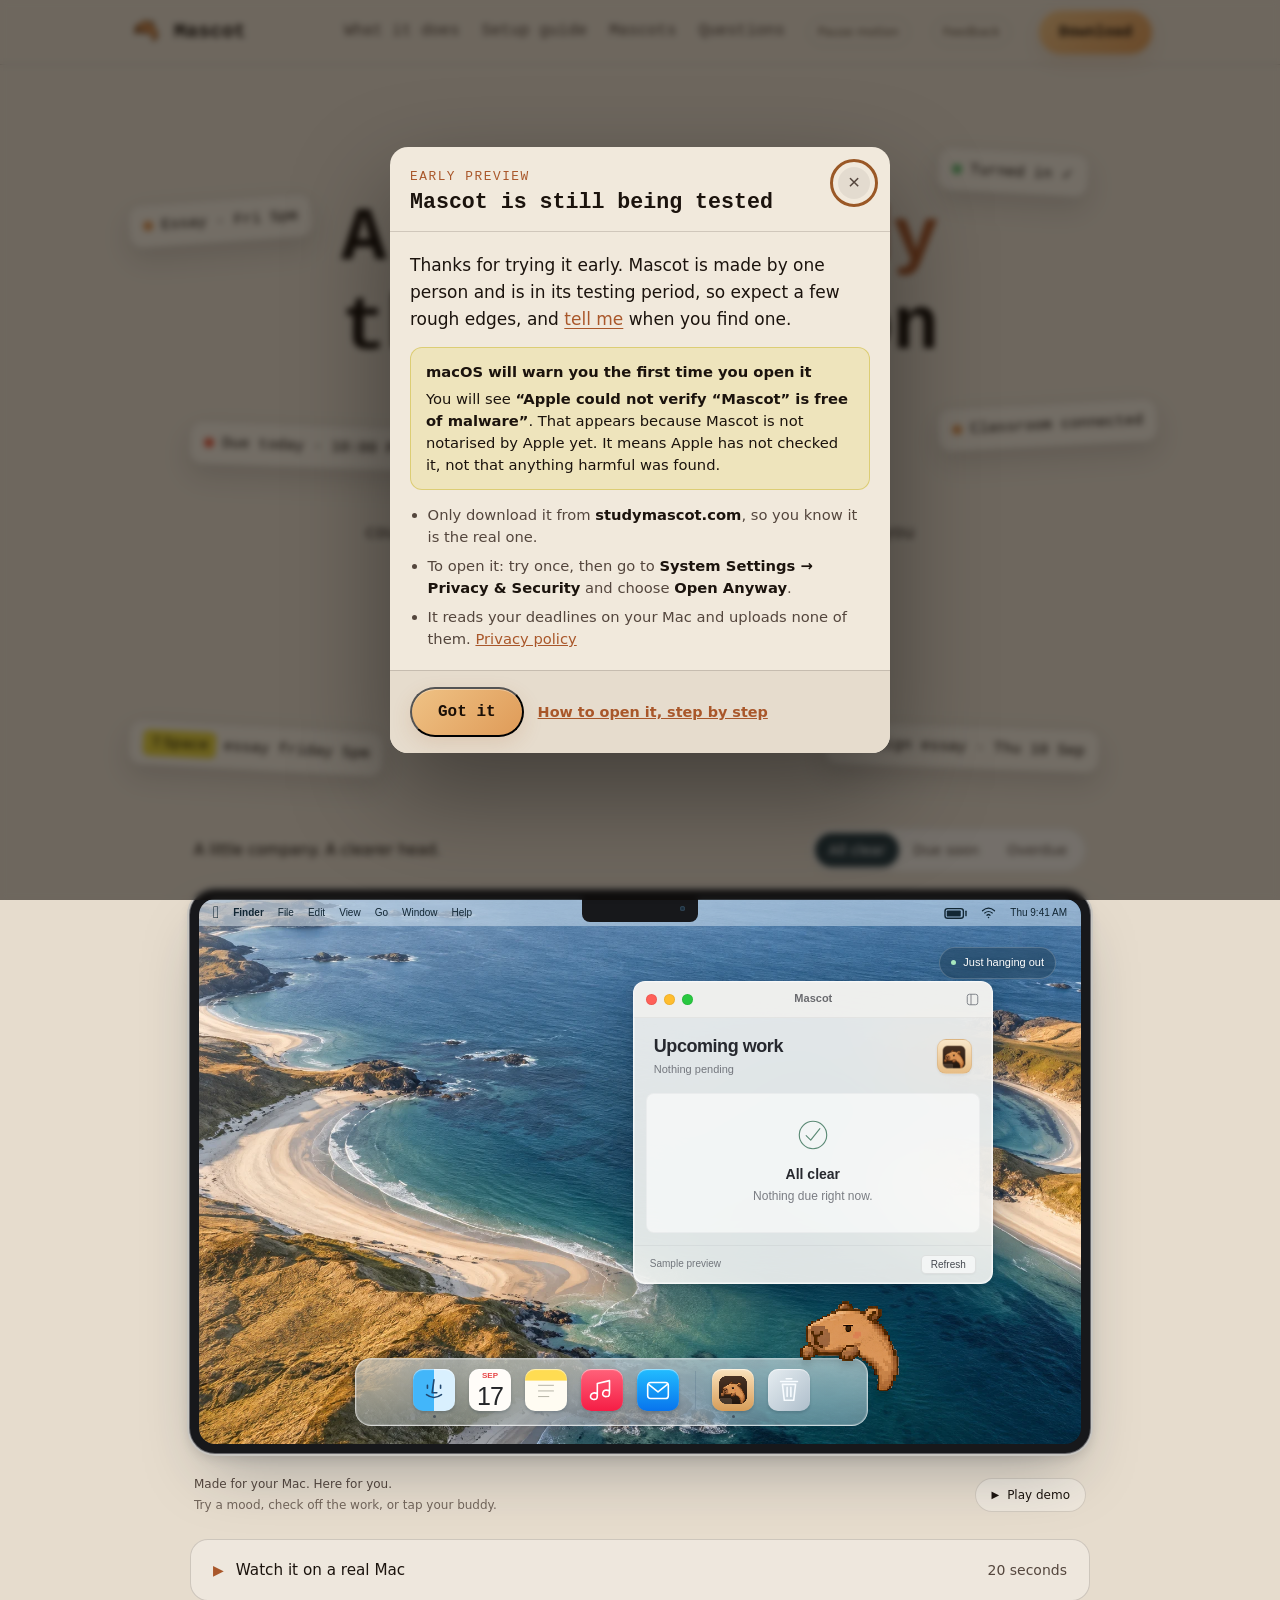
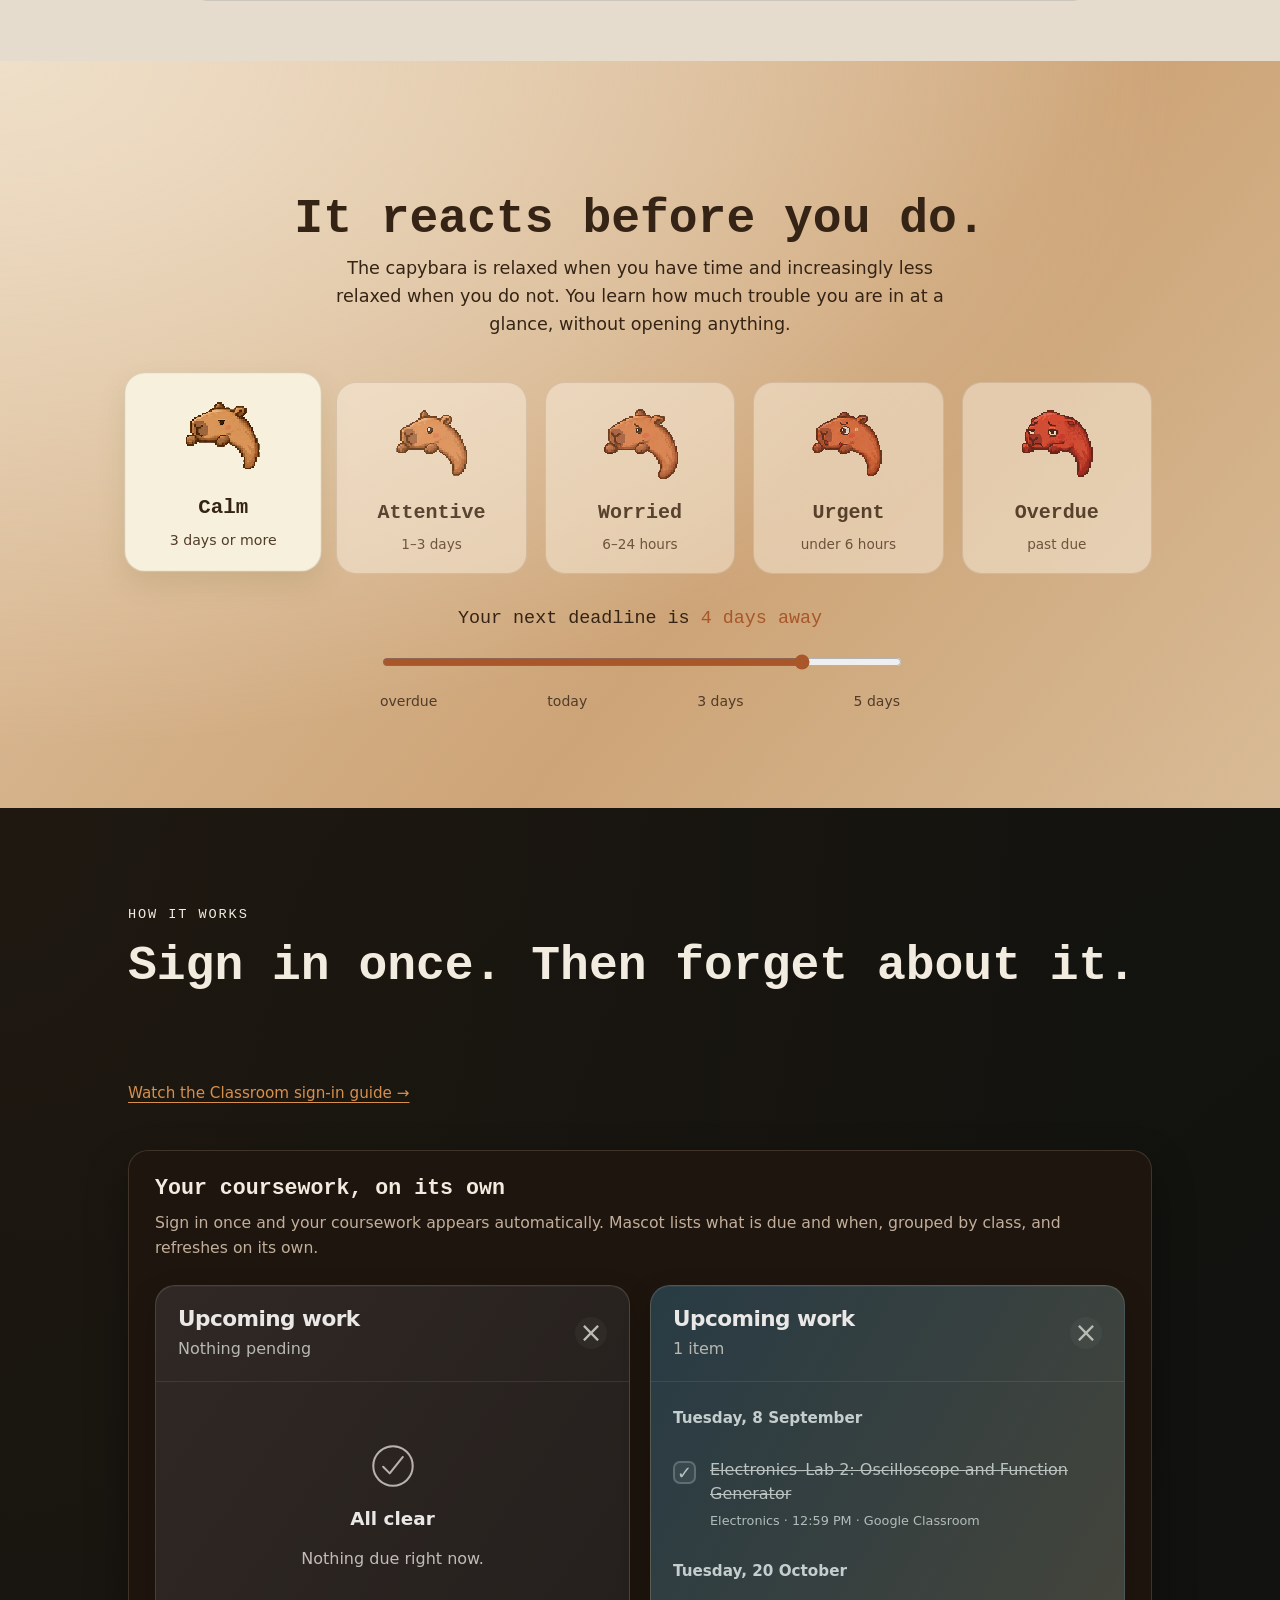
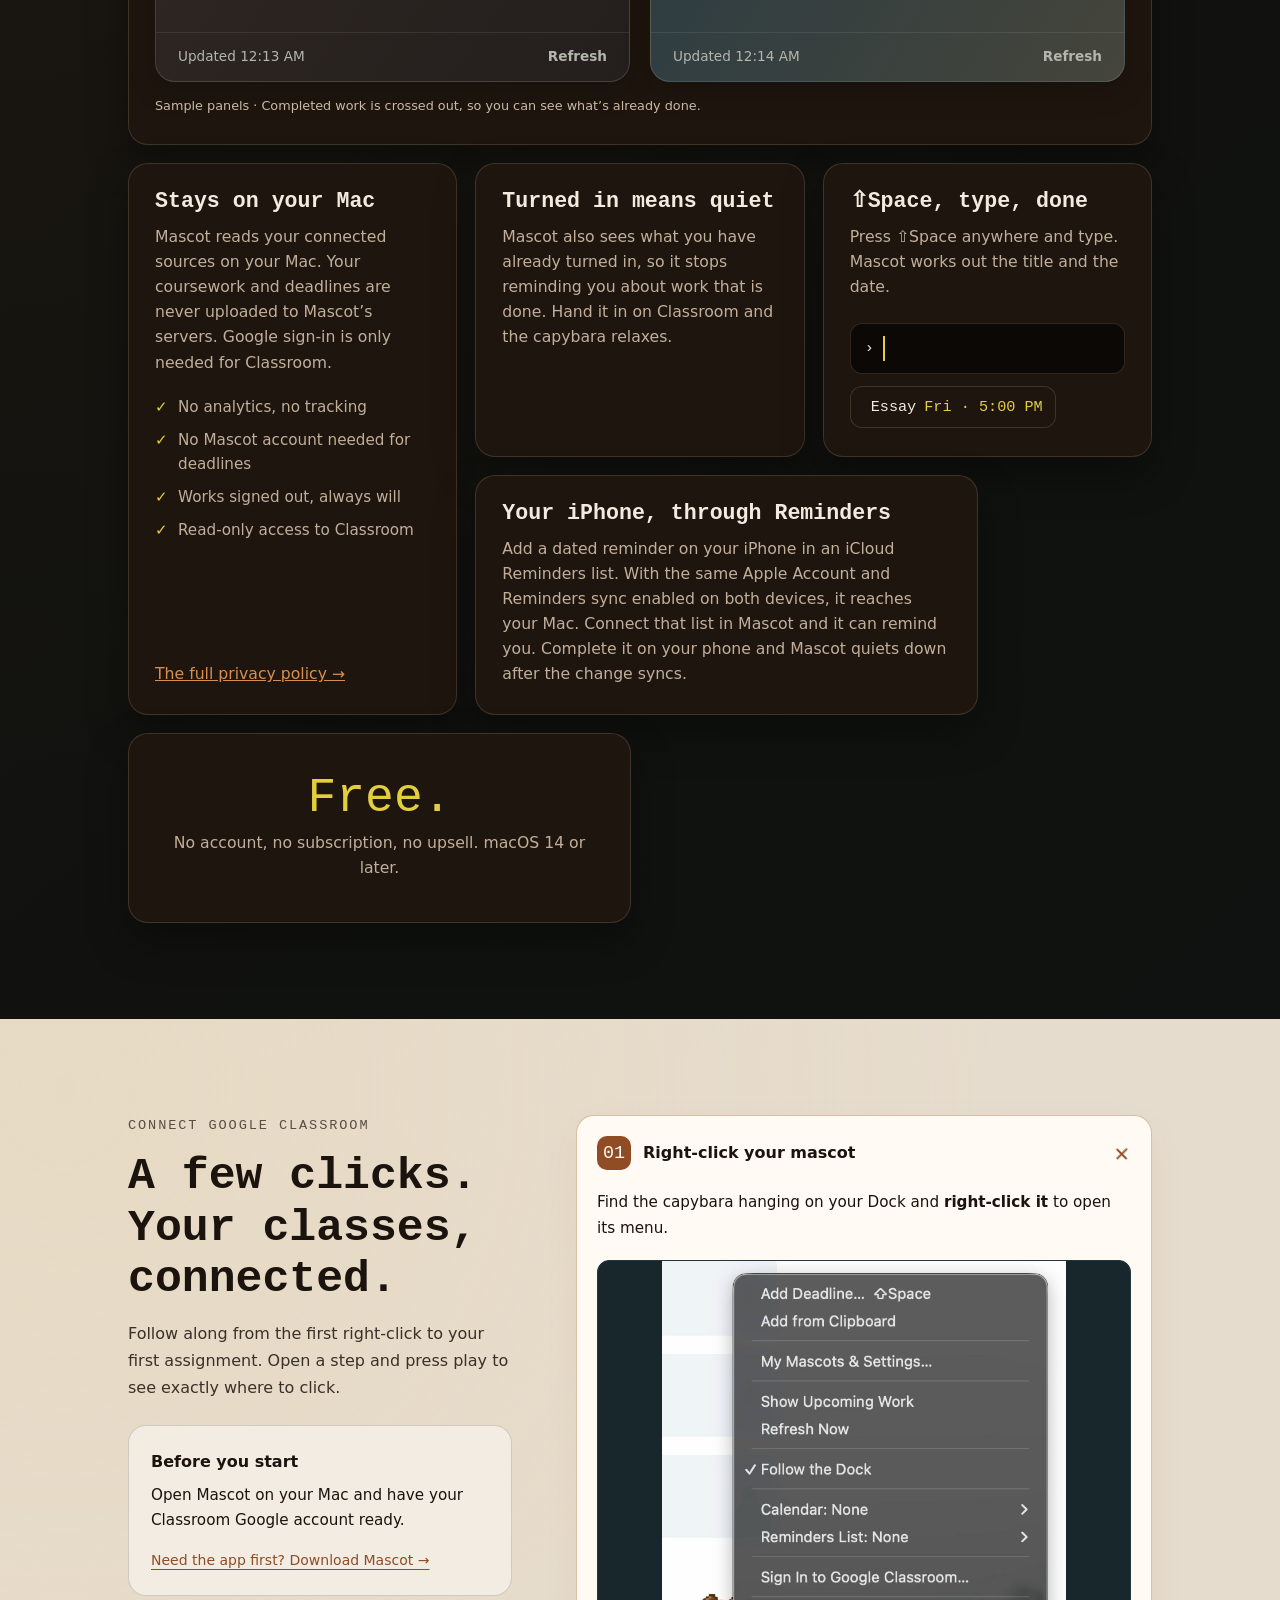
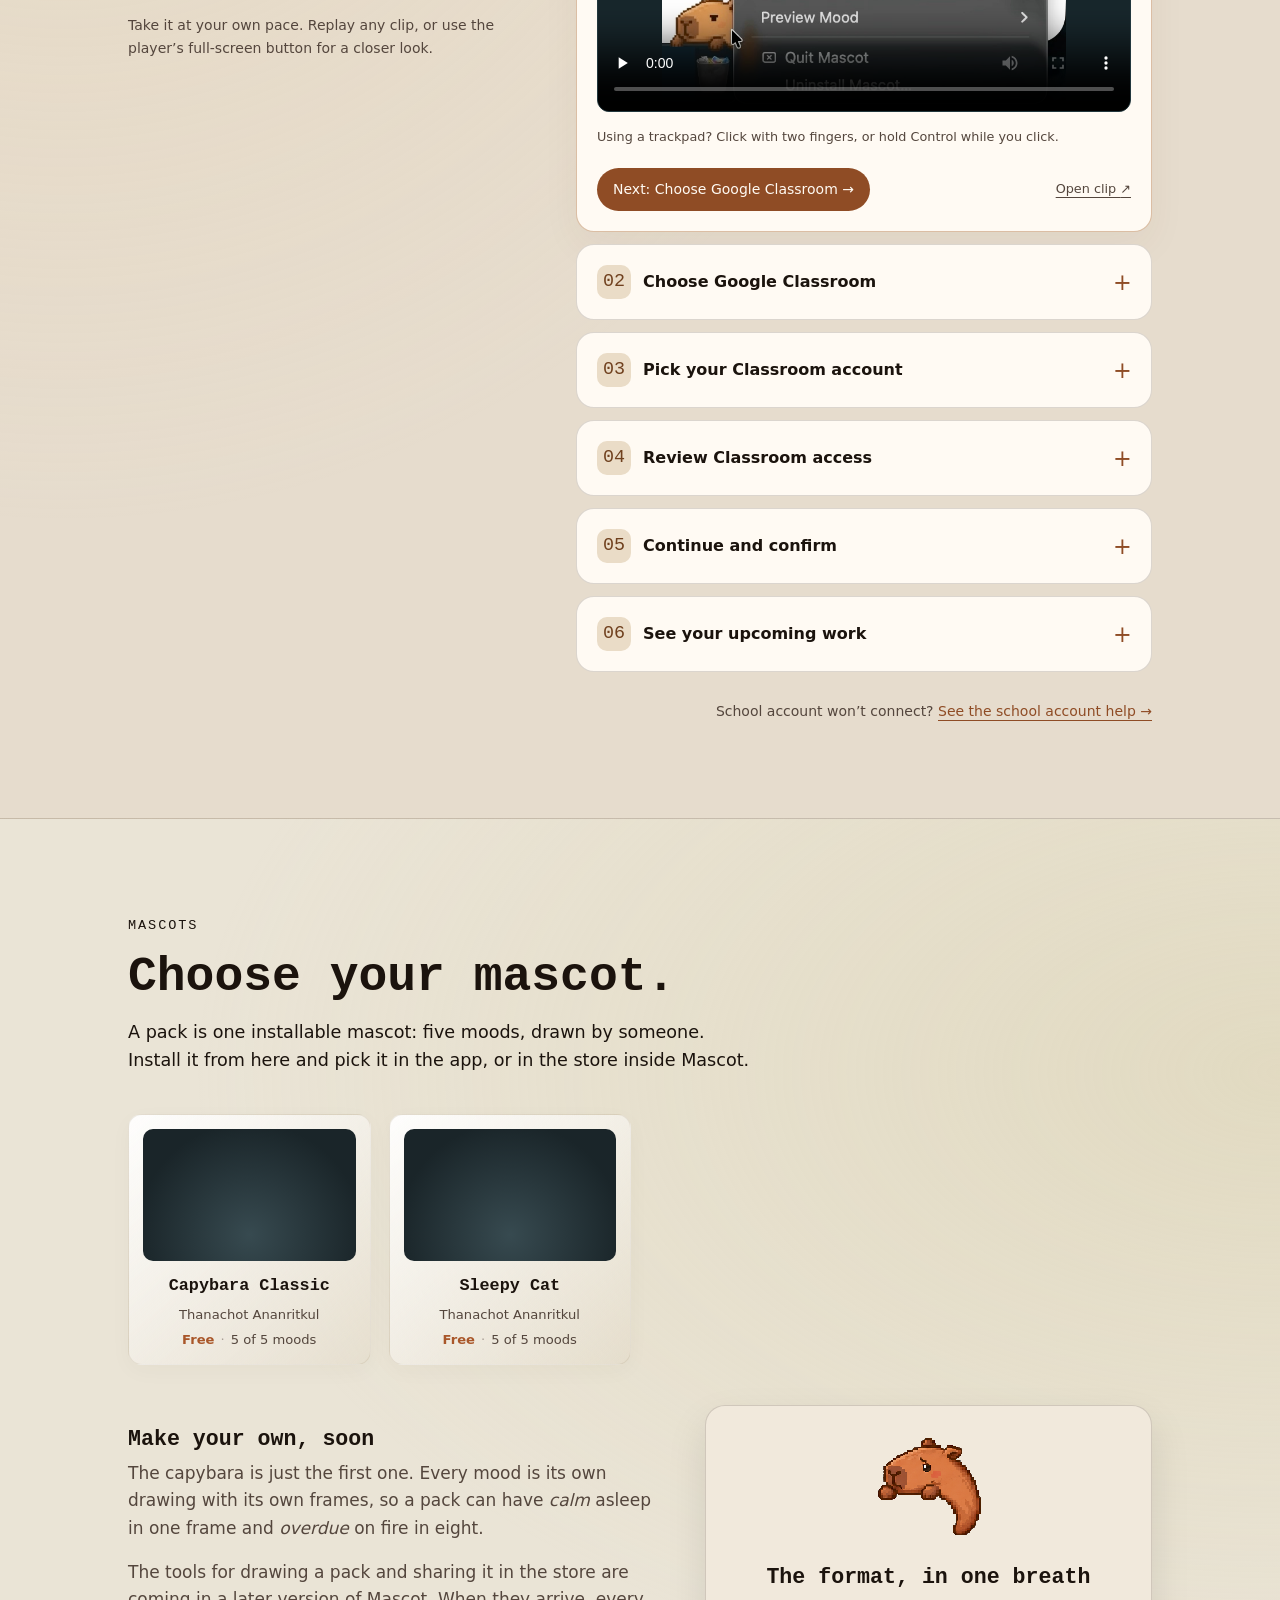
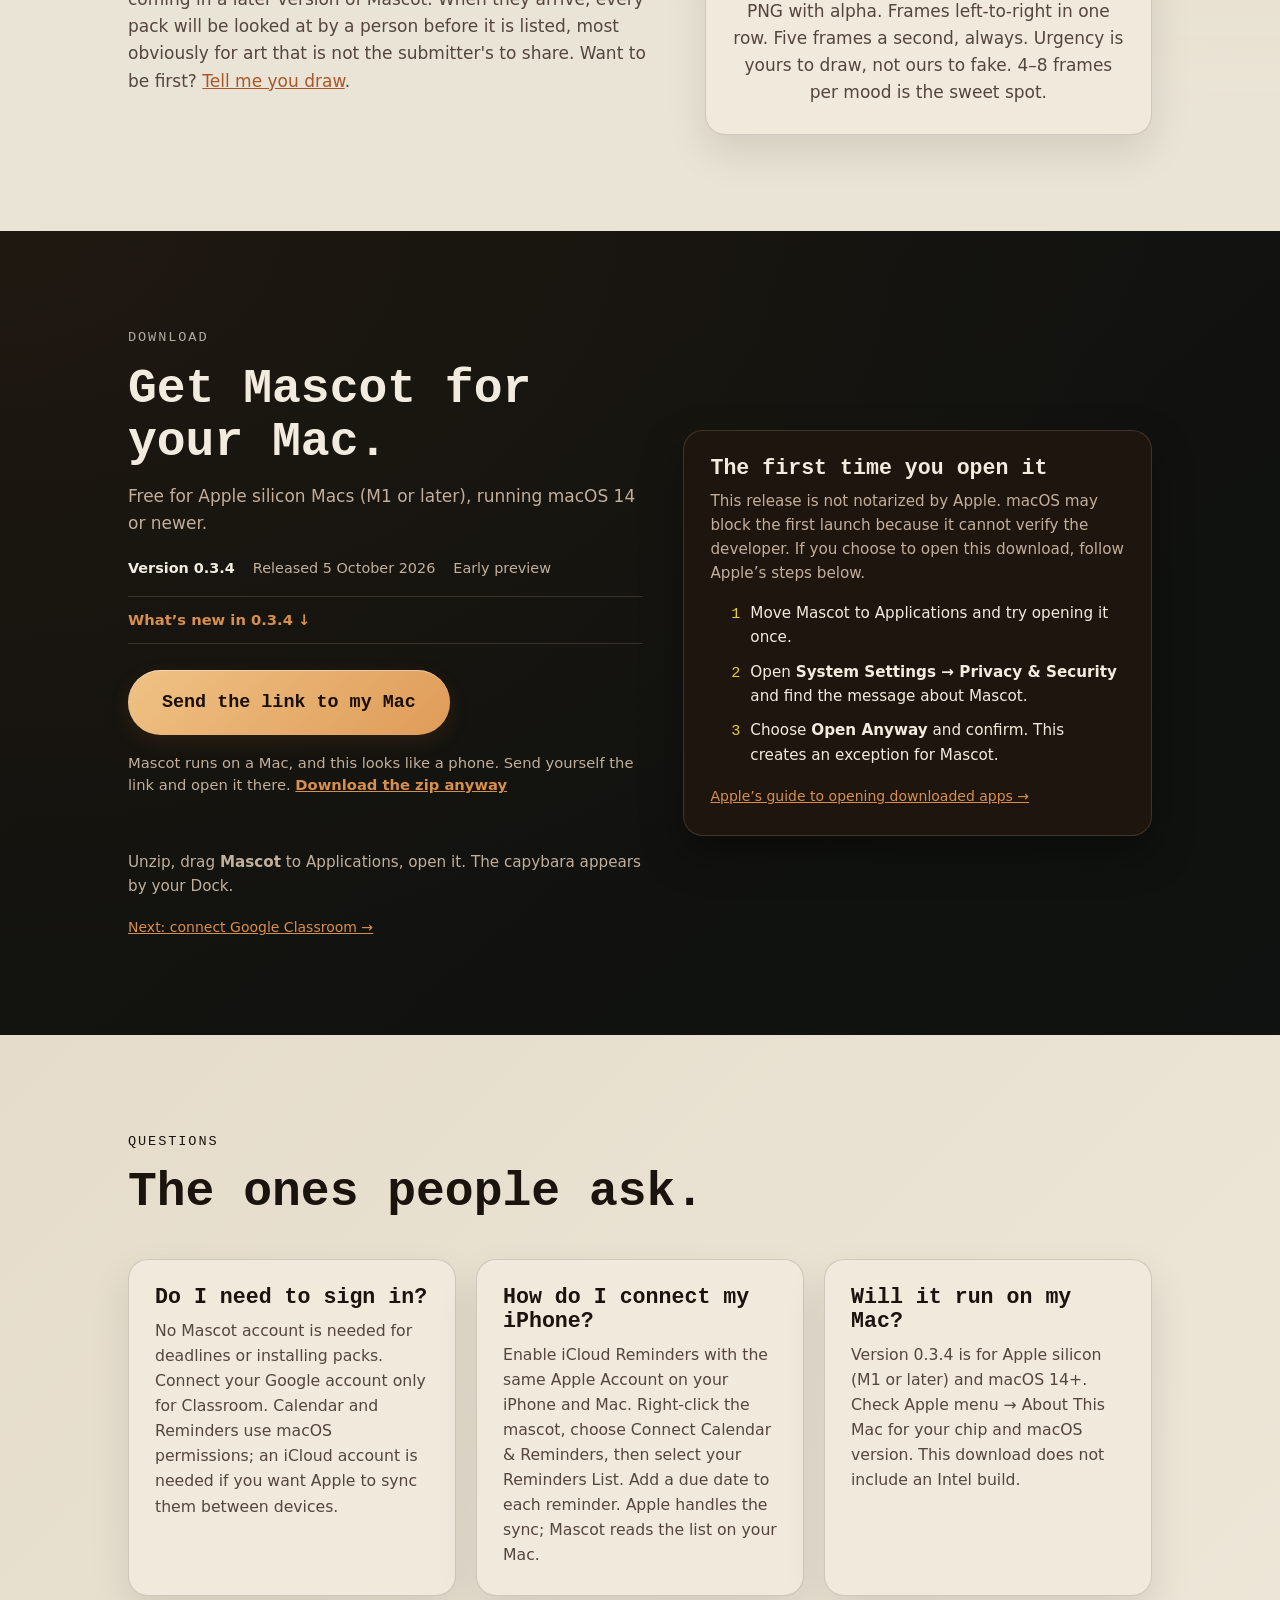
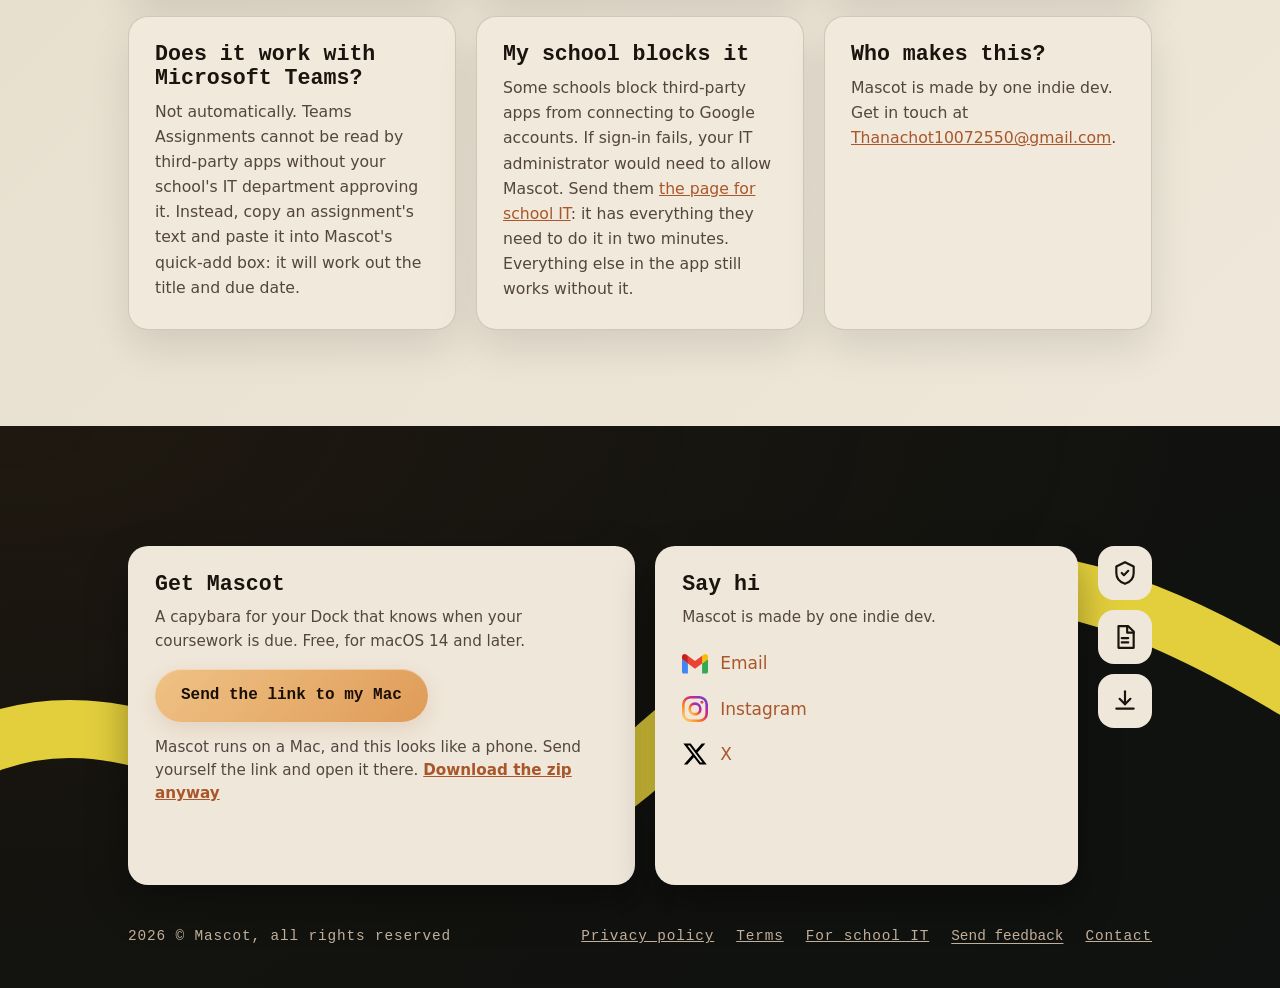
==== index.html @ b3627c8c "Mascot 0.3.4: calmer animation, slumped overdue" ====
<!doctype html>
<html lang="en">
<head>
<meta charset="utf-8">
<meta http-equiv="Content-Security-Policy" content="default-src 'none'; script-src 'self'; script-src-attr 'none'; style-src 'self' 'unsafe-inline' https://fonts.googleapis.com; font-src 'self' https://fonts.gstatic.com; img-src 'self' https://studymascot.com; media-src 'self'; connect-src 'self' https://studymascot.com https://fcyhiujhvafozihopxsu.supabase.co; base-uri 'none'; form-action 'none'; object-src 'none'; frame-src 'none'; worker-src 'none'">
<meta name="referrer" content="no-referrer">
<meta name="viewport" content="width=device-width, initial-scale=1">
<title>Mascot, a study buddy that lives on your Mac</title>
<meta name="description" content="Mascot is a small desktop companion for macOS that watches your Google Classroom deadlines and reminds you before they slip past.">
<meta property="og:title" content="Mascot, a study buddy that lives on your Mac">
<meta property="og:description" content="A pixel capybara on your Dock that knows when your coursework is due. Free, for macOS.">
<meta property="og:type" content="website">
<meta property="og:url" content="https://studymascot.com/">
<meta property="og:site_name" content="Mascot">
<!-- The picture chat apps show under a shared link: the top of this page. -->
<meta property="og:image" content="https://studymascot.com/img/og-card.png">
<meta property="og:image:width" content="1200">
<meta property="og:image:height" content="630">
<meta property="og:image:alt" content="The Mascot homepage: A study buddy that lives on your Mac.">
<meta name="twitter:card" content="summary_large_image">
<link rel="icon" type="image/png" href="img/favicon.png">
<link rel="apple-touch-icon" href="img/favicon.png">
<link rel="stylesheet" href="style.css?v=20260918-fps5">
</head>
<body class="home">
<a class="skip-link" href="#preview">Skip to the interactive preview</a>

<nav class="nav" aria-label="Main navigation">
    <div class="wrap">
        <a class="nav-logo" href="#top"><span class="sprite expressive sprite--calm" aria-hidden="true"></span>Mascot</a>
        <button class="nav-menu-toggle" type="button" aria-expanded="false" aria-controls="nav-secondary" hidden>Menu <span aria-hidden="true">☰</span></button>
        <div class="nav-links" id="nav-secondary">
            <a href="#how">What it does</a>
            <a href="#classroom-setup">Setup guide</a>
            <a href="#packs-section">Mascots</a>
            <a href="#questions">Questions</a>
            <button class="motion-toggle" type="button" aria-pressed="false">Pause motion</button>
            <button class="motion-toggle" type="button" data-feedback>Feedback</button>
        </div>
        <a class="btn nav-download" href="#download">Download</a>
    </div>
</nav>

<!-- ============ hero ============ -->
<header id="top" class="band band--cream hero">
    <div class="wrap">
        <div class="hero-stage">
            <span class="chip chip--essay" aria-hidden="true"><i class="dot"></i>Essay · Fri 5pm</span>
            <span class="chip chip--done" aria-hidden="true"><i class="dot dot--ok"></i>Turned in ✓</span>
            <span class="chip chip--due" aria-hidden="true"><i class="dot dot--due"></i>Due today · 10:00 PM</span>
            <span class="chip chip--connected" aria-hidden="true"><i class="dot"></i>Classroom connected</span>
            <span class="chip chip--quick" aria-hidden="true"><kbd>⇧Space</kbd> essay friday 5pm</span>
            <span class="chip chip--handin" aria-hidden="true"><i class="dot"></i>Design essay · Thu 10 Sep</span>

            <p class="kicker">For macOS · Google Classroom · Free</p>
            <h1><span>A study <span class="hl">buddy</span></span><span>that lives on</span><span>your Mac.</span></h1>
            <p class="sub">
                Mascot sits on your Dock and keeps an eye on your coursework.
                When a deadline gets close it says so, before you find out the hard way.
            </p>
            <div class="hero-cta">
                <a class="btn" href="#download">Download for macOS</a>
                <a class="btn-ghost" href="#preview">See how it works</a>
            </div>
            <p class="hero-compatibility">Free · macOS 14+ · Apple silicon</p>
        </div>

        <div id="preview" class="desktop-demo">
            <div class="preview-toolbar">
                <p>A little company. A clearer head.</p>
                <div class="preview-modes" role="group" aria-label="Try a sample deadline">
                    <button type="button" data-preview="clear" aria-pressed="true">All clear</button>
                    <button type="button" data-preview="urgent" aria-pressed="false">Due soon</button>
                    <button type="button" data-preview="overdue" aria-pressed="false">Overdue</button>
                </div>
            </div>
            <div class="desktop-scene" data-state="clear">
                <div class="mac-menubar" aria-hidden="true">
                    <div class="mac-menu-left"><span class="mac-apple"></span><b>Finder</b><span>File</span><span>Edit</span><span class="mac-menu-view">View</span><span class="mac-menu-extra">Go</span><span class="mac-menu-extra">Window</span><span class="mac-menu-extra">Help</span></div>
                    <div class="mac-menu-right"><svg viewBox="0 0 26 16" class="mac-battery"><rect x="1" y="3" width="21" height="11" rx="3"/><path d="M25 6v5"/><rect x="3" y="5" width="16" height="7" rx="1" fill="currentColor" stroke="none"/></svg><svg viewBox="0 0 20 16"><path d="M2 5q8-7 16 0M5 8q5-4 10 0M8 11q2-2 4 0"/><circle cx="10" cy="14" r="1" fill="currentColor" stroke="none"/></svg><span class="mac-clock">Thu 9:41 AM</span></div>
                </div>
                <div class="mac-camera" aria-hidden="true"></div>
                <div class="desktop-caption"><span class="desktop-status" role="status">Just hanging out</span></div>
                <section class="work-panel" aria-labelledby="work-title">
                    <div class="work-titlebar"><div class="window-controls"><button class="work-close" type="button" aria-label="Hide Upcoming work panel"><span>×</span></button><i class="window-minimize" aria-hidden="true"></i><i class="window-zoom" aria-hidden="true"></i></div><span>Mascot</span><svg aria-hidden="true" viewBox="0 0 20 20"><rect x="3" y="3" width="14" height="14" rx="3"/><path d="M8 3v14"/></svg></div>
                    <div class="work-heading">
                        <div><h2 id="work-title">Upcoming work</h2><p id="work-count">Nothing pending</p></div>
                        <span class="work-app-icon" aria-hidden="true"><img src="img/favicon.png" alt="" width="28" height="28"></span>
                    </div>
                    <div class="work-content" aria-live="polite" aria-atomic="true">
                        <div class="work-empty">
                            <svg viewBox="0 0 56 56" fill="none" aria-hidden="true"><circle cx="28" cy="28" r="24"/><path d="m16 29 8 8 16-20"/></svg>
                            <h3>All clear</h3><p>Nothing due right now.</p>
                        </div>
                        <div class="work-assignment" hidden>
                            <p class="assignment-group">Today</p>
                            <button class="complete-assignment" type="button" aria-label="Mark sample assignment complete"><span class="assignment-check" aria-hidden="true"></span><span><strong>Finish the biology worksheet</strong><small>Biology · <span id="assignment-time">Due in 2 hours</span></small></span></button>
                            <p class="assignment-hint">Try checking it off. Watch your buddy relax.</p>
                        </div>
                    </div>
                    <div class="work-footer"><span id="work-updated">Sample preview</span><button type="button" class="work-refresh">Refresh</button></div>
                </section>
                <div class="dock-assembly">
                <button class="desktop-pet" type="button" aria-label="Show Upcoming work panel" title="Click your buddy to open Upcoming work"><span class="sprite expressive sprite--calm" aria-hidden="true"></span></button>
                <div class="mac-dock" aria-hidden="true">
                    <span class="dock-icon dock-blue dock-running"><svg viewBox="0 0 32 32"><path d="M9 11v3m14-3v3M8 21q8 6 16 0M16 5l-2 14h5"/></svg></span>
                    <span class="dock-icon dock-calendar"><span>SEP</span><b>17</b></span>
                    <span class="dock-icon dock-notes"><svg viewBox="0 0 32 32"><path d="M8 11h16M8 17h16M8 23h11"/></svg></span>
                    <span class="dock-icon dock-purple"><svg viewBox="0 0 32 32"><path d="M11 22V9l13-3v13M11 20c-8-4-10 7-3 6 3 0 3-2 3-6Zm13-3c-8-4-10 7-3 6 3 0 3-2 3-6Z"/></svg></span>
                    <span class="dock-icon dock-mail"><svg viewBox="0 0 32 32"><rect x="5" y="8" width="22" height="17" rx="3"/><path d="m6 10 10 8 10-8"/></svg></span>
                    <span class="dock-divider"></span>
                    <span class="dock-icon dock-window dock-running"><img src="img/favicon.png" alt="" width="36" height="36"></span>
                    <span class="dock-icon dock-trash"><svg viewBox="0 0 32 32"><path d="M9 10h14l-2 17H11L9 10ZM7 7h18M13 4h6M14 13v10m4-10v10"/></svg></span>
                </div>
                </div>
            </div>
            <div class="preview-caption"><p>Made for your Mac. Here for you.<span>Try a mood, check off the work, or tap your buddy.</span></p><button type="button" class="preview-play" aria-pressed="false"><span aria-hidden="true">▶</span> Play demo</button></div>
            <details class="real-demo" id="real-demo">
                <summary><span class="play-mark" aria-hidden="true">▶</span> Watch it on a real Mac <span class="demo-length">20 seconds</span></summary>
                <div class="real-demo-content">
                    <div>
                        <h3>From due to done.</h3>
                        <p>See coursework appear beside the Dock, then see completed assignments crossed out after they’re marked done in Classroom.</p>
                        <p class="demo-note">Two short excerpts from a real recording, cropped to the app. No sound; captions explain each step.</p>
                    </div>
                    <video controls playsinline preload="none" poster="media/mascot-demo-poster.jpg" width="768" height="912" aria-label="Mascot showing pending and completed coursework on a real Mac">
                        <source src="media/mascot-demo.mp4" type="video/mp4">
                        <track kind="captions" src="media/mascot-demo.vtt" srclang="en" label="English" default>
                        <p><a href="media/mascot-demo.mp4">Watch the 20-second recording</a>.</p>
                    </video>
                </div>
            </details>
        </div>
    </div>
</header>

<!-- ============ moods ============ -->
<section id="moods" class="band band--accent moods">
    <div class="wrap">
        <p class="kicker reveal">Five moods</p>
        <h2 class="reveal" style="--i:1">It reacts before you do.</h2>
        <p class="sub reveal" style="--i:2; margin: 0 auto;">
            The capybara is relaxed when you have time and increasingly less relaxed when
            you do not. You learn how much trouble you are in at a glance, without opening anything.
        </p>

        <div class="mood-row reveal" style="--i:3">
            <button type="button" class="mood" data-mood="calm" aria-pressed="false">
                <span class="sprite expressive sprite--calm" aria-hidden="true"></span>
                <h3>Calm</h3><small>3 days or more</small>
            </button>
            <button type="button" class="mood" data-mood="attentive" aria-pressed="false">
                <span class="sprite expressive sprite--attentive" aria-hidden="true"></span>
                <h3>Attentive</h3><small>1–3 days</small>
            </button>
            <button type="button" class="mood" data-mood="worried" aria-pressed="false">
                <span class="sprite expressive sprite--worried" aria-hidden="true"></span>
                <h3>Worried</h3><small>6–24 hours</small>
            </button>
            <button type="button" class="mood" data-mood="urgent" aria-pressed="false">
                <span class="sprite expressive sprite--urgent" aria-hidden="true"></span>
                <h3>Urgent</h3><small>under 6 hours</small>
            </button>
            <button type="button" class="mood" data-mood="overdue" aria-pressed="false">
                <span class="sprite expressive sprite--overdue" aria-hidden="true"></span>
                <h3>Overdue</h3><small>past due</small>
            </button>
        </div>

        <div class="mood-slider reveal" style="--i:4">
            <label for="mood-range">Your next deadline is <output id="mood-out" for="mood-range">4 days to go</output></label>
            <input id="mood-range" type="range" min="-12" max="120" value="96" step="1" aria-label="Hours until the next deadline">
            <div class="ticks" aria-hidden="true"><span>overdue</span><span>today</span><span>3 days</span><span>5 days</span></div>
        </div>
    </div>
</section>

<!-- ============ how it works ============ -->
<section id="how" class="band band--dark">
    <div class="wrap">
        <p class="kicker reveal">How it works</p>
        <h2 class="reveal" style="--i:1">Sign in once. Then forget about it.</h2>
        <p class="sub reveal muted" style="--i:2">Everything Mascot knows, it learned from your Classroom or from you. Nothing else.</p>
        <p class="setup-link"><a href="#classroom-setup">Watch the Classroom sign-in guide →</a></p>

        <div class="bento">
            <article class="card tile tile--wide tile--coursework reveal" style="--i:0">
                <h3>Your coursework, on its own</h3>
                <p>
                    Sign in once and your coursework appears automatically. Mascot lists
                    what is due and when, grouped by class, and refreshes on its own.
                </p>
                <div class="coursework-comparison art">
                    <section class="coursework-panel coursework-panel--clear" aria-label="Example: no pending work">
                        <div class="coursework-heading"><div><h4>Upcoming work</h4><p>Nothing pending</p></div><span class="panel-dismiss" aria-hidden="true">×</span></div>
                        <div class="coursework-body coursework-empty">
                            <svg viewBox="0 0 56 56" fill="none" aria-hidden="true"><circle cx="28" cy="28" r="24"/><path d="m16 29 8 8 16-20"/></svg>
                            <strong>All clear</strong><p>Nothing due right now.</p>
                        </div>
                        <div class="coursework-footer"><span>Updated 12:13 AM</span><span>Refresh</span></div>
                    </section>
                    <section class="coursework-panel coursework-panel--completed" aria-label="Example: work turned in on Classroom">
                        <div class="coursework-heading"><div><h4>Upcoming work</h4><p>1 item</p></div><span class="panel-dismiss" aria-hidden="true">×</span></div>
                        <div class="coursework-body coursework-dates">
                            <p class="coursework-date">Tuesday, 8 September</p>
                            <div class="coursework-task"><span class="completed-check" aria-hidden="true">✓</span><div><p class="coursework-task-title"><s>Electronics–Lab 2: Oscilloscope and Function Generator</s></p><p class="coursework-task-meta">Electronics · 12:59 PM · Google Classroom</p></div></div>
                            <p class="coursework-date">Tuesday, 20 October</p>
                        </div>
                        <div class="coursework-footer"><span>Updated 12:14 AM</span><span>Refresh</span></div>
                    </section>
                </div>
                <p class="coursework-note">Sample panels · Completed work is crossed out, so you can see what’s already done.</p>
            </article>

            <article id="privacy" class="card tile tile--tall reveal" style="--i:1">
                <h3>Stays on your Mac</h3>
                <p>
                    Mascot reads your connected sources on your Mac. Your coursework and deadlines
                    are never uploaded to Mascot’s servers. Google sign-in is only needed for Classroom.
                </p>
                <ul class="tile-list">
                    <li>No analytics, no tracking</li>
                    <li>No Mascot account needed for deadlines</li>
                    <li>Works signed out, always will</li>
                    <li>Read‑only access to Classroom</li>
                </ul>
                <p class="art" style="margin-top:auto"><a href="privacy.html">The full privacy policy →</a></p>
            </article>

            <article class="card tile reveal" style="--i:2">
                <h3>Turned in means quiet</h3>
                <p>
                    Mascot also sees what you have already turned in, so it stops reminding you
                    about work that is done. Hand it in on Classroom and the capybara relaxes.
                </p>
            </article>

            <article class="card tile reveal" style="--i:3">
                <h3>⇧Space, type, done</h3>
                <p>Press ⇧Space anywhere and type. Mascot works out the title and the date.</p>
                <div class="art">
                    <div class="typebox" aria-hidden="true">› <span class="typed">essay friday 5pm</span></div>
                    <div class="parsed" aria-hidden="true"><i class="dot"></i>Essay <span class="when">Fri · 5:00 PM</span></div>
                </div>
            </article>

            <article class="card tile tile--half reveal" style="--i:4">
                <h3>Your iPhone, through Reminders</h3>
                <p>
                    Add a dated reminder on your iPhone in an iCloud Reminders list. With the same
                    Apple Account and Reminders sync enabled on both devices, it reaches your Mac.
                    Connect that list in Mascot and it can remind you. Complete it on your phone
                    and Mascot quiets down after the change syncs.
                </p>
            </article>

            <article class="card tile tile--half reveal" style="--i:5">
                <div class="tile-lock">
                    <div style="text-align:center">
                        <div class="big">Free.</div>
                        <p style="margin-top:8px">No account, no subscription, no upsell. macOS 14 or later.</p>
                    </div>
                </div>
            </article>
        </div>
    </div>
</section>

<!-- ============ Classroom sign-in guide ============ -->
<section id="classroom-setup" class="band band--cream classroom-guide" aria-labelledby="classroom-title">
    <div class="wrap guide-layout">
        <div class="guide-intro">
            <p class="kicker">Connect Google Classroom</p>
            <h2 id="classroom-title">A few clicks.<br>Your classes, connected.</h2>
            <p class="sub">Follow along from the first right-click to your first assignment. Open a step and press play to see exactly where to click.</p>
            <div class="guide-before"><strong>Before you start</strong><p>Open Mascot on your Mac and have your Classroom Google account ready.</p><a href="#download">Need the app first? Download Mascot →</a></div>
            <p class="guide-tip">Take it at your own pace. Replay any clip, or use the player’s full-screen button for a closer look.</p>
        </div>
        <ol class="guide-steps" aria-label="Google Classroom sign-in steps">
            <li>
                <details class="guide-step" id="classroom-step-1" open>
                    <summary><span class="guide-number" aria-hidden="true">01</span><span class="guide-step-title"><span class="sr-only">Step 1: </span>Right-click your mascot</span><span class="guide-chevron" aria-hidden="true">+</span></summary>
                    <div class="guide-content">
                        <p id="classroom-instruction-1">Find the capybara hanging on your Dock and <strong>right-click it</strong> to open its menu.</p>
                        <div class="guide-video-wrap">
                            <video controls playsinline preload="none" poster="media/classroom/01-right-click.jpg" width="704" height="784" aria-label="Step 1 video: Right-click your mascot" aria-describedby="classroom-instruction-1">
                                <source src="media/classroom/01-right-click.mp4" type="video/mp4">
                                <track kind="captions" src="media/classroom/01-right-click.vtt" srclang="en" label="English">
                                <p><a href="media/classroom/01-right-click.mp4">Watch this step</a>.</p>
                            </video>
                        </div>
                        <p class="guide-note">Using a trackpad? Click with two fingers, or hold Control while you click.</p>
                        <div class="guide-actions"><button class="guide-next" type="button" data-next-step="2" hidden>Next: Choose Google Classroom <span aria-hidden="true">→</span></button><a class="guide-video-link" href="media/classroom/01-right-click.mp4">Open clip <span class="sr-only">for step 1</span> <span aria-hidden="true">↗</span></a></div>
                    </div>
                </details>
            </li>
            <li>
                <details class="guide-step" id="classroom-step-2">
                    <summary><span class="guide-number" aria-hidden="true">02</span><span class="guide-step-title"><span class="sr-only">Step 2: </span>Choose Google Classroom</span><span class="guide-chevron" aria-hidden="true">+</span></summary>
                    <div class="guide-content">
                        <p id="classroom-instruction-2">Move to <strong>Sign In to Google Classroom…</strong> in the menu and click it. Google’s sign-in page opens in your browser.</p>
                        <div class="guide-video-wrap">
                            <video controls playsinline preload="none" poster="media/classroom/02-sign-in.jpg" width="704" height="784" aria-label="Step 2 video: Choose Google Classroom" aria-describedby="classroom-instruction-2">
                                <source src="media/classroom/02-sign-in.mp4" type="video/mp4">
                                <track kind="captions" src="media/classroom/02-sign-in.vtt" srclang="en" label="English">
                                <p><a href="media/classroom/02-sign-in.mp4">Watch this step</a>.</p>
                            </video>
                        </div>
                        <p class="guide-note">Start from the mascot’s menu, even if Classroom is already open in another tab.</p>
                        <div class="guide-actions"><button class="guide-next" type="button" data-next-step="3" hidden>Next: Pick your Classroom account <span aria-hidden="true">→</span></button><a class="guide-video-link" href="media/classroom/02-sign-in.mp4">Open clip <span class="sr-only">for step 2</span> <span aria-hidden="true">↗</span></a></div>
                    </div>
                </details>
            </li>
            <li>
                <details class="guide-step" id="classroom-step-3">
                    <summary><span class="guide-number" aria-hidden="true">03</span><span class="guide-step-title"><span class="sr-only">Step 3: </span>Pick your Classroom account</span><span class="guide-chevron" aria-hidden="true">+</span></summary>
                    <div class="guide-content">
                        <p id="classroom-instruction-3">Choose the <strong>Google account you use for your classes</strong>. If it is not listed, choose <strong>Use another account</strong> and sign in.</p>
                        <div class="guide-video-wrap">
                            <video controls playsinline preload="none" poster="media/classroom/03-account.jpg" width="1128" height="512" aria-label="Step 3 video: Pick your Classroom account" aria-describedby="classroom-instruction-3">
                                <source src="media/classroom/03-account.mp4" type="video/mp4">
                                <track kind="captions" src="media/classroom/03-account.vtt" srclang="en" label="English">
                                <p><a href="media/classroom/03-account.mp4">Watch this step</a>.</p>
                            </video>
                        </div>
                        <p class="guide-note">Account names and email addresses are hidden in this recording.</p>
                        <div class="guide-actions"><button class="guide-next" type="button" data-next-step="4" hidden>Next: Review Classroom access <span aria-hidden="true">→</span></button><a class="guide-video-link" href="media/classroom/03-account.mp4">Open clip <span class="sr-only">for step 3</span> <span aria-hidden="true">↗</span></a></div>
                    </div>
                </details>
            </li>
            <li>
                <details class="guide-step" id="classroom-step-4">
                    <summary><span class="guide-number" aria-hidden="true">04</span><span class="guide-step-title"><span class="sr-only">Step 4: </span>Review Classroom access</span><span class="guide-chevron" aria-hidden="true">+</span></summary>
                    <div class="guide-content">
                        <p id="classroom-instruction-4">Review the Classroom permissions Google lists. To connect, select the listed Classroom permissions; the recording uses <strong>Select all</strong>.</p>
                        <div class="guide-video-wrap">
                            <video controls playsinline preload="none" poster="media/classroom/04-permissions.jpg" width="1040" height="580" aria-label="Step 4 video: Review Classroom access" aria-describedby="classroom-instruction-4">
                                <source src="media/classroom/04-permissions.mp4" type="video/mp4">
                                <track kind="captions" src="media/classroom/04-permissions.vtt" srclang="en" label="English">
                                <p><a href="media/classroom/04-permissions.mp4">Watch this step</a>.</p>
                            </video>
                        </div>
                        <p class="guide-note">These permissions let Mascot read your classes and coursework. The exact wording may vary.</p>
                        <div class="guide-actions"><button class="guide-next" type="button" data-next-step="5" hidden>Next: Continue and confirm <span aria-hidden="true">→</span></button><a class="guide-video-link" href="media/classroom/04-permissions.mp4">Open clip <span class="sr-only">for step 4</span> <span aria-hidden="true">↗</span></a></div>
                    </div>
                </details>
            </li>
            <li>
                <details class="guide-step" id="classroom-step-5">
                    <summary><span class="guide-number" aria-hidden="true">05</span><span class="guide-step-title"><span class="sr-only">Step 5: </span>Continue and confirm</span><span class="guide-chevron" aria-hidden="true">+</span></summary>
                    <div class="guide-content">
                        <p id="classroom-instruction-5">Click <strong>Continue</strong>. Wait for <strong>Signed in</strong>, then click <strong>OK</strong> when Mascot says <strong>Classroom connected</strong>.</p>
                        <div class="guide-video-wrap">
                            <video controls playsinline preload="none" poster="media/classroom/05-continue.jpg" width="1080" height="672" aria-label="Step 5 video: Continue and confirm" aria-describedby="classroom-instruction-5">
                                <source src="media/classroom/05-continue.mp4" type="video/mp4">
                                <track kind="captions" src="media/classroom/05-continue.vtt" srclang="en" label="English">
                                <p><a href="media/classroom/05-continue.mp4">Watch this step</a>.</p>
                            </video>
                        </div>
                        <p class="guide-note">You can close the sign-in tab once the connection is confirmed.</p>
                        <div class="guide-actions"><button class="guide-next" type="button" data-next-step="6" hidden>Next: See your upcoming work <span aria-hidden="true">→</span></button><a class="guide-video-link" href="media/classroom/05-continue.mp4">Open clip <span class="sr-only">for step 5</span> <span aria-hidden="true">↗</span></a></div>
                    </div>
                </details>
            </li>
            <li>
                <details class="guide-step" id="classroom-step-6">
                    <summary><span class="guide-number" aria-hidden="true">06</span><span class="guide-step-title"><span class="sr-only">Step 6: </span>See your upcoming work</span><span class="guide-chevron" aria-hidden="true">+</span></summary>
                    <div class="guide-content">
                        <p id="classroom-instruction-6">Click your mascot to open <strong>Upcoming work</strong>. Your Classroom assignments appear here with their due dates.</p>
                        <div class="guide-video-wrap">
                            <video controls playsinline preload="none" poster="media/classroom/06-coursework.jpg" width="704" height="784" aria-label="Step 6 video: See your upcoming work" aria-describedby="classroom-instruction-6">
                                <source src="media/classroom/06-coursework.mp4" type="video/mp4">
                                <track kind="captions" src="media/classroom/06-coursework.vtt" srclang="en" label="English">
                                <p><a href="media/classroom/06-coursework.mp4">Watch this step</a>.</p>
                            </video>
                        </div>
                        <p class="guide-note">If nothing is due, you’ll see All clear. Use Refresh to check again.</p>
                        <div class="guide-actions"><a class="guide-next" href="#moods">Meet your mascot’s five moods <span aria-hidden="true">→</span></a><a class="guide-video-link" href="media/classroom/06-coursework.mp4">Open clip <span class="sr-only">for step 6</span> <span aria-hidden="true">↗</span></a></div>
                    </div>
                </details>
            </li>
        </ol>
    </div>
    <div class="wrap"><p class="guide-help">School account won’t connect? <a href="#classroom-school-help">See the school account help →</a></p></div>
</section>

<!-- ============ packs ============ -->
<section id="packs-section" class="band band--cream">
    <div class="wrap">
        <p class="kicker reveal">Mascots</p>
        <h2 class="reveal" style="--i:1">Choose your mascot.</h2>
        <p class="sub reveal" style="--i:2">
            A pack is one installable mascot: five moods, drawn by someone. Install it from
            here and pick it in the app, or in the store inside Mascot.
        </p>

        <div id="packs" class="store-grid" aria-live="polite">
            <p class="packs-note">Loading the pack list…</p>
            <noscript>Browse and install mascot packs from the Store inside Mascot.</noscript>
        </div>

        <!-- The pack page, same shape as the sheet the app's store opens. -->
        <dialog id="pack-detail" class="sheet" aria-labelledby="sheet-name">
            <div class="sheet-head">
                <div>
                    <h3 id="sheet-name"></h3>
                    <p class="sheet-by" id="sheet-by"></p>
                </div>
                <button class="sheet-x" id="sheet-close" aria-label="Close">&times;</button>
            </div>
            <div class="sheet-body">
                <div class="sheet-stage">
                    <div class="sprite" id="sheet-art" aria-hidden="true"></div>
                    <p class="sheet-hint" id="sheet-preview-status" role="status" aria-live="polite">Choose a mood to preview.</p>
                </div>
                <div class="pack-mood-controls" id="pack-mood-controls" role="group" aria-label="Preview pack moods"></div>
                <p class="sheet-facts">
                    <span id="sheet-moods"></span>
                    <span class="dotsep">·</span>
                    <span>5 fps</span>
                    <span class="dotsep">·</span>
                    <span id="sheet-price"></span>
                </p>
                <p class="sheet-desc" id="sheet-desc"></p>
                <p class="sheet-updated" id="sheet-updated"></p>
                <div class="sheet-install">
                    <p class="sheet-install-title">Once it has downloaded</p>
                    <p>
                        Open <strong>My Mascots → Install a pack</strong> in Mascot and select the downloaded file. Then choose your new buddy.
                    </p>
                </div>
            </div>
            <div class="sheet-actions">
                <a class="btn" id="sheet-get" href="#">Get</a>
                <span class="sheet-note">Free · macOS 14 or later</span>
            </div>
        </dialog>

        <div class="make-own">
            <div class="reveal">
                <h3>Make your own, soon</h3>
                <p class="muted">
                    The capybara is just the first one. Every mood is its own drawing with its own
                    frames, so a pack can have <em>calm</em> asleep in one frame and <em>overdue</em>
                    on fire in eight.
                </p>
                <p class="muted" style="margin-top:14px">
                    The tools for drawing a pack and sharing it in the store are coming in a later
                    version of Mascot. When they arrive, every pack will be looked at by a person
                    before it is listed, most obviously for art that is not the submitter's to share.
                    Want to be first? <a href="mailto:Thanachot10072550@gmail.com?subject=Making%20a%20Mascot%20pack">Tell me you draw</a>.
                </p>
            </div>
            <div class="card reveal" style="--i:1; text-align:center">
                <span class="sprite expressive sprite--worried" style="--fw:150px; margin:0 auto 14px" aria-hidden="true"></span>
                <h3>The format, in one breath</h3>
                <p class="muted" style="margin:0">
                    PNG with alpha. Frames left‑to‑right in one row. Five frames a second,
                    always. Urgency is yours to draw, not ours to fake. 4–8 frames per
                    mood is the sweet spot.
                </p>
            </div>
        </div>
    </div>
</section>

<!-- ============ download ============ -->
<section id="download" class="band band--dark">
    <div class="wrap dl">
        <div class="reveal">
            <p class="kicker">Download</p>
            <h2>Get Mascot for your Mac.</h2>
            <p class="muted">Free for Apple silicon Macs (M1 or later), running macOS 14 or newer.</p>
            <ul class="release-details" aria-label="Current release">
                <li><strong data-version>Version 0.3.4</strong></li>
                <li>Released <time data-released datetime="2026-10-05">5 October 2026</time></li>
                <li>Early preview</li>
            </ul>
            <!-- Kept on this page. The GitHub release page it used to link to
                 shows two automatic "Source code" zips beside Mascot.zip, and
                 a student who downloads one of those gets website files. -->
            <details class="whats-new">
                <summary>What’s new in <span data-version-number>0.3.4</span></summary>
                <ul data-highlights>
                    <li>Animations are calmer: 5 frames a second instead of 10.</li>
                    <li>Your mascot reacts when things change: a hop when a deadline gets closer, a wiggle when you hand work in.</li>
                    <li>Overdue now looks slumped and defeated instead of asleep.</li>
                    <li>Reminders with long assignment names show the Snooze and Open buttons, and the bubble floats above the Dock.</li>
                    <li>When your school blocks Classroom, Mascot links a page you can send to your school’s IT.</li>
                    <li>Uses less battery while idle, and works with the Dock on the left or right side of the screen.</li>
                    <li>Mascot Studio is put away for now, while the pack tools are finished.</li>
                </ul>
            </details>
            <p style="margin-top:26px"><a class="btn" data-mac-download href="https://github.com/BCM101-ai/mascot-site/releases/latest/download/Mascot.zip">Download Mascot</a></p>
            <p class="req">Unzip, drag <strong>Mascot</strong> to Applications, open it. The capybara appears by your Dock.</p>
            <p class="install-help"><a href="#classroom-setup">Next: connect Google Classroom →</a></p>
        </div>
        <div class="card gatekeeper reveal" id="first-open" style="--i:1">
            <h3>The first time you open it</h3>
            <p class="muted">
                This release is not notarized by Apple. macOS may block the first launch
                because it cannot verify the developer. If you choose to open this download,
                follow Apple’s steps below.
            </p>
            <div class="steps">
                <div><span class="n">1</span><span>Move Mascot to Applications and try opening it once.</span></div>
                <div><span class="n">2</span><span>Open <strong>System Settings → Privacy &amp; Security</strong> and find the message about Mascot.</span></div>
                <div><span class="n">3</span><span>Choose <strong>Open Anyway</strong> and confirm. This creates an exception for Mascot.</span></div>
            </div>
            <p class="install-help"><a href="https://support.apple.com/en-us/102445">Apple’s guide to opening downloaded apps →</a></p>
        </div>
    </div>
</section>

<!-- ============ questions ============ -->
<section id="questions" class="band band--cream">
    <div class="wrap">
        <p class="kicker reveal">Questions</p>
        <h2 class="reveal" style="--i:1">The ones people ask.</h2>
        <div class="faq">
            <article class="card reveal">
                <h3>Do I need to sign in?</h3>
                <p>No Mascot account is needed for deadlines or installing packs. Connect your Google account only for Classroom. Calendar and Reminders use macOS permissions; an iCloud account is needed if you want Apple to sync them between devices.</p>
            </article>
            <article class="card reveal">
                <h3>How do I connect my iPhone?</h3>
                <p>Enable iCloud Reminders with the same Apple Account on your iPhone and Mac. Right-click the mascot, choose Connect Calendar &amp; Reminders, then select your Reminders List. Add a due date to each reminder. Apple handles the sync; Mascot reads the list on your Mac.</p>
            </article>
            <article class="card reveal">
                <h3>Will it run on my Mac?</h3>
                <p><span data-version>The current version</span> is for Apple silicon (M1 or later) and macOS 14+. Check Apple menu → About This Mac for your chip and macOS version. This download does not include an Intel build.</p>
            </article>
            <article class="card reveal" style="--i:0">
                <h3>Does it work with Microsoft Teams?</h3>
                <p>
                    Not automatically. Teams Assignments cannot be read by third-party apps
                    without your school's IT department approving it. Instead, copy an
                    assignment's text and paste it into Mascot's quick-add box: it will work
                    out the title and due date.
                </p>
            </article>
            <article class="card reveal" style="--i:1">
                <h3 id="classroom-school-help">My school blocks it</h3>
                <p>
                    Some schools block third-party apps from connecting to Google accounts.
                    If sign-in fails, your IT administrator would need to allow Mascot.
                    Send them <a href="schools.html">the page for school IT</a>: it has
                    everything they need to do it in two minutes. Everything else in the
                    app still works without it.
                </p>
            </article>
            <article class="card reveal" style="--i:2">
                <h3>Who makes this?</h3>
                <p>
                    Mascot is made by one indie dev. Get in touch at
                    <a href="mailto:Thanachot10072550@gmail.com">Thanachot10072550@gmail.com</a>.
                </p>
            </article>
        </div>
    </div>
</section>

<!-- ============ footer ============ -->
<footer class="band band--dark foot">
    <svg class="squiggle" viewBox="0 0 1440 700" preserveAspectRatio="none" aria-hidden="true">
        <path d="M-120 470 C 180 170, 420 720, 720 420 S 1180 120, 1560 400"
              fill="none" stroke="#e3cf3c" stroke-width="72" stroke-linecap="round"/>
    </svg>
    <div class="wrap">
        <div class="foot-grid">
            <div class="card reveal">
                <h3>Get Mascot</h3>
                <p>A capybara for your Dock that knows when your coursework is due. Free, for macOS 14 and later.</p>
                <a class="btn" data-mac-download href="https://github.com/BCM101-ai/mascot-site/releases/latest/download/Mascot.zip">Download</a>
            </div>
            <div class="card reveal" style="--i:1">
                <h3>Say hi</h3>
                <p>Mascot is made by one indie dev.</p>
                <ul class="contact-list">
                    <li>
                        <a href="mailto:Thanachot10072550@gmail.com">
                            <span class="contact-icon">
                                <svg viewBox="0 0 48 36" role="img" aria-label="Email">
                                    <path fill="#4285F4" d="M3.3 36h7.6V17.6L0 9.3v23.4C0 34.5 1.5 36 3.3 36z"/>
                                    <path fill="#34A853" d="M37.1 36h7.6c1.8 0 3.3-1.5 3.3-3.3V9.3l-10.9 8.3V36z"/>
                                    <path fill="#FBBC04" d="M37.1 3.3v14.3L48 9.3V5c0-4-4.6-6.3-7.8-3.9l-3.1 2.2z"/>
                                    <path fill="#EA4335" d="M10.9 17.6V3.3L24 13.1 37.1 3.3v14.3L24 27.4z"/>
                                    <path fill="#C5221F" d="M0 5v4.3l10.9 8.3V3.3L7.8 1.1C4.6-1.3 0 1 0 5z"/>
                                </svg>
                            </span>
                            Email
                        </a>
                    </li>
                    <li>
                        <a href="https://www.instagram.com/study.mascot/?hl=en">
                            <span class="contact-icon">
                                <svg viewBox="0 0 32 32" role="img" aria-label="Instagram">
                                    <defs>
                                        <linearGradient id="ig" x1="0" y1="1" x2="1" y2="0">
                                            <stop offset="0" stop-color="#FEDA75"/>
                                            <stop offset=".35" stop-color="#FA7E1E"/>
                                            <stop offset=".6" stop-color="#D62976"/>
                                            <stop offset=".85" stop-color="#962FBF"/>
                                            <stop offset="1" stop-color="#4F5BD5"/>
                                        </linearGradient>
                                    </defs>
                                    <rect x="1.6" y="1.6" width="28.8" height="28.8" rx="9" fill="none" stroke="url(#ig)" stroke-width="3.2"/>
                                    <circle cx="16" cy="16" r="6.6" fill="none" stroke="url(#ig)" stroke-width="3.2"/>
                                    <circle cx="24.2" cy="7.8" r="2" fill="url(#ig)"/>
                                </svg>
                            </span>
                            Instagram
                        </a>
                    </li>
                    <li>
                        <a href="https://x.com/StudyMascot">
                            <span class="contact-icon">
                                <svg viewBox="0 0 24 24" role="img" aria-label="X">
                                    <path fill="#000" d="M18.244 2.25h3.308l-7.227 8.26 8.502 11.24H16.17l-5.214-6.817L4.99 21.75H1.68l7.73-8.835L1.254 2.25H8.08l4.713 6.231zm-1.161 17.52h1.833L7.084 4.126H5.117z"/>
                                </svg>
                            </span>
                            X
                        </a>
                    </li>
                </ul>
            </div>
            <div class="social reveal" style="--i:2" aria-label="Links">
                <a href="privacy.html" title="Privacy policy"><svg viewBox="0 0 24 24" fill="none" stroke="#1b130d" stroke-width="2" stroke-linecap="round" stroke-linejoin="round"><path d="M12 2l8 4v6c0 5-3.5 8.5-8 10-4.5-1.5-8-5-8-10V6z"/><path d="M9 12l2 2 4-4"/></svg></a>
                <a href="terms.html" title="Terms"><svg viewBox="0 0 24 24" fill="none" stroke="#1b130d" stroke-width="2" stroke-linecap="round" stroke-linejoin="round"><path d="M6 2h9l5 5v15H6z"/><path d="M14 2v6h6"/><path d="M9 13h6M9 17h6"/></svg></a>
                <a href="#download" title="Download Mascot"><svg viewBox="0 0 24 24" fill="none" stroke="#1b130d" stroke-width="2" stroke-linecap="round" stroke-linejoin="round"><path d="M12 3v12"/><path d="M7 10l5 5 5-5"/><path d="M4 19h16"/></svg></a>
            </div>
        </div>
        <div class="foot-legal">
            <span class="c">2026 © Mascot, all rights reserved</span>
            <a href="privacy.html">Privacy policy</a>
            <a href="terms.html">Terms</a>
            <a href="schools.html">For school IT</a>
            <button type="button" class="linkish" data-feedback>Send feedback</button>
            <a href="mailto:Thanachot10072550@gmail.com">Contact</a>
        </div>
    </div>

    <!-- Goes straight to me. Same dialog shape as a pack's page. -->
    <dialog id="feedback" class="sheet" aria-labelledby="fb-title">
        <form method="dialog" id="fb-form">
            <div class="sheet-head">
                <div>
                    <h3 id="fb-title">Tell me what you think</h3>
                    <p class="sheet-by">Bugs, ideas, or just how it is going. I read every message.</p>
                </div>
                <button class="sheet-x" type="button" id="fb-close" aria-label="Close">&times;</button>
            </div>
            <div class="sheet-body">
                <label class="fb-label" for="fb-message">What happened, or what would you like?</label>
                <textarea id="fb-message" name="message" rows="6" maxlength="4000" required
                          placeholder="It got confused about a deadline that was due on Sunday…"></textarea>
                <p class="fb-count"><span id="fb-left">4000</span> characters left</p>

                <label class="fb-label" for="fb-contact">Your email or handle <span>(optional, only if you want a reply)</span></label>
                <input id="fb-contact" name="contact" type="text" maxlength="200" autocomplete="off"
                       placeholder="you@example.com">

                <!-- Bots fill this in; people never see it. -->
                <div class="fb-trap" aria-hidden="true">
                    <label for="fb-website">Leave this empty</label>
                    <input id="fb-website" name="website" type="text" tabindex="-1" autocomplete="off">
                </div>

                <p class="fb-note">
                    Your message and optional contact details are stored with Supabase so I can read them.
                    The form sends no coursework or app diagnostics. <a href="privacy.html#website-feedback">How feedback is handled</a>.
                </p>
                <p class="fb-status" id="fb-status" role="status" aria-live="polite"></p>
            </div>
            <div class="sheet-actions">
                <button class="btn" type="submit" id="fb-send">Send</button>
                <span class="sheet-note">Goes only to the dev</span>
            </div>
        </form>
    </dialog>
</footer>

<!-- Shown once, on a first visit, before anyone downloads. macOS warns about
     any app Apple has not notarised, and a warning nobody explained reads as
     "this is malware". Hidden without JavaScript, where the "first time you
     open it" box in the download section says the same. -->
<dialog id="preview-notice" class="sheet notice" aria-labelledby="notice-title">
    <div class="sheet-head">
        <div>
            <p class="notice-kicker">Early preview</p>
            <h3 id="notice-title">Mascot is still being tested</h3>
        </div>
        <button class="sheet-x" type="button" data-notice-close aria-label="Close">&times;</button>
    </div>
    <div class="sheet-body">
        <p class="notice-lede">
            Thanks for trying it early. Mascot is made by one person and is in its testing
            period, so expect a few rough edges, and <button type="button" class="linkish" data-feedback data-notice-close>tell me</button> when you find one.
        </p>
        <div class="notice-warning">
            <p class="notice-warning-title">macOS will warn you the first time you open it</p>
            <p>
                You will see <q>Apple could not verify “Mascot” is free of malware</q>. That
                appears because Mascot is not notarised by Apple yet. It means Apple has not
                checked it, not that anything harmful was found.
            </p>
        </div>
        <ul class="notice-points">
            <li>Only download it from <strong>studymascot.com</strong>, so you know it is the real one.</li>
            <li>To open it: try once, then go to <strong>System Settings → Privacy &amp; Security</strong> and choose <strong>Open Anyway</strong>.</li>
            <li>It reads your deadlines on your Mac and uploads none of them. <a href="privacy.html">Privacy policy</a></li>
        </ul>
    </div>
    <div class="sheet-actions">
        <button class="btn" type="button" data-notice-close>Got it</button>
        <a class="notice-steps" href="#first-open" data-notice-close>How to open it, step by step</a>
    </div>
</dialog>

<script src="pack-previews.js?v=20260906-classroom1" defer></script>
<script src="site.js?v=20260917-notice1" defer></script>
</body>
</html>
---- style.css ----
@import url('https://fonts.googleapis.com/css2?family=Pixelify+Sans:wght@400;500;600;700&family=Inter:wght@400;500;600&display=swap');

/* ---------- tokens ----------
   Three grounds, one accent, and the capybara's own orange for anything you press.
   The accent is a highlighter: it goes on whole bands, never on body text. */
:root {
    --cream:        #e6dccd;   /* the light ground, dimmed a step */
    --cream-2:      #f1e9dc;   /* cards on the cream band */
    --cream-line:   rgba(42, 32, 26, 0.17);

    --charcoal:     #120c07;
    --charcoal-2:   #1e150e;   /* cards on the dark band */
    --charcoal-line: rgba(255, 222, 186, 0.15);

    --accent:       #e3cf3c;
    --accent-deep:  #c9b52c;
    --accent-ink:   #1d1a05;

    --brand:        #d78f4e;   /* the capybara */
    --brand-2:      #a9572a;   /* darkened to hold contrast on the dimmer cream */

    --ink:          #1b130d;   /* text on cream */
    --ink-muted:    #54463d;
    --paper:        #f2ebdf;   /* text on charcoal */
    --paper-muted:  #c2af9b;

    --display: "Pixelify Sans", "Courier New", ui-monospace, monospace;
    --body:    "Inter", system-ui, -apple-system, "Segoe UI", sans-serif;

    --radius: 20px;
    --wrap: 1080px;
}

* { box-sizing: border-box; }

html { scroll-behavior: smooth; background: var(--charcoal); }

body {
    margin: 0;
    font-family: var(--body);
    font-size: 17px;
    line-height: 1.6;
    color: var(--ink);
    background: var(--cream);
    -webkit-font-smoothing: antialiased;
}

h1, h2, h3, .display { font-family: var(--display); font-weight: 700; line-height: 1.1; margin: 0; }
h1 { font-size: clamp(2.6rem, 6.5vw, 4.6rem); letter-spacing: 0.005em; }
h2 { font-size: clamp(2rem, 4.2vw, 3rem); margin-bottom: 14px; }
h3 { font-size: 1.35rem; margin-bottom: 8px; }
p  { margin: 0 0 1em; }
a  { color: var(--brand-2); }

.wrap { max-width: var(--wrap); margin: 0 auto; padding: 0 28px; }

.kicker {
    font-family: var(--display);
    font-size: 0.85rem;
    letter-spacing: 0.14em;
    text-transform: uppercase;
    opacity: 0.7;
    margin-bottom: 14px;
}

.sub { font-size: 1.1rem; max-width: 56ch; opacity: 0.85; }

/* ---------- bands ----------
   Every section is a full-bleed room with its own ground. The text tokens
   flip with it, so a card only ever has to say "I am a card". */
.band { padding: 96px 0; position: relative; }
.band--cream  { background: var(--cream);    color: var(--ink);   --card: var(--cream-2);    --line: var(--cream-line);    --muted: var(--ink-muted); }
.band--dark   { background: var(--charcoal); color: var(--paper); --card: var(--charcoal-2); --line: var(--charcoal-line); --muted: var(--paper-muted); }
.band--accent { background: var(--accent);   color: var(--accent-ink); --card: rgba(255, 253, 240, 0.55); --line: rgba(29, 26, 5, 0.18); --muted: rgba(29, 26, 5, 0.7); }

.band--dark a { color: var(--brand); }
.band .muted { color: var(--muted); }

.card {
    background: var(--card);
    border: 1px solid var(--line);
    border-radius: var(--radius);
    padding: 26px 26px 28px;
    box-shadow: 0 18px 40px rgba(0, 0, 0, 0.10);
}
.band--dark .card { box-shadow: 0 18px 40px rgba(0, 0, 0, 0.35); }

/* ---------- buttons ---------- */
.btn {
    display: inline-flex;
    align-items: center;
    gap: 10px;
    font-family: var(--display);
    font-weight: 700;
    font-size: 1rem;
    text-decoration: none;
    color: #1a0f07 !important;   /* wins over the per-band link colour */
    background: linear-gradient(180deg, var(--brand), var(--brand-2));
    padding: 14px 26px;
    border-radius: 999px;
    box-shadow: 0 10px 26px rgba(184, 98, 47, 0.32);
    transition: transform .15s ease, filter .15s ease;
}
.btn:hover { filter: brightness(1.07); transform: translateY(-1px); }

.btn-ghost {
    display: inline-flex;
    align-items: center;
    font-family: var(--display);
    font-weight: 600;
    font-size: 1rem;
    text-decoration: none;
    color: inherit;
    padding: 13px 24px;
    border-radius: 999px;
    border: 1.5px solid currentColor;
    transition: background .15s ease;
}
.btn-ghost:hover { background: rgba(0, 0, 0, 0.06); }
.band--dark .btn-ghost:hover { background: rgba(255, 255, 255, 0.08); }

/* ---------- sprites ----------
   A sheet is N frames in one row. --fw is the rendered frame width; the frame is
   180x144 so height follows at 0.8. Frames advance at the app's own 5 fps. */
.sprite {
    --fw: 90px;
    --frames: 8;
    width: var(--fw);
    height: calc(var(--fw) * 0.8);
    background-image: var(--sheet);
    background-repeat: no-repeat;
    background-size: calc(var(--fw) * var(--frames)) 100%;
    background-position: 0 0;
    image-rendering: pixelated;
    image-rendering: crisp-edges;
    animation: sprite-play calc(var(--frames) * 0.2s) steps(var(--frames)) infinite;
}
@keyframes sprite-play { to { background-position: calc(var(--fw) * var(--frames) * -1) 0; } }

.sprite--calm      { --sheet: url(art/calm_8frames.png); }
.sprite--attentive { --sheet: url(art/attentive_8frames.png); }
.sprite--worried   { --sheet: url(art/worried_8frames.png); }
.sprite--urgent    { --sheet: url(art/urgent_8frames.png); }
.sprite--overdue   { --sheet: url(art/overdue_8frames.png); }

/* ---------- nav ---------- */
.nav {
    position: sticky;
    top: 0;
    z-index: 50;
    background: rgba(230, 220, 205, 0.86);
    backdrop-filter: blur(14px);
    -webkit-backdrop-filter: blur(14px);
    border-bottom: 1px solid var(--cream-line);
}
.nav .wrap { display: flex; align-items: center; gap: 28px; height: 64px; }
.nav-logo {
    display: flex; align-items: center; gap: 10px;
    font-family: var(--display); font-weight: 700; font-size: 1.25rem;
    color: var(--ink); text-decoration: none;
}
.nav-logo .sprite { --fw: 36px; }
.nav-links { display: flex; gap: 22px; margin-left: auto; }
.nav-links a { font-family: var(--display); font-size: 1rem; color: var(--ink-muted); text-decoration: none; }
.nav-links a:hover { color: var(--ink); }
.nav .btn { padding: 10px 20px; font-size: 0.95rem; }

/* ---------- hero ---------- */
.hero { padding: 72px 0 0; overflow: hidden; }
.hero-stage { position: relative; text-align: center; padding: 48px 0 84px; }
.hero-stage h1 { max-width: 15ch; margin: 0 auto 22px; }
.hero-stage h1 .hl { color: var(--brand-2); }
.hero-stage .sub { margin: 0 auto 30px; max-width: 50ch; }
.hero-cta { display: flex; gap: 14px; justify-content: center; flex-wrap: wrap; }

/* The product's objects float around the headline the way the clip's icons do:
   fixed anchor points, slow independent drift, slight tilt. */
.chip {
    position: absolute;
    left: var(--x); top: var(--y);
    display: inline-flex; align-items: center; gap: 8px;
    background: var(--cream-2);
    border: 1px solid var(--cream-line);
    border-radius: 14px;
    padding: 9px 14px;
    font-family: var(--display);
    font-size: 0.95rem;
    color: var(--ink);
    box-shadow: 0 12px 28px rgba(0, 0, 0, 0.12);
    transform: rotate(var(--r, 0deg));
    animation: drift var(--t, 9s) ease-in-out infinite alternate;
    animation-delay: var(--d, 0s);
    white-space: nowrap;
    pointer-events: none;
}
.chip .dot { width: 10px; height: 10px; border-radius: 50%; background: var(--brand); }
.chip .dot--ok { background: #5fb56a; }
.chip .dot--due { background: #e0563b; }
.chip kbd { font-family: var(--display); background: var(--accent); color: var(--accent-ink); padding: 1px 7px; border-radius: 6px; }
@keyframes drift {
    from { transform: rotate(var(--r, 0deg)) translateY(0); }
    to   { transform: rotate(var(--r, 0deg)) translateY(-14px); }
}

.hero-mascot { position: absolute; right: 3%; top: 54%; --fw: 126px; }

/* ---------- moods ---------- */
.moods { text-align: center; }
.moods h2 { margin-bottom: 8px; }
.mood-row {
    display: grid;
    grid-template-columns: repeat(5, 1fr);
    gap: 18px;
    margin: 44px 0 30px;
}
.mood {
    background: var(--card);
    border: 1px solid var(--line);
    border-radius: var(--radius);
    padding: 22px 10px 18px;
    display: grid;
    justify-items: center;
    gap: 10px;
    transition: transform .25s ease, opacity .25s ease, box-shadow .25s ease;
    opacity: 0.5;
}
.mood .sprite { --fw: 108px; }
.mood h3 { font-size: 1.25rem; margin: 0; }
.mood small { font-family: var(--body); font-size: 0.85rem; color: var(--muted); }
.mood.active { opacity: 1; transform: translateY(-6px) scale(1.04); box-shadow: 0 22px 44px rgba(0, 0, 0, 0.16); background: #f7f0dc; }

.mood-slider { max-width: 520px; margin: 0 auto; }
.mood-slider label { display: block; font-family: var(--display); font-size: 1.15rem; margin-bottom: 10px; }
.mood-slider output { color: var(--brand-2); }
.mood-slider input[type=range] { width: 100%; accent-color: var(--brand-2); cursor: ew-resize; }
.mood-slider .ticks { display: flex; justify-content: space-between; font-size: 0.8rem; color: var(--muted); margin-top: 4px; }

/* ---------- bento ---------- */
.bento {
    display: grid;
    grid-template-columns: repeat(6, 1fr);
    grid-auto-rows: minmax(190px, auto);
    gap: 18px;
    margin-top: 44px;
}
.tile { grid-column: span 2; display: flex; flex-direction: column; gap: 10px; }
.tile--wide { grid-column: span 4; }
.tile--tall { grid-row: span 2; }
.tile--half { grid-column: span 3; }
.tile p { color: var(--muted); font-size: 0.98rem; margin: 0; }
.tile h3 { margin: 0; }
.tile .art { margin-top: auto; }

/* CSS-only typing demo for ⇧Space */
.typebox {
    background: #0c0805;
    border: 1px solid var(--line);
    border-radius: 12px;
    padding: 12px 14px;
    font-family: ui-monospace, "SF Mono", Menlo, monospace;
    font-size: 0.95rem;
    color: var(--paper);
    margin-top: 14px;
}
.typebox .typed {
    display: inline-block;
    overflow: hidden;
    white-space: nowrap;
    vertical-align: bottom;
    border-right: 2px solid var(--accent);
    max-width: 0;
    animation: typing 7s steps(16, end) infinite;
}
@keyframes typing {
    0%   { max-width: 0; }
    35%  { max-width: 16ch; }
    85%  { max-width: 16ch; }
    100% { max-width: 0; }
}
.parsed {
    display: inline-flex; align-items: center; gap: 8px;
    margin-top: 12px;
    background: var(--card);
    border: 1px solid var(--line);
    border-radius: 12px;
    padding: 8px 12px;
    font-family: var(--display);
    font-size: 0.95rem;
    animation: parsed-in 7s ease infinite;
}
.parsed .when { color: var(--accent); }
@keyframes parsed-in {
    0%, 38% { opacity: 0; transform: translateY(6px); }
    48%, 88% { opacity: 1; transform: none; }
    100% { opacity: 0; }
}

.tile-list { list-style: none; margin: 10px 0 0; padding: 0; display: grid; gap: 8px; }
.tile-list li { display: flex; gap: 10px; align-items: baseline; color: var(--muted); font-size: 0.95rem; }
.tile-list li::before { content: "✓"; font-family: var(--display); color: var(--accent); }

.tile-lock { display: grid; place-items: center; height: 100%; }
.tile-lock .big { font-family: var(--display); font-size: clamp(2.2rem, 4vw, 3rem); line-height: 1; color: var(--accent); }

/* ---------- packs: the store, as the app lays it out ----------
   Cards carry only what helps you choose, the art moving, who made it, how
   complete it is, what it costs, and open a pack page for everything else. */
.store-grid {
    display: grid;
    grid-template-columns: repeat(auto-fill, minmax(200px, 1fr));
    gap: 18px;
    margin: 40px 0 34px;
    min-height: 200px;
}
.store-card {
    display: grid;
    gap: 4px;
    justify-items: center;
    text-align: center;
    padding: 14px;
    font: inherit;
    color: inherit;
    cursor: pointer;
    background: rgba(0, 0, 0, 0.045);
    border: 1px solid transparent;
    border-radius: 14px;
    transition: background .15s ease, transform .15s ease, border-color .15s ease;
}
.store-card:hover { background: rgba(0, 0, 0, 0.07); border-color: var(--line); transform: translateY(-2px); }
.store-card:focus-visible { outline: 3px solid var(--brand-2); outline-offset: 3px; }
.store-art {
    display: grid; place-items: center;
    width: 100%; height: 132px;
    margin-bottom: 8px;
    background: linear-gradient(160deg, #241a12, #120c07);
    border-radius: 10px;
    overflow: hidden;
}
.store-name { font-family: var(--display); font-weight: 600; font-size: 1.05rem; }
.store-by { font-size: 0.82rem; color: var(--muted); }
.store-line { font-size: 0.82rem; color: var(--muted); display: flex; gap: 6px; align-items: baseline; }
.store-price { color: var(--brand-2); font-weight: 600; }
.dotsep { opacity: 0.45; }
.packs-note { color: var(--muted); font-size: 0.95rem; max-width: 60ch; }

/* the pack page */
.sheet {
    width: min(560px, calc(100vw - 32px));
    max-height: min(620px, calc(100vh - 32px));
    padding: 0;
    border: none;
    border-radius: 18px;
    background: var(--cream-2);
    color: var(--ink);
    box-shadow: 0 40px 100px rgba(0, 0, 0, 0.4);
    overflow: hidden;
}
/* Column layout so the body scrolls and the Get button stays pinned in view;
   without min-height:0 the body's content pushes the actions past max-height. */
.sheet[open] { display: flex; flex-direction: column; }
.sheet-head, .sheet-actions { flex: none; }
/* `flex: 1` would mean a basis of 0, and a column flex container whose own
   height is auto measures its children by that basis, so the body counted as
   nothing, the dialog sized to just the header and footer, and the form was
   squashed into a strip. Basis auto lets the content set the height; min-height
   0 still lets it shrink and scroll once the dialog reaches its max-height. */
.sheet-body { flex: 1 1 auto; min-height: 0; }
.sheet::backdrop { background: rgba(12, 8, 5, 0.55); backdrop-filter: blur(3px); }
.sheet-head {
    display: flex; align-items: flex-start; gap: 16px;
    padding: 20px 20px 16px;
    border-bottom: 1px solid var(--cream-line);
}
.sheet-head h3 { font-size: 1.35rem; margin: 0; }
.sheet-by { margin: 2px 0 0; font-size: 0.95rem; color: var(--ink-muted); }
.sheet-x {
    margin-left: auto; flex: none;
    width: 32px; height: 32px;
    border: none; border-radius: 50%;
    background: rgba(0, 0, 0, 0.06);
    color: var(--ink-muted);
    font-size: 1.3rem; line-height: 1;
    cursor: pointer;
}
.sheet-x:hover { background: rgba(0, 0, 0, 0.12); color: var(--ink); }
.sheet-body { padding: 20px; overflow-y: auto; }
.sheet-stage {
    display: grid; place-items: center; gap: 10px;
    padding: 20px;
    background: linear-gradient(160deg, #241a12, #120c07);
    border-radius: 14px;
}
.sheet-hint { margin: 0; font-size: 0.85rem; color: var(--paper-muted); }
.sheet-facts { display: flex; gap: 8px; align-items: baseline; flex-wrap: wrap; margin: 18px 0 10px; font-size: 0.95rem; color: var(--ink-muted); }
.sheet-facts #sheet-moods { font-weight: 600; color: var(--ink); }
.sheet-facts #sheet-price { color: var(--brand-2); font-weight: 600; }
.sheet-desc { margin: 0 0 8px; }
.sheet-updated { margin: 0; font-size: 0.85rem; color: var(--ink-muted); }
.sheet-install {
    margin-top: 18px;
    padding: 14px 16px;
    background: rgba(0, 0, 0, 0.04);
    border: 1px solid var(--cream-line);
    border-radius: 12px;
    font-size: 0.9rem;
    color: var(--ink-muted);
}
.sheet-install-title { font-family: var(--display); font-weight: 600; color: var(--ink); margin: 0 0 6px; }
.sheet-install p { margin: 0 0 10px; }
.sheet-install code {
    display: block;
    background: #120c07;
    color: #f3e7d8;
    padding: 10px 12px;
    border-radius: 8px;
    font-family: ui-monospace, "SF Mono", Menlo, monospace;
    font-size: 0.82rem;
    overflow-x: auto;
    white-space: nowrap;
}
.sheet-actions {
    display: flex; align-items: center; gap: 14px;
    padding: 16px 20px;
    border-top: 1px solid var(--cream-line);
    background: var(--cream);
}
.sheet-note { font-size: 0.85rem; color: var(--ink-muted); }

.make-own {
    display: grid;
    grid-template-columns: 1.2fr 1fr;
    gap: 40px;
    align-items: center;
    margin-top: 40px;
}
.make-own .steps { list-style: none; margin: 0; padding: 0; display: grid; gap: 10px; counter-reset: step; }
.make-own .steps li { position: relative; padding-left: 46px; min-height: 30px; }
.make-own .steps li::before {
    counter-increment: step; content: counter(step);
    position: absolute; left: 0; top: -2px;
    font-family: var(--display); font-weight: 700;
    background: var(--accent); color: var(--accent-ink);
    width: 30px; height: 30px; border-radius: 50%;
    display: grid; place-items: center;
}

/* ---------- download ---------- */
.dl { display: grid; grid-template-columns: 1.1fr 1fr; gap: 40px; align-items: center; }
.dl .btn { font-size: 1.15rem; padding: 18px 34px; }
.dl .req { margin-top: 18px; color: var(--muted); font-size: 0.95rem; }
.gatekeeper { font-size: 0.95rem; }
.gatekeeper strong { color: var(--paper); }
.gatekeeper .steps { display: grid; gap: 10px; margin-top: 10px; }
.gatekeeper .steps div { display: flex; gap: 10px; align-items: baseline; }
.gatekeeper .n { font-family: var(--display); color: var(--accent); }

/* ---------- questions ---------- */
.faq { display: grid; grid-template-columns: repeat(3, 1fr); gap: 20px; margin-top: 40px; }
.faq p { color: var(--muted); font-size: 0.98rem; margin: 0; }

/* ---------- footer ---------- */
.foot { padding: 120px 0 40px; overflow: hidden; }
.foot .squiggle {
    position: absolute; inset: 0; width: 100%; height: 100%;
    pointer-events: none;
}
.foot .wrap { position: relative; }
.foot-grid {
    display: grid;
    grid-template-columns: 1.2fr 1fr auto;
    gap: 20px;
    align-items: stretch;
}
.foot .card { background: #efe7da; color: var(--ink); border-color: transparent; }
.foot .card h3 { color: var(--ink); }
.foot .card p { color: var(--ink-muted); font-size: 0.95rem; }
.foot .card a { color: var(--brand-2); }
.contact-list { list-style: none; margin: 8px 0 0; padding: 0; display: grid; gap: 6px; }
.contact-list a { display: flex; align-items: center; gap: 12px; text-decoration: none; color: var(--ink); padding: 6px 8px 6px 4px; margin-left: -4px; border-radius: 10px; }
.contact-list a:hover { background: rgba(0, 0, 0, 0.05); }
.contact-icon { flex: none; width: 26px; height: 26px; display: grid; place-items: center; }
.contact-icon svg { width: 100%; height: auto; display: block; }
.social { display: grid; gap: 10px; align-content: start; }
.social a { display: grid; place-items: center; width: 54px; height: 54px; border-radius: 16px; background: #efe7da; }
.social svg { width: 26px; height: 26px; }
.foot-legal {
    margin-top: 40px;
    display: flex; flex-wrap: wrap; gap: 8px 22px; align-items: center;
    font-family: var(--display); font-size: 0.9rem; letter-spacing: 0.06em;
    color: var(--paper-muted);
}
.foot-legal a { color: var(--paper-muted); }
.foot-legal .c { margin-right: auto; }

/* ---------- reveal on scroll ----------
   Only when JS is present: without it nothing is hidden. */
html.js .reveal { opacity: 0; transform: translateY(18px); transition: opacity .55s ease, transform .55s ease; transition-delay: calc(var(--i, 0) * 80ms); }
html.js .reveal.in { opacity: 1; transform: none; }

/* ---------- long-form pages (privacy, terms) ----------
   These run for screens of text, so they stay on one dark ground the whole way. */
body.doc { background: #150e09; color: var(--paper); }
body.doc .wrap { max-width: 760px; }
body.doc header { display: block; padding: 72px 0 8px; }
body.doc h1 { font-size: clamp(1.9rem, 4.5vw, 2.6rem); }
body.doc h2 { font-size: 1.45rem; margin: 44px 0 12px; }
body.doc h3 { font-size: 1.05rem; margin: 28px 0 8px; }
body.doc p, body.doc li { color: var(--paper-muted); font-size: 0.98rem; }
body.doc .lede { font-size: 1rem; margin-bottom: 8px; color: var(--paper-muted); }
body.doc a { color: var(--brand); }
body.doc .note {
    background: rgba(255, 244, 232, 0.08);
    border: 1px solid var(--charcoal-line);
    border-left: 4px solid var(--brand);
    border-radius: 10px;
    padding: 14px 20px;
    color: var(--paper-muted);
    font-size: 0.95rem;
}
body.doc table { border-collapse: collapse; width: 100%; margin: 18px 0; font-size: 0.9rem; }
body.doc th, body.doc td { text-align: left; padding: 11px 14px; border-bottom: 1px solid var(--charcoal-line); vertical-align: top; }
body.doc th { font-weight: 700; color: var(--paper); }
body.doc td { color: var(--paper-muted); }
body.doc td:first-child { white-space: nowrap; }
body.doc code { background: rgba(215, 143, 78, 0.18); color: var(--brand); padding: 2px 7px; border-radius: 5px; font-size: 0.9em; }
body.doc footer {
    margin-top: 40px; padding: 26px 0 44px;
    border-top: 1px solid var(--charcoal-line);
    font-size: 0.85rem; color: var(--paper-muted);
}
body.doc footer a { color: var(--brand); margin: 0 18px 0 0; }

/* ---------- responsive ---------- */
@media (max-width: 960px) {
    .bento { grid-template-columns: repeat(2, 1fr); }
    .tile, .tile--wide, .tile--half { grid-column: span 1; }
    .tile--wide { grid-column: span 2; }
    .tile--tall { grid-row: span 1; }
    .faq { grid-template-columns: 1fr; }
    .dl, .make-own { grid-template-columns: 1fr; }
    .foot-grid { grid-template-columns: 1fr; }
    .social { grid-auto-flow: column; justify-content: start; }
}
@media (max-width: 760px) {
    .band { padding: 72px 0; }
    .nav-links a:not(.btn) { display: none; }
    .mood-row { grid-template-columns: repeat(5, minmax(150px, 1fr)); overflow-x: auto; padding-bottom: 12px; scroll-snap-type: x mandatory; }
    .mood { scroll-snap-align: center; }
}
@media (max-width: 560px) {
    .wrap { padding: 0 20px; }
    .chip { display: none; }
    .hero-mascot { position: static; margin: 10px auto 0; }
    .bento { grid-template-columns: 1fr; }
    .tile--wide { grid-column: span 1; }
}

@media (prefers-reduced-motion: reduce) {
    html { scroll-behavior: auto; }
    .sprite, .chip, .typebox .typed, .parsed { animation: none; }
    .typebox .typed { max-width: none; }
    .parsed { opacity: 1; }
    html.js .reveal { opacity: 1; transform: none; transition: none; }
    .btn:hover { transform: none; }
}

/* Desktop preview: the panel, anchored paws and Dock share one coordinate system. */
[hidden] { display: none !important; }
.sprite { display: block; flex-shrink: 0; }
.expressive.sprite--calm { --sheet: url(art/expressive-calm_8frames.png); }
.expressive.sprite--attentive { --sheet: url(art/expressive-attentive_8frames.png); }
.expressive.sprite--worried { --sheet: url(art/expressive-worried_8frames.png); }
.expressive.sprite--urgent { --sheet: url(art/expressive-urgent_8frames.png); }
.expressive.sprite--overdue { --sheet: url(art/expressive-overdue_8frames.png); }
.desktop-demo { max-width: 900px; margin: 26px auto 0; position: relative; }
.preview-toolbar { display: flex; align-items: center; justify-content: space-between; gap: 18px; margin: 0 4px 18px; }
.preview-toolbar > p { margin: 0; font-size: .95rem; font-weight: 500; }
.preview-modes { display: flex; padding: 4px; border: 1px solid rgba(79,62,41,.14); border-radius: 100px; background: rgba(255,255,255,.5); }
.preview-modes button { border: 0; border-radius: 100px; background: transparent; font: 500 .875rem var(--body); padding: 9px 14px; color: var(--ink-muted); cursor: pointer; transition: color .2s, background .2s, box-shadow .2s; white-space: nowrap; }
.preview-modes button[aria-pressed=true] { background: #263b42; color: #fff; box-shadow: 0 3px 10px #14252a24; }
.desktop-scene { --dock-height:68px; --dock-bottom:18px; --pet-width:150px; --body:-apple-system,BlinkMacSystemFont,"Segoe UI",sans-serif; position:relative; width:100%; aspect-ratio:16 / 10; min-height:560px; isolation:isolate; border:9px solid #17181b; border-radius:25px; overflow:hidden; color:#26282e; font-family:var(--body); background:#457d9c url(img/desktop-coast.webp) center / cover; box-shadow:0 0 0 1px #67676b,0 0 0 3px #c7c5c0,0 30px 65px -20px #1b26345c,0 5px 12px #0002; }
.mac-menubar { position:absolute; top:0; inset-inline:0; height:27px; display:flex; justify-content:space-between; align-items:center; padding:0 14px; background:#e4f1fa70; backdrop-filter:blur(24px); -webkit-backdrop-filter:blur(24px); font-size:10px; line-height:1; color:#122734; }
.mac-menu-left,.mac-menu-right { display:flex; align-items:center; gap:14px; white-space:nowrap; }
.mac-menu-left b { font-weight:650; }
.mac-apple { font-size:17px; }
.mac-menu-right svg { width:15px; height:14px; fill:none; stroke:currentColor; stroke-width:1.6; stroke-linecap:round; }
.mac-menu-right .mac-battery { width:23px; }
.mac-camera { position:absolute; top:-1px; left:50%; transform:translateX(-50%); width:116px; height:24px; border-radius:0 0 8px 8px; background:#17181b; }
.mac-camera::after { content:''; position:absolute; top:8px; right:13px; width:5px; height:5px; border-radius:50%; background:#172937; box-shadow:inset 0 0 2px #557086; }
.desktop-caption { position:absolute; top:48px; right:25px; font-size:11px; color:#fff; text-shadow:0 1px 5px #0005; }
.desktop-status { display:inline-flex; align-items:center; padding:6px 11px; border:1px solid #fff3; border-radius:20px; background:#1731445e; backdrop-filter:blur(16px); -webkit-backdrop-filter:blur(16px); }
.desktop-status::before { content:''; width:5px; height:5px; margin-right:7px; border-radius:50%; background:#a9e9c0; }
.desktop-scene[data-state=urgent] .desktop-status::before { background:#ffd59a; }
.desktop-scene[data-state=overdue] .desktop-status::before { background:#ffb3a6; }
.work-panel { position:absolute; bottom:160px; right:10%; width:360px; max-width:70%; border:1px solid #ffffffba; border-radius:12px; background:#f5f5f2e8; box-shadow:0 20px 45px #071c3659,0 2px 6px #0002,inset 0 0 0 1px #fff5; backdrop-filter:blur(30px) saturate(1.2); -webkit-backdrop-filter:blur(30px) saturate(1.2); overflow:hidden; }
.work-titlebar { height:36px; padding:0 12px; display:flex; align-items:center; justify-content:space-between; border-bottom:1px solid #0000000c; background:#f3f2efb0; font-size:11px; font-weight:600; color:#696a6e; }
.work-titlebar > span { margin-left:-31px; }
.work-titlebar > svg { width:15px; height:15px; fill:none; stroke:#777b80; stroke-width:1.2; }
.window-controls { display:flex; gap:7px; align-items:center; }
.window-controls > * { width:11px; height:11px; border-radius:50%; box-shadow:inset 0 0 0 1px #00000012; }
.work-close { position:relative; border:0; padding:0; background:#ff6058; color:#6a201b; cursor:pointer; font:12px/11px var(--body); }
.work-close::before { content:''; position:absolute; inset:-6px; }
.work-close span { opacity:0; }
.work-close:hover span,.work-close:focus-visible span { opacity:1; }
.window-minimize { background:#ffbd2e; }
.window-zoom { background:#28c840; }
.work-heading { padding:17px 20px 14px; display:flex; align-items:center; justify-content:space-between; gap:12px; }
.work-heading h2 { font:650 18px/1.3 var(--body); margin:0 0 3px; letter-spacing:-.025em; }
.work-heading p { color:#74777e; margin:0; font-size:11px; }
.work-app-icon { display:grid; place-items:center; width:35px; height:35px; border-radius:9px; background:linear-gradient(#f9e6c9,#e7bd85); border:1px solid #cba7796b; box-shadow:0 1px 3px #0001; }
.work-content { min-height:140px; display:grid; align-items:center; margin:0 12px 12px; background:#fff9; border:1px solid #00000009; border-radius:8px; }
.work-empty { padding:18px; text-align:center; }
.work-empty svg { width:32px; height:32px; stroke:#5c8b76; stroke-width:2; stroke-linecap:round; stroke-linejoin:round; margin-bottom:7px; }
.work-empty h3 { font:600 14px var(--body); margin:0 0 5px; }
.work-empty p { color:#7a7d83; margin:0; font-size:12px; }
.work-footer { padding:9px 16px; border-top:1px solid #0000000b; display:flex; align-items:center; justify-content:space-between; gap:10px; color:#72767c; font-size:10px; }
.work-refresh { padding:3px 9px; border:1px solid #00000016; border-radius:5px; background:#fff9; color:#454950; box-shadow:0 1px 2px #0000000a; font:500 10px var(--body); cursor:pointer; }
.work-refresh:hover { background:#fff; }
.work-assignment { padding:14px 13px; }
.assignment-group { color:#797b83; margin:0 0 11px; font-size:10px; font-weight:600; }
.complete-assignment { display:flex; align-items:center; gap:10px; background:none; border:0; color:#2c2f35; padding:0; text-align:left; font:inherit; cursor:pointer; }
.assignment-check { width:17px; height:17px; border:1.5px solid #c99550; border-radius:50%; flex:none; box-shadow:inset 0 0 0 2px #fff9; }
.complete-assignment:hover .assignment-check { background:#e2b16e; }
.complete-assignment strong { display:block; font-size:12px; line-height:1.4; font-weight:550; }
.complete-assignment small { display:block; color:#757a82; font-size:10px; margin-top:4px; }
.assignment-hint { margin:12px 0 0 27px; color:#81858b; font-size:10px; line-height:1.5; }
.desktop-scene[data-state=overdue] .assignment-check { border-color:#ca6c61; }
.desktop-scene[data-state=overdue] .assignment-group { color:#b6574d; }
.work-content.state-changed { animation:panel-content-in .3s ease both; }
@keyframes panel-content-in { from { opacity:.4; transform:translateY(5px); } to { opacity:1; transform:none; } }
/* The sprite's paw line stays on the Dock's top edge at every size. */
.dock-assembly { position:absolute; width:min(570px,94%); left:50%; transform:translateX(-50%); bottom:var(--dock-bottom); height:var(--dock-height); }
.desktop-pet { position:absolute; right:0; bottom:calc(var(--dock-height) - var(--pet-width) * .36666667); z-index:3; border:0; padding:0; background:none; cursor:pointer; border-radius:12px; }
.desktop-pet .sprite { --fw:var(--pet-width); filter:drop-shadow(0 5px 3px #0002); }
.desktop-pet:hover { filter:brightness(1.06); }
.mac-dock { position:absolute; left:0; right:calc(var(--pet-width) * .38); bottom:0; height:100%; border:1px solid #fff8; border-radius:16px; background:linear-gradient(180deg,#e9eff09c,#dae7ef66); backdrop-filter:blur(24px) saturate(1.5); -webkit-backdrop-filter:blur(24px) saturate(1.5); box-shadow:0 6px 20px #091e352e,inset 0 0 0 1px #ffffff26; display:flex; align-items:center; justify-content:center; gap:14px; padding:8px 14px 12px; }
.dock-icon { position:relative; width:42px; height:42px; flex-shrink:0; border-radius:10px; display:grid; place-items:center; box-shadow:inset 0 1px 1px #fff9,0 2px 3px #142a3733; background:linear-gradient(135deg,#4ec7ff,#087cdd); }
.dock-icon svg { width:30px; height:30px; fill:none; stroke:#fff; stroke-width:1.7; stroke-linecap:round; stroke-linejoin:round; }
.dock-blue { background:linear-gradient(90deg,#42b6fa 50%,#d9f0fe 50%); }
.dock-blue svg { stroke:#1f4770; }
.dock-running::after { content:''; position:absolute; bottom:-7px; left:calc(50% - 1.5px); width:3px; height:3px; background:#2b3545a6; border-radius:50%; }
.dock-purple { background:linear-gradient(#ff627a,#f51d45); }
.dock-notes { background:linear-gradient(#ffdc52 27%,#fffcf2 28%); }
.dock-notes svg { stroke:#b2afa3; stroke-width:1; }
.dock-mail { background:linear-gradient(#22bdff,#0874ed); }
.dock-calendar { background:#fffcf8; display:flex; flex-direction:column; color:#242528; gap:0; overflow:hidden; }
.dock-calendar span { color:#e74646; width:100%; text-align:center; font-size:8px; line-height:14px; font-weight:600; }
.dock-calendar b { font-size:25px; line-height:26px; font-weight:300; letter-spacing:-1px; }
.dock-window { background:linear-gradient(#fbe3bd,#d69c58); }
.dock-window img { width:34px; height:34px; image-rendering:pixelated; }
.dock-trash { background:linear-gradient(135deg,#e6edf1,#aebecb); }
.dock-trash svg { stroke:#f8fcff; }
.dock-divider { width:1px; height:38px; background:#36536f30; margin-inline:2px; }
.preview-caption { display:flex; align-items:center; justify-content:space-between; gap:16px; color:var(--ink-muted); margin:22px 4px 0; font-size:12px; }
.preview-caption p { margin:0; font-weight:500; }
.preview-caption p span { display:block; font-weight:400; margin-top:2px; opacity:.8; }
.preview-play { display:inline-flex; align-items:center; gap:8px; flex-shrink:0; border:1px solid #71614c35; border-radius:30px; padding:9px 15px; background:#ffffff50; color:var(--ink); font:500 12px var(--body); cursor:pointer; }
.preview-play:hover { background:#ffffff90; }
.preview-play > span { font-size:10px; }
.preview-play:disabled { opacity:.6; cursor:default; }


/* A warmer entrance, quieter transitions, and clear interaction feedback. */
.home .hero { padding-top:36px; padding-bottom:60px; background:var(--cream); }
.home .hero-stage { padding:48px 0 108px; }
.home .hero-stage .kicker { margin:0 0 24px; padding:0; border:0; background:none; border-radius:0; color:var(--ink-muted); opacity:1; }
.home .hero-stage h1 { max-width:none; font-size:clamp(2.6rem,6.5vw,4.75rem); line-height:1.18; margin-bottom:26px; }
.home .hero-stage h1 > span { display:block; }
.home .hero-stage h1 .hl { color:var(--brand-2); background:none; }
.home .hero-stage .sub { max-width:50ch; }
.home .hero-cta .btn { background:linear-gradient(180deg,#d78f4e,#b8622f); }
.chip--essay { --x:0%; --y:14%; --r:-4deg; --t:9s; --d:-2s; }
.chip--done { --x:79%; --y:7%; --r:3deg; --t:11s; --d:-5s; }
.chip--due { --x:6%; --y:46%; --r:2deg; --t:10s; --d:-1s; }
.chip--connected { --x:79%; --y:43%; --r:-3deg; --t:8s; --d:-4s; }
.chip--quick { --x:0%; --y:89%; --r:3deg; --t:12s; --d:-7s; }
.chip--handin { --x:68%; --y:89%; --r:2deg; --t:9s; --d:-3s; }
.home .moods { background:radial-gradient(ellipse at 0 0,#efdfc8,transparent 65%),linear-gradient(130deg,#dfc3a1,#cda477 60%,#d8bb96); color:#352415; --card:#fff7eb8c; --line:#6646272e; --muted:#513b29; }
.home .band--dark { background:radial-gradient(ellipse at 0 0,#33231550,transparent 65%),linear-gradient(140deg,#15130e,#0f1210); }
.home #packs-section { background:radial-gradient(ellipse at 100% 25%,#d8cfaa77,transparent 60%),#eae4d6; }
.home #questions { background:linear-gradient(135deg,#e5dccb,#efe8da); }
.home .btn { background:linear-gradient(135deg,#efc285,#df9b58); box-shadow:0 7px 20px #a5602926,inset 0 1px #ffffff60; transition:transform .2s,box-shadow .2s,filter .2s; }
.home .btn:hover { transform:translateY(-2px); box-shadow:0 10px 25px #a560293a; }
.home .btn:active { transform:translateY(0); }
.home .nav { transition:box-shadow .25s,background .25s; }
.home .nav.is-scrolled { background:#e9e1cfef; box-shadow:0 5px 25px #392d1710; }
.nav-links { align-items:center; }
.nav-links > a:not(.btn) { position:relative; padding:4px 0; }
.nav-links > a:not(.btn)::after { content:''; position:absolute; height:2px; background:var(--brand-2); bottom:0; left:0; right:0; transform:scaleX(0); transform-origin:left; transition:transform .22s; }
.nav-links > a:not(.btn):hover::after { transform:scaleX(1); }
.motion-toggle { font:500 .75rem var(--body); background:none; border:1px solid #74593438; border-radius:100px; padding:7px 10px; color:#655442; cursor:pointer; white-space:nowrap; }
.motion-toggle:hover { background:#ffffffaa; }
.home :is(a,button,input):focus-visible { outline:3px solid #9a5826; outline-offset:5px; }
.desktop-scene :is(button):focus-visible { outline-color:#f3d3a7; }
.skip-link { position:fixed; top:10px; left:10px; z-index:100; padding:12px 20px; border-radius:12px; background:#fff; transform:translateY(-180%); }
.skip-link:focus { transform:none; }
.home [id] { scroll-margin-top:90px; }
.mood { font:inherit; color:inherit; cursor:pointer; opacity:.78; }
.mood:hover { opacity:1; border-color:#827027; }
.mood .sprite { position:relative; z-index:1; }
.mood h3 { font-family:var(--display); }
.home .mood.active { box-shadow:0 12px 26px #70632426; }
.mood-slider input[type=range] { min-height:32px; }
.mood-slider .ticks { font-size:.875rem; }
.home .tile { transition:border-color .3s,box-shadow .3s; }
.home .card { min-width:0; overflow-wrap:anywhere; }
.home .foot-grid > * { min-width:0; }
.home .tile:hover { border-color:#f3d39c4f; box-shadow:0 22px 40px #0005; }
.home .store-card { background:linear-gradient(140deg,#fffffff0,#e0d6c355); border:1px solid #87725022; box-shadow:0 6px 22px #3e331a08; }
.home .store-card:hover { transform:translateY(-4px); border-color:#ad8754; box-shadow:0 12px 28px #3e331a16; }
.home .store-art { background:radial-gradient(ellipse at 50% 80%,#374a50,#1a2529 75%); }
.packs-retry { margin-top:12px; }
.motion-paused *, .motion-paused *::before, .motion-paused *::after { animation-play-state:paused !important; }
.motion-paused { scroll-behavior:auto; }
.motion-paused .parsed { opacity:1; transform:none; }
.motion-paused .work-content { animation:none; }
.motion-paused .typebox .typed { max-width:none; }
.offstage .sprite, .offstage .chip, .offstage .typed, .offstage .parsed, .offstage.desktop-scene::before { animation-play-state:paused; }
@media (max-width:960px) {
    .hero .chip { font-size:.75rem; padding:8px 10px; }
    .preview-toolbar { flex-wrap:wrap; justify-content:center; }
}
@media (max-width:760px) {
    .mac-menu-extra { display:none; }
}
@media (max-width:600px) {
    .hero .chip { display:none; }
    .home .hero { padding-top:18px; padding-bottom:40px; }
    .home .hero-stage { padding-top:26px; padding-bottom:24px; }
    .hero-mascot { display:none; }
    .nav .wrap { gap:8px; }
    .nav-links { gap:8px; }
    .nav .btn { padding:9px 13px; }
    .motion-toggle { font-size:.75rem; padding:6px 8px; }
    .preview-toolbar { gap:12px; }
    .preview-toolbar > p { font-size:.875rem; }
    .desktop-scene { --pet-width:126px; --dock-height:58px; --dock-bottom:20px; height:505px; min-height:0; aspect-ratio:auto; border-width:6px; border-radius:18px; }
    .mac-menubar { padding-inline:10px; font-size:9px; }
    .mac-menu-left,.mac-menu-right { gap:10px; }
    .mac-menu-extra,.mac-menu-view,.mac-battery { display:none; }
    .mac-camera { width:70px; height:22px; }
    .desktop-caption { top:39px; right:14px; font-size:10px; }
    .work-panel { left:16px; right:auto; top:76px; bottom:auto; width:calc(100% - 32px); max-width:none; }
    .work-heading { padding:12px 16px; }
    .work-heading h2 { font-size:17px; }
    .work-content { min-height:120px; margin-bottom:9px; }
    .work-empty { padding:12px; }
    .work-assignment { padding:12px; }
    .work-footer { padding:8px 14px; }
    .dock-assembly { width:96%; }
    .mac-dock { gap:9px; padding:8px 10px 12px; border-radius:13px; }
    .dock-icon { width:34px; height:34px; border-radius:8px; }
    .dock-icon svg { width:25px; height:25px; }
    .dock-window img { width:28px; height:28px; }
    .dock-calendar span { line-height:11px; font-size:7px; }
    .dock-calendar b { font-size:21px; line-height:22px; }
    .dock-icon:nth-child(4), .dock-trash { display:none; }
    .dock-divider { height:30px; margin:0; }
    .preview-caption { align-items:flex-start; font-size:11px; gap:10px; margin-top:18px; }
    .preview-caption p { max-width:65%; }
    .preview-play { padding:8px 11px; font-size:11px; }
    .preview-modes button { padding:9px 12px; }
}
@media (max-width:380px) {
    .nav .wrap { padding-inline:12px; gap:6px; }
    .nav-logo { font-size:1.05rem; gap:6px; }
    .nav-logo .sprite { --fw:28px; }
    .nav-links { gap:6px; }
    .nav .btn { font-size:.8rem; padding:9px 10px; }
    .motion-toggle { font-size:.65rem; padding:6px; }
    .desktop-scene { height:540px; }
    .mac-menu-left > span:not(.mac-apple) { display:none; }
    .mac-menu-right svg { display:none; }
    .preview-caption { flex-wrap:wrap; }
    .preview-caption p { max-width:none; }
}
@media (prefers-reduced-motion:reduce) {
    .home *, .home *::before, .home *::after { animation:none !important; transition:none !important; }
    .home .parsed { opacity:1; transform:none; }
    .home .typebox .typed { max-width:none; }
    .home .btn:hover, .home .store-card:hover { transform:none; }
}
.page-hidden *, .page-hidden *::before, .page-hidden *::after { animation-play-state:paused !important; }
.motion-toggle:disabled { cursor:default; }
.btn[aria-disabled=true] { opacity:.65; cursor:default; box-shadow:none; }

/* Full panels, set as text so labels stay legible at every viewport size. */
.tile--coursework { grid-column:1 / -1; }
.coursework-comparison { display:grid; grid-template-columns:repeat(2,minmax(0,1fr)); gap:20px; padding-top:14px; }
.coursework-panel { display:flex; flex-direction:column; min-width:0; border:1px solid #c3c2b330; border-radius:20px; overflow:hidden; color:#e9e8e6; background:linear-gradient(125deg,#302824,#241f1d); box-shadow:0 10px 28px #0003,inset 0 1px #ffffff09; }
.coursework-panel--completed { background:linear-gradient(120deg,#283b44,#45453b); }
.coursework-heading { display:flex; align-items:center; justify-content:space-between; gap:12px; padding:20px 22px; border-bottom:1px solid #cfccc31c; }
.coursework-heading h4 { font:600 clamp(1.1rem,2.2vw,1.35rem)/1.25 var(--body); letter-spacing:-.025em; margin:0 0 3px; }
.coursework-heading p { font-size:1rem; color:#b8b8b2; }
.panel-dismiss { display:grid; place-items:center; width:32px; height:32px; flex:none; background:#ffffff09; color:#b9bcb5; border-radius:50%; font:28px/1 var(--body); }
.coursework-body { flex:1; min-height:250px; padding:24px 22px; }
.coursework-empty { display:flex; flex-direction:column; align-items:center; justify-content:center; gap:12px; text-align:center; }
.coursework-empty svg { width:46px; height:46px; stroke:#b7b2ae; stroke-width:2.5; stroke-linecap:round; stroke-linejoin:round; margin-bottom:3px; }
.coursework-empty strong { font-size:1.15rem; font-weight:600; }
.coursework-empty p { color:#c2bcb7; font-size:1rem; }
.coursework-dates { display:flex; flex-direction:column; gap:28px; }
.coursework-dates .coursework-date { color:#c5cece; font-size:.95rem; font-weight:600; }
.coursework-task { display:flex; align-items:flex-start; gap:14px; }
.completed-check { flex:none; width:23px; height:23px; border:2px solid #b3c3c54d; border-radius:7px; background:#aebfbe18; color:#b5c3c4; font:18px/20px var(--body); text-align:center; margin-top:3px; }
.coursework-task .coursework-task-title { color:#bac2c0; font-size:1rem; font-weight:500; line-height:1.45; }
.coursework-task s { text-decoration-thickness:1px; }
.coursework-task .coursework-task-meta { color:#b2bdbb; font-size:.8rem; margin-top:6px; }
.coursework-footer { display:flex; justify-content:space-between; gap:14px; padding:13px 22px; border-top:1px solid #cfccc31c; color:#b5b5ae; font-size:.85rem; }
.coursework-footer span:last-child { font-weight:600; }
.tile .coursework-note { font-size:.8rem; margin-top:4px; color:#cbb9a6; }
@media (max-width:700px) {
    .hero .chip { display:none; }
    .home .hero-stage { padding-bottom:32px; }
    .coursework-comparison { grid-template-columns:1fr; }
    .coursework-body { min-height:230px; }
}
@media (max-width:380px) {
    .mac-dock .dock-notes { display:none; }
    .coursework-heading, .coursework-body { padding:18px 16px; }
    .coursework-footer { padding:12px 16px; font-size:.75rem; }
}

/* ---------- feedback ----------
   The same dialog shape as a pack's page, so there is one modal idiom. */
.linkish {
    font: inherit; color: inherit; background: none; border: 0; padding: 0;
    cursor: pointer; text-decoration: underline; text-underline-offset: 3px;
}
.fb-label {
    display: block;
    font-family: var(--display);
    font-size: 1rem;
    margin: 0 0 8px;
}
.fb-label + .fb-label, .fb-count + .fb-label { margin-top: 20px; }
.fb-label span { font-family: var(--body); font-size: 0.85rem; color: var(--ink-muted); }
#feedback textarea, #feedback input[type=text] {
    width: 100%;
    font: inherit;
    color: var(--ink);
    background: #fffdf8;
    border: 1px solid var(--cream-line);
    border-radius: 12px;
    padding: 12px 14px;
    resize: vertical;
}
#feedback textarea:focus, #feedback input[type=text]:focus {
    outline: 3px solid var(--brand-2); outline-offset: 2px; border-color: transparent;
}
.fb-count { margin: 6px 0 0; font-size: 0.8rem; color: var(--ink-muted); text-align: right; }
.fb-note { margin: 18px 0 0; font-size: 0.85rem; color: var(--ink-muted); }
.fb-status { margin: 12px 0 0; font-size: 0.9rem; min-height: 1.2em; }
.fb-status.err { color: #a3341c; }
.fb-status.ok  { color: #2f7a3f; }
/* Off-screen rather than display:none, a bot reading the DOM still finds it,
   which is the entire point, while nobody using the page ever meets it. */
.fb-trap { position: absolute; left: -9999px; width: 1px; height: 1px; overflow: hidden; }
/* The feedback dialog wraps its sections in a <form>, so the column layout
   that keeps the actions bar in view has to live on the form as well. */
/* The form generates no box of its own, so its three sections become the
   dialog's own flex children and lay out exactly like a pack's page. It used
   to be a nested flex column sized with height:100%, which Chromium resolved
   against the dialog and WebKit resolved to nothing, the dialog opened, the
   backdrop blurred, and the content collapsed to an invisible strip. The form
   still submits; display:contents removes the box, not the element. */
#feedback[open] > form { display: contents; }

/* Navigation keeps Download visible; secondary controls share one mobile menu. */
.nav-logo, .nav-download { flex-shrink:0; }
.nav-menu-toggle { display:none; font:500 .875rem var(--body); padding:10px 12px; border:1px solid var(--cream-line); border-radius:100px; background:transparent; color:var(--ink); cursor:pointer; }
.nav-download { text-decoration:none; }
.hero-compatibility { font-size:.875rem; color:var(--ink-muted); margin:14px auto 0; }
.pack-mood-controls { display:flex; flex-wrap:wrap; justify-content:center; gap:6px; margin-top:14px; }
.pack-mood-button { font:500 .875rem var(--body); padding:10px 11px; border:1px solid var(--cream-line); border-radius:100px; color:var(--ink-muted); background:transparent; cursor:pointer; }
.pack-mood-button[aria-pressed=true] { background:#263b42; border-color:#263b42; color:white; }
.pack-mood-button:hover { box-shadow:0 3px 10px #14252a20; }
.sheet-hint { text-align:center; min-height:1.6em; }
.release-details { display:flex; flex-wrap:wrap; gap:6px 18px; list-style:none; margin:20px 0 8px; padding:0; color:var(--paper-muted); font-size:.9rem; }
.release-details strong { color:var(--paper); }
.release-note { font-size:.9rem; }
.install-help { margin:18px 0 0; font-size:.875rem; }
body.doc { overflow-wrap:anywhere; }
body.doc table { table-layout:fixed; }
body.doc td:first-child { white-space:normal; }
body.doc code { overflow-wrap:anywhere; }
@media (max-width:960px) {
    .nav .wrap { position:relative; gap:12px; }
    html.js .nav-menu-toggle { display:block; margin-left:auto; }
    html.js .nav-links { display:none; position:absolute; left:20px; right:20px; top:calc(100% + 8px); margin:0; padding:12px; background:var(--cream-2); border:1px solid var(--cream-line); border-radius:18px; box-shadow:0 15px 35px #281a1326; align-items:stretch; flex-direction:column; gap:4px; }
    html.js .nav-menu-toggle[aria-expanded=true] + .nav-links { display:flex; }
    .nav-links a:not(.btn) { display:block; }
    html.js .nav-links > a, html.js .nav-links > button { padding:12px 14px; min-height:44px; text-align:left; font-size:1rem; border-radius:10px; }
    html.js .nav-links > a::after { display:none; }
    html.js .nav-links > a:hover { background:#e3d6c580; }
    html:not(.js) .nav .wrap { height:auto; flex-wrap:wrap; padding-block:12px; }
    html:not(.js) .nav-links { order:3; flex-wrap:wrap; margin:0; }
}
@media (max-width:380px) {
    .nav .wrap { gap:8px; }
    .nav-menu-toggle { padding:8px 10px; }
    .nav .nav-download { font-size:.875rem; }
    .pack-mood-button { padding:9px 10px; }
}
.real-demo { margin:24px auto 0; border:1px solid var(--cream-line); border-radius:18px; background:#fff5; overflow:hidden; }
.real-demo summary { cursor:pointer; padding:18px 22px; font-size:.95rem; font-weight:500; list-style:none; display:flex; flex-wrap:wrap; align-items:center; gap:12px; }
.real-demo summary::-webkit-details-marker { display:none; }
.real-demo summary:hover { background:#ffffff60; }
.real-demo summary:focus-visible { outline:3px solid #9a5826; outline-offset:-4px; }
.play-mark { color:var(--brand-2); font-size:.875rem; }
.demo-length { color:var(--ink-muted); font-size:.875rem; margin-left:auto; font-weight:400; }
.real-demo-content { display:grid; grid-template-columns:minmax(0,1fr) minmax(0,360px); align-items:center; gap:28px; padding:0 24px 24px; }
.real-demo-content h3 { margin-bottom:14px; font-size:1.75rem; }
.real-demo-content p { font-size:1rem; }
.real-demo-content .demo-note { color:var(--ink-muted); font-size:.875rem; }
.real-demo video { display:block; width:100%; height:auto; max-height:560px; border-radius:12px; background:#13242c; }
@media (max-width:600px) {
    .real-demo-content { grid-template-columns:1fr; gap:8px; padding:0 16px 16px; }
    .real-demo summary { padding:16px; }
    .real-demo video { max-height:480px; }
}
@media (max-width:600px) {
    .sheet-actions { gap:12px; }
    .sheet-actions .btn { white-space:nowrap; flex-shrink:0; padding:12px 18px; }
    .sheet-actions .sheet-note { font-size:.8rem; }
}

/* A recording-led guide: all instructions remain available without scripts. */
.sr-only { position:absolute; width:1px; height:1px; padding:0; margin:-1px; overflow:hidden; clip:rect(0,0,0,0); white-space:nowrap; border:0; }
.classroom-guide { background:radial-gradient(ellipse at 5% 5%,#e8d8ba70,transparent 55%),var(--cream); border-bottom:1px solid var(--cream-line); }
.guide-layout { display:grid; grid-template-columns:minmax(0,.8fr) minmax(0,1.2fr); gap:clamp(28px,5vw,70px); align-items:start; }
.guide-intro { position:sticky; top:110px; }
.guide-intro h2 { font-size:clamp(2rem,3.6vw,2.8rem); line-height:1.15; }
.guide-intro .sub { font-size:1rem; line-height:1.7; }
.guide-before { margin-top:24px; padding:22px; border:1px solid var(--cream-line); border-radius:18px; background:#fff7; }
.guide-before strong { font-size:1rem; }
.guide-before p { font-size:.95rem; margin:8px 0 14px; }
.guide-before a { font-size:.875rem; color:#8f4c25; text-underline-offset:4px; }
.guide-tip { font-size:.875rem; color:var(--ink-muted); margin:18px 0 0; }
.guide-steps { list-style:none; padding:0; margin:0; display:grid; gap:12px; }
.guide-step { background:#fffaf3; border:1px solid var(--cream-line); border-radius:18px; overflow:hidden; scroll-margin-top:92px; }
.guide-step[open] { border-color:#b8845780; box-shadow:0 14px 38px #5940240d; }
.guide-step summary { display:flex; align-items:center; gap:12px; padding:20px; cursor:pointer; list-style:none; }
.guide-step summary::-webkit-details-marker { display:none; }
.guide-step summary:hover { background:#eacda424; }
.guide-step summary:focus-visible { outline:3px solid #9a5826; outline-offset:-4px; border-radius:16px; }
.guide-number { display:grid; place-items:center; width:34px; height:34px; flex:none; border-radius:10px; background:#eadcc7; color:#70411f; font:1.15rem var(--display); }
.guide-step[open] .guide-number { background:#8f4c25; color:#fffaf3; }
.guide-step-title { font-size:1rem; font-weight:600; line-height:1.4; }
.guide-chevron { margin-left:auto; font-size:1.4rem; width:18px; text-align:center; flex:none; line-height:1; color:#8f4c25; }
.guide-step[open] .guide-chevron { transform:rotate(45deg); }
.guide-content { padding:0 20px 20px; }
.guide-content > p { font-size:.95rem; line-height:1.7; margin:0 0 18px; }
.guide-video-wrap { display:flex; justify-content:center; background:#18272c; border:1px solid #22373d; border-radius:12px; overflow:hidden; }
.guide-video-wrap video { display:block; width:100%; height:auto; max-height:450px; object-fit:contain; }
.guide-content .guide-note { font-size:.8rem; color:var(--ink-muted); margin:14px 0 20px; }
.guide-actions { display:flex; align-items:center; justify-content:space-between; flex-wrap:wrap; gap:12px; }
.guide-next { font:500 .875rem/1.5 var(--body); color:#fffaf3; background:#8f4c25; padding:11px 16px; border:0; border-radius:100px; cursor:pointer; text-decoration:none; }
.guide-next:hover { background:#733b1b; }
.guide-video-link { color:var(--ink-muted); font-size:.8rem; text-underline-offset:4px; padding-block:10px; }
.guide-help { margin:28px 0 0; text-align:right; color:var(--ink-muted); font-size:.875rem; }
.guide-help a { color:#8f4c25; text-underline-offset:4px; }
.setup-link { margin:18px 0 28px; font-size:.95rem; text-underline-offset:4px; }
#classroom-school-help { scroll-margin-top:110px; }
@media (max-width:960px) {
    .guide-layout { grid-template-columns:1fr; }
    .guide-intro { position:static; max-width:650px; }
    .guide-video-wrap video { max-height:480px; }
    .guide-help { text-align:left; }
}
@media (max-width:600px) {
    .guide-step summary { gap:10px; padding:16px 12px; }
    .guide-content { padding:0 12px 16px; }
    .guide-number { width:30px; height:30px; }
    .guide-step-title { font-size:.9rem; }
}

/* Shown only on phones and other non-Macs, under the download buttons. */
.phone-note { margin-top: 14px; font-size: .92rem; line-height: 1.5; color: var(--muted); max-width: 34rem; }
.phone-note a { font-weight: 600; }
.phone-status { margin-top: 6px; min-height: 1.4em; font-size: .92rem; font-weight: 600; }

/* "What's new", kept on the site rather than linked out to GitHub. */
.whats-new { margin-top: 16px; max-width: 34rem; border-top: 1px solid var(--line); border-bottom: 1px solid var(--line); }
.whats-new summary { cursor: pointer; padding: 11px 0; font-size: .92rem; font-weight: 600; color: var(--brand); list-style: none; }
.whats-new summary::-webkit-details-marker { display: none; }
.whats-new summary::after { content: " ↓"; }
.whats-new[open] summary::after { content: " ↑"; }
.whats-new summary:focus-visible { outline: 2px solid var(--brand); outline-offset: 3px; border-radius: 4px; }
.whats-new ul { margin: 0 0 14px; padding-left: 1.15rem; display: grid; gap: 7px; font-size: .92rem; line-height: 1.45; color: var(--muted); }

/* ---------- For school IT ----------
   An admin's reference page: the facts first, then the steps, and readable
   on paper, because this is the kind of page that gets printed and forwarded. */
.schools .kicker { color: var(--brand); opacity: 1; margin: 0 0 10px; }
.facts { margin: 18px 0; border-top: 1px solid var(--charcoal-line); }
.facts > div { display: grid; grid-template-columns: 11rem 1fr; gap: 6px 18px; padding: 12px 0; border-bottom: 1px solid var(--charcoal-line); }
.facts dt { font-weight: 700; color: var(--paper); font-size: .92rem; }
.facts dd { margin: 0; color: var(--paper-muted); font-size: .92rem; line-height: 1.5; }
.facts .client-id { display: block; width: fit-content; max-width: 100%; margin: 0 0 8px; word-break: break-all; font-size: .86rem; line-height: 1.6; }
.copy { font: 600 .8rem var(--body); padding: 5px 12px; border-radius: 100px; border: 1px solid var(--charcoal-line); background: rgba(255, 244, 232, .08); color: var(--paper); cursor: pointer; vertical-align: middle; }
.copy:hover { background: rgba(255, 244, 232, .16); }
.copy:focus-visible { outline: 2px solid var(--brand); outline-offset: 2px; }
.steps { padding-left: 1.3rem; display: grid; gap: 10px; }
.steps li { padding-left: 4px; line-height: 1.55; }
.steps li::marker { color: var(--brand); font-weight: 700; }
body.doc strong { color: var(--paper); }
@media (max-width: 600px) {
    .facts > div { grid-template-columns: 1fr; gap: 2px; }
}
@media print {
    body.doc { background: #fff; color: #000; }
    body.doc h1, body.doc h2, body.doc h3, body.doc th, body.doc strong, .facts dt { color: #000; }
    body.doc p, body.doc li, body.doc td, .facts dd, body.doc .lede, body.doc .note { color: #222; }
    body.doc a, body.doc code, .schools .kicker { color: #000; }
    body.doc code { background: #eee; }
    body.doc .note { background: none; border-color: #999; }
    body.doc header { padding-top: 0; }
    .copy, body.doc footer { display: none; }
}
.schools table.lead-col th:first-child { width: 52%; }
@media (max-width: 600px) { .schools table.lead-col th:first-child { width: 46%; } }

/* ---------- early-preview notice ----------
   A sheet like the pack page, but a message: narrower, and the warning box in
   the site's yellow so it reads as "heads up", not "danger". */
.notice { width: min(500px, calc(100vw - 32px)); }
.notice-kicker { margin: 0 0 4px; font-family: var(--display); font-size: .8rem; letter-spacing: .12em; text-transform: uppercase; color: var(--brand-2); }
.notice-lede { margin: 0 0 14px; }
.notice .linkish { color: var(--brand-2); text-decoration: underline; }
.notice-warning { padding: 13px 15px; border-radius: 12px; background: #e3cf3c33; border: 1px solid #c9b52c80; }
.notice-warning p { margin: 0; font-size: .92rem; line-height: 1.5; color: var(--ink); }
.notice-warning q { font-weight: 600; quotes: "“" "”"; }
.notice-warning-title { font-weight: 700; margin-bottom: 4px !important; }
.notice-points { margin: 14px 0 0; padding-left: 1.1rem; display: grid; gap: 7px; font-size: .92rem; line-height: 1.5; color: var(--ink-muted); }
.notice-points strong { color: var(--ink); }
.notice-steps { font-size: .9rem; font-weight: 600; color: var(--brand-2); }
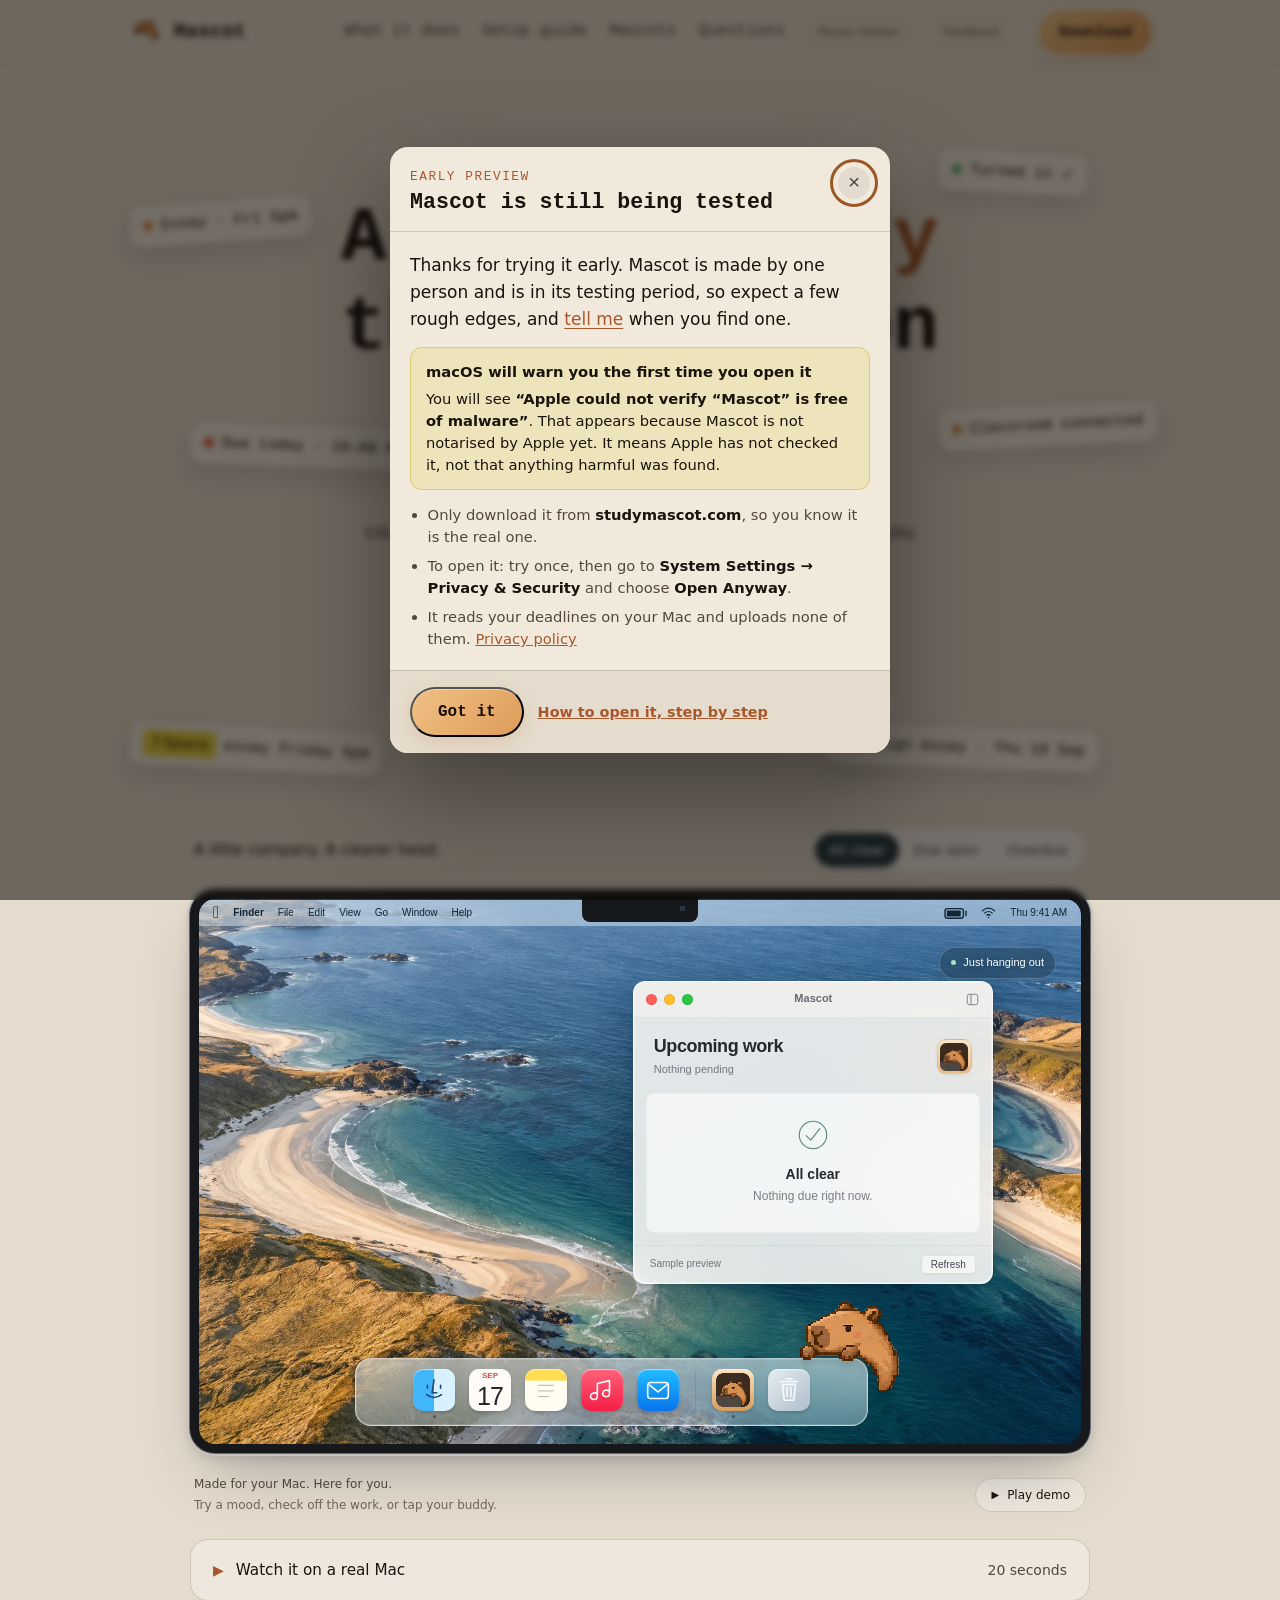
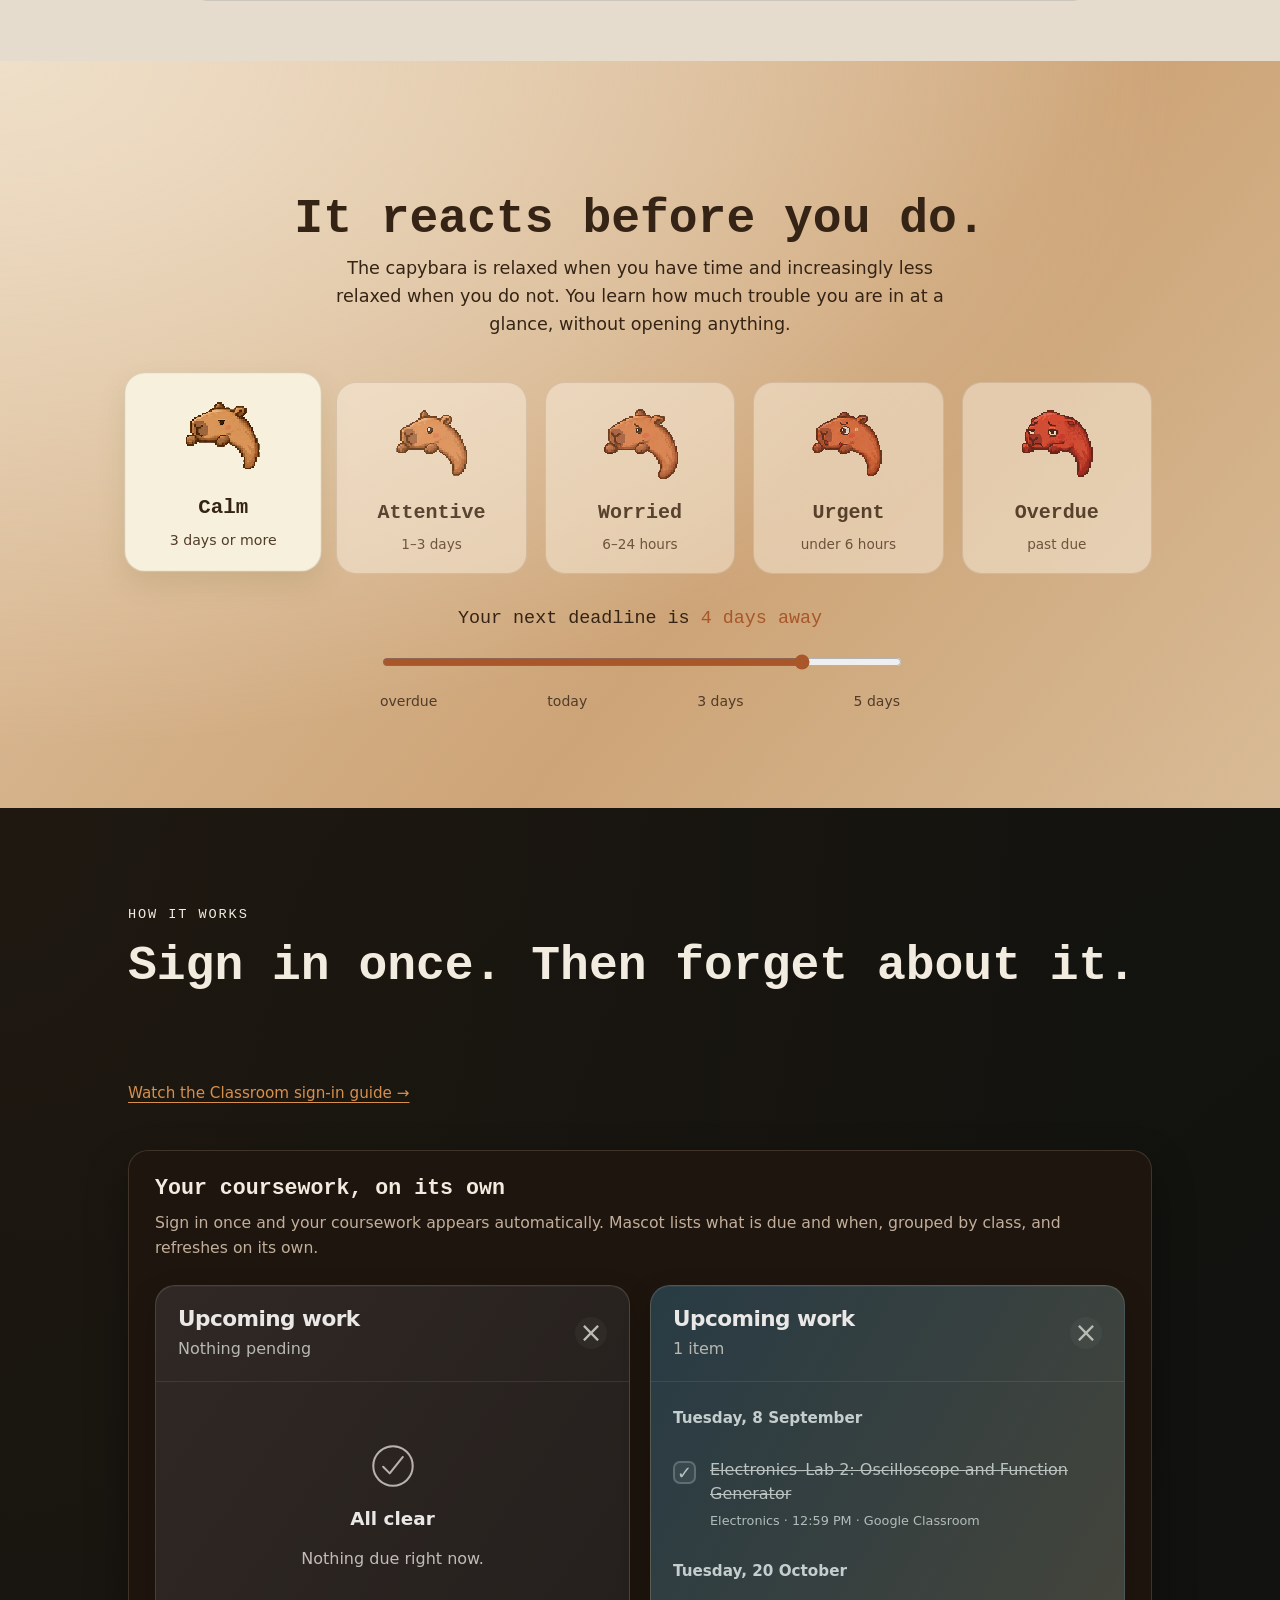
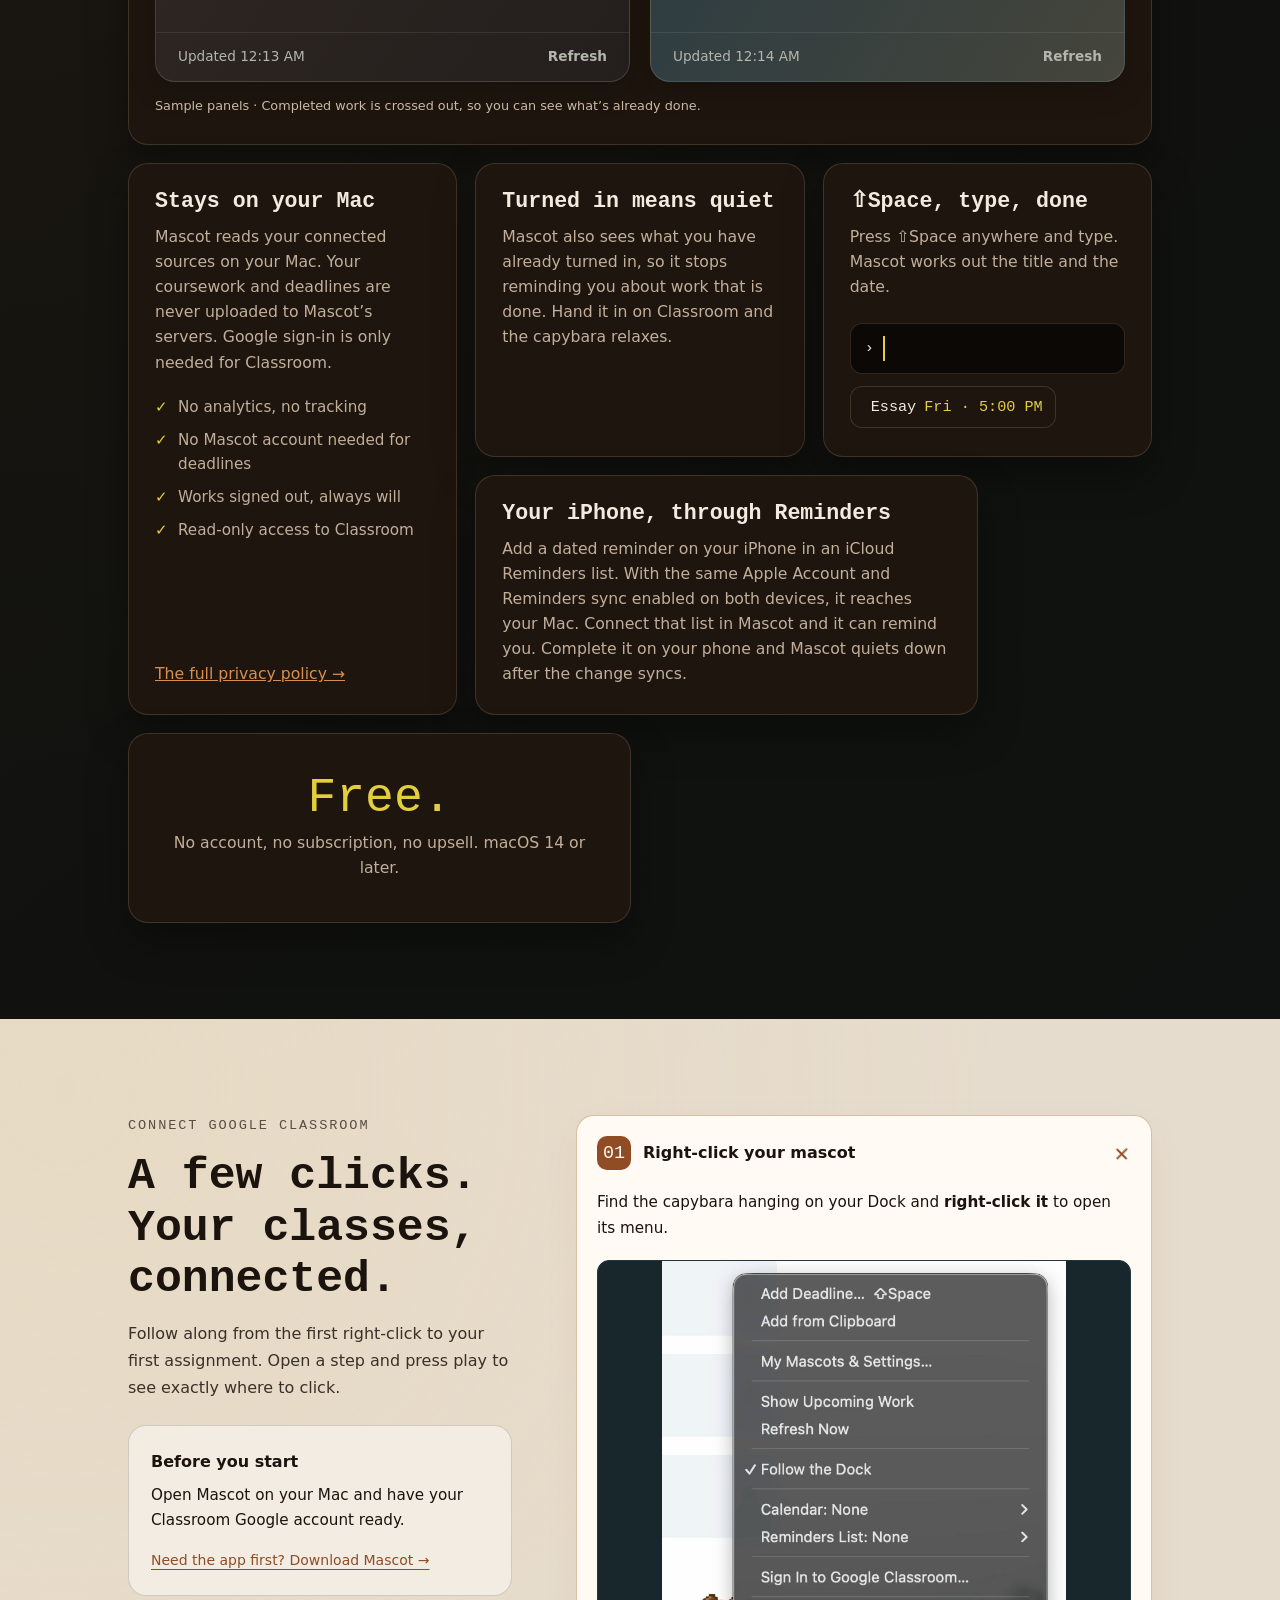
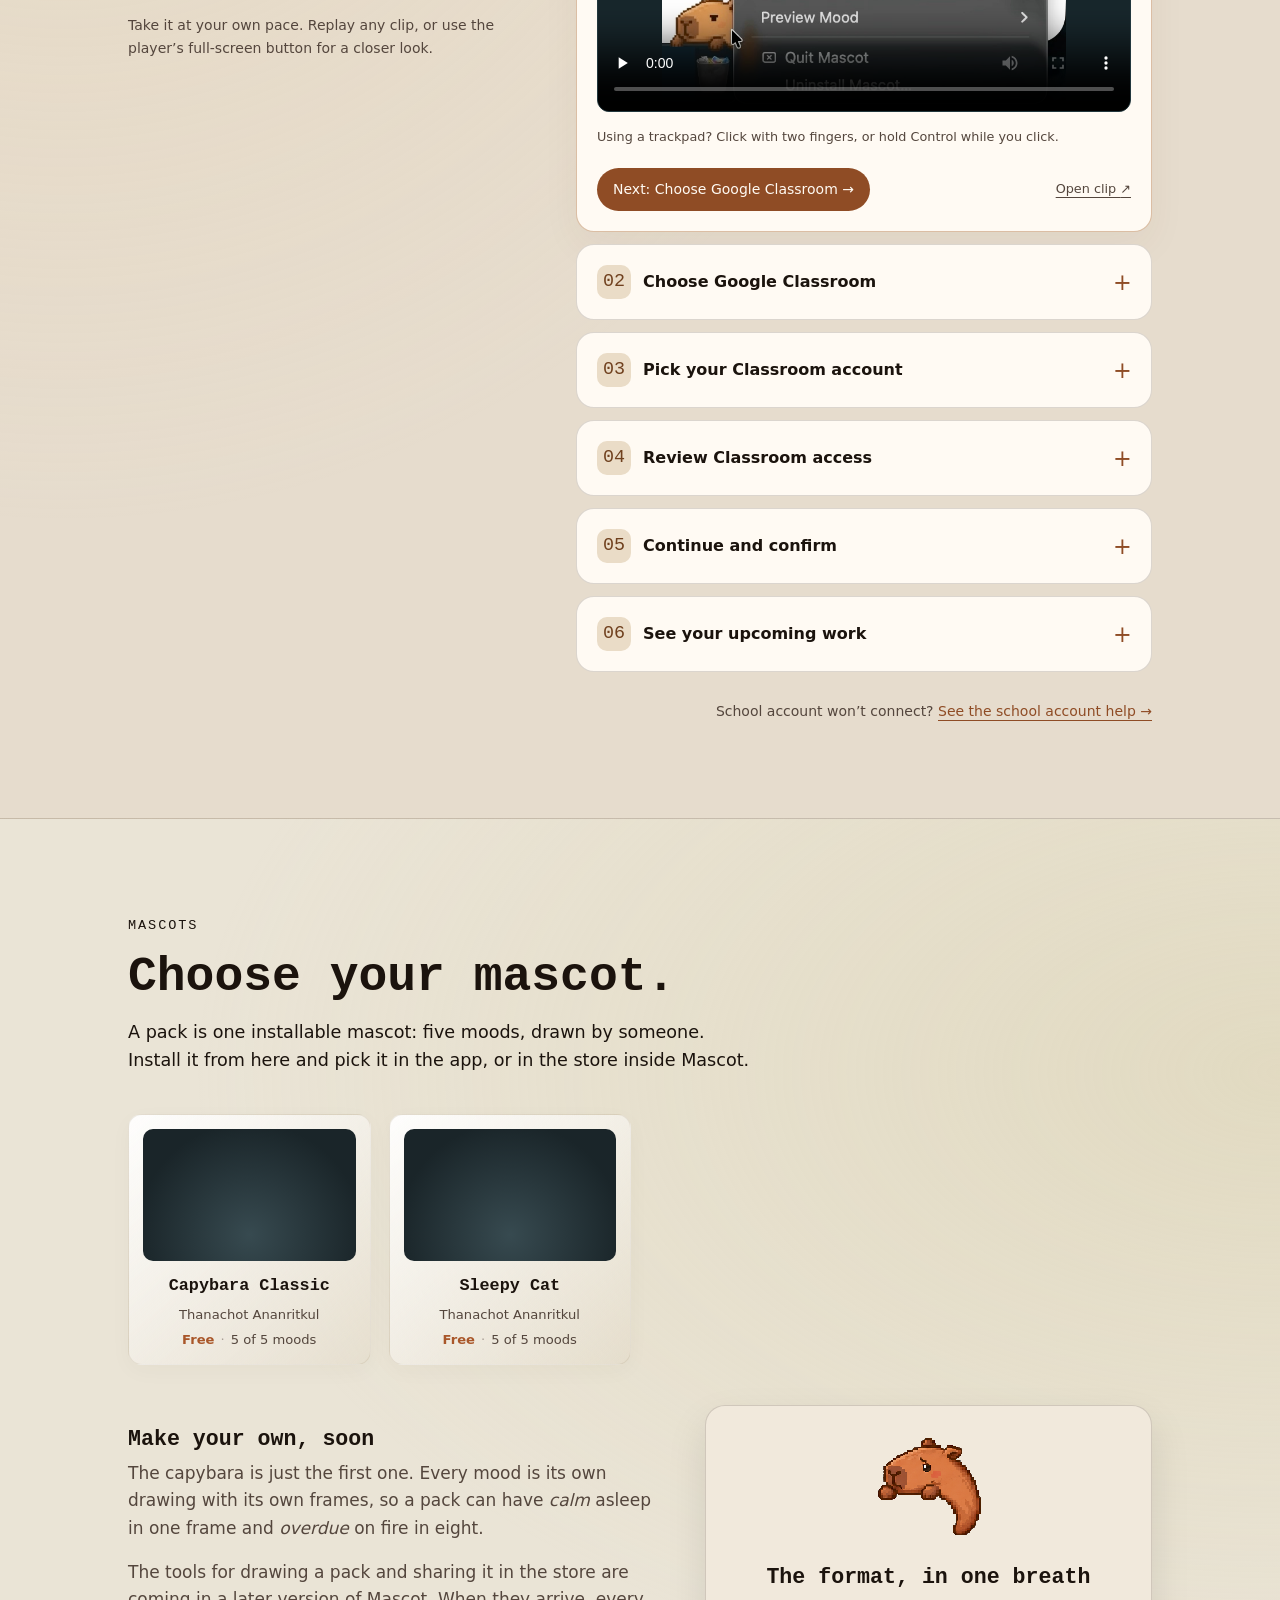
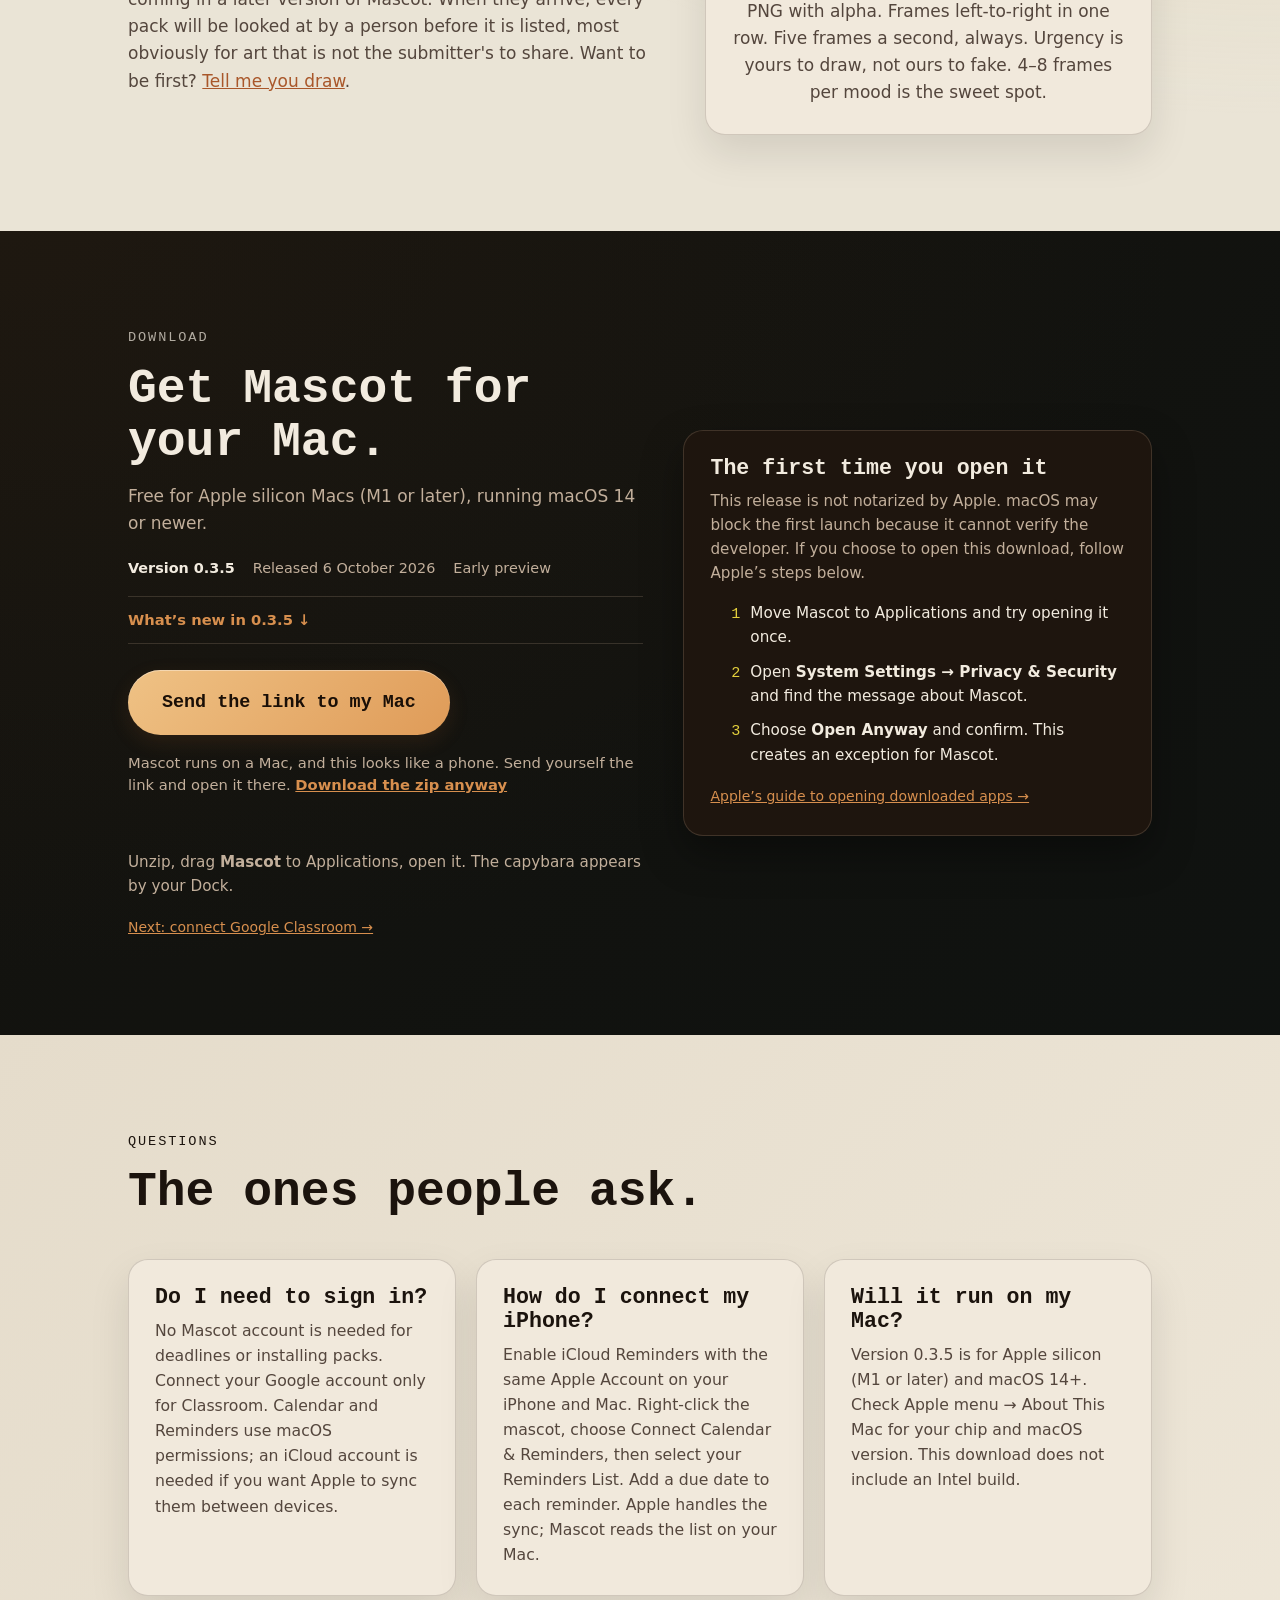
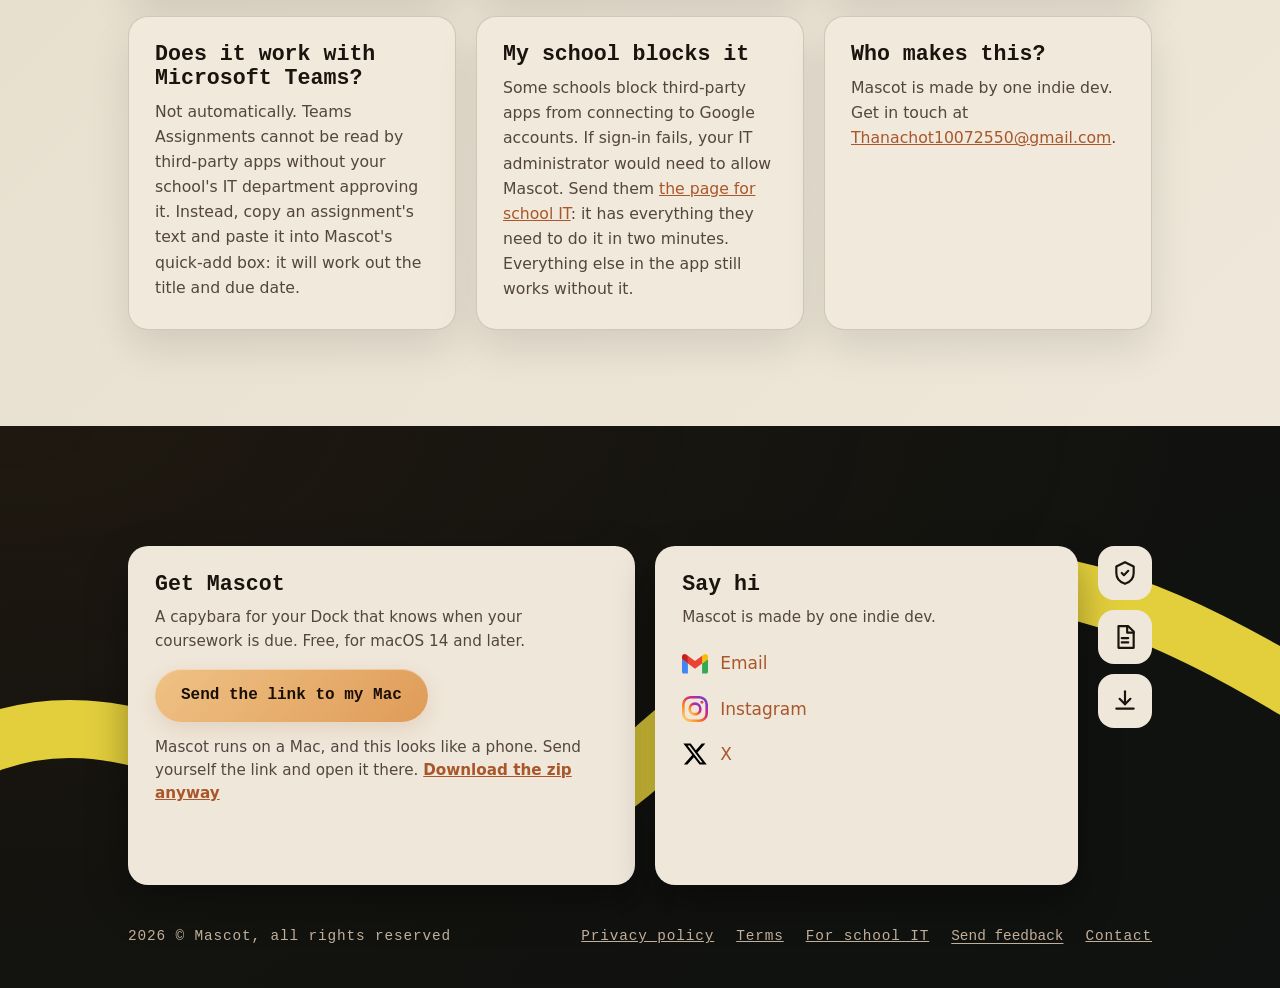
==== commit 926176fc: "Mascot 0.3.5: a new app icon, and safer pack installs Tested-by: Tester (source commit 6dc7171)" ====
--- a/index.html
+++ b/index.html
@@ -472,23 +472,19 @@
             <h2>Get Mascot for your Mac.</h2>
             <p class="muted">Free for Apple silicon Macs (M1 or later), running macOS 14 or newer.</p>
             <ul class="release-details" aria-label="Current release">
-                <li><strong data-version>Version 0.3.4</strong></li>
-                <li>Released <time data-released datetime="2026-10-05">5 October 2026</time></li>
+                <li><strong data-version>Version 0.3.5</strong></li>
+                <li>Released <time data-released datetime="2026-10-06">6 October 2026</time></li>
                 <li>Early preview</li>
             </ul>
             <!-- Kept on this page. The GitHub release page it used to link to
                  shows two automatic "Source code" zips beside Mascot.zip, and
                  a student who downloads one of those gets website files. -->
             <details class="whats-new">
-                <summary>What’s new in <span data-version-number>0.3.4</span></summary>
+                <summary>What’s new in <span data-version-number>0.3.5</span></summary>
                 <ul data-highlights>
-                    <li>Animations are calmer: 5 frames a second instead of 10.</li>
-                    <li>Your mascot reacts when things change: a hop when a deadline gets closer, a wiggle when you hand work in.</li>
-                    <li>Overdue now looks slumped and defeated instead of asleep.</li>
-                    <li>Reminders with long assignment names show the Snooze and Open buttons, and the bubble floats above the Dock.</li>
-                    <li>When your school blocks Classroom, Mascot links a page you can send to your school’s IT.</li>
-                    <li>Uses less battery while idle, and works with the Dock on the left or right side of the screen.</li>
-                    <li>Mascot Studio is put away for now, while the pack tools are finished.</li>
+                    <li>A new app icon: the capybara resting its paws on a ledge, sharp at every size.</li>
+                    <li>Installing a mascot pack is safer: oversized pictures and archives are turned away before they are opened.</li>
+                    <li>If the old icon still shows after you update, restarting your Mac clears it.</li>
                 </ul>
             </details>
             <p style="margin-top:26px"><a class="btn" data-mac-download href="https://github.com/BCM101-ai/mascot-site/releases/latest/download/Mascot.zip">Download Mascot</a></p>
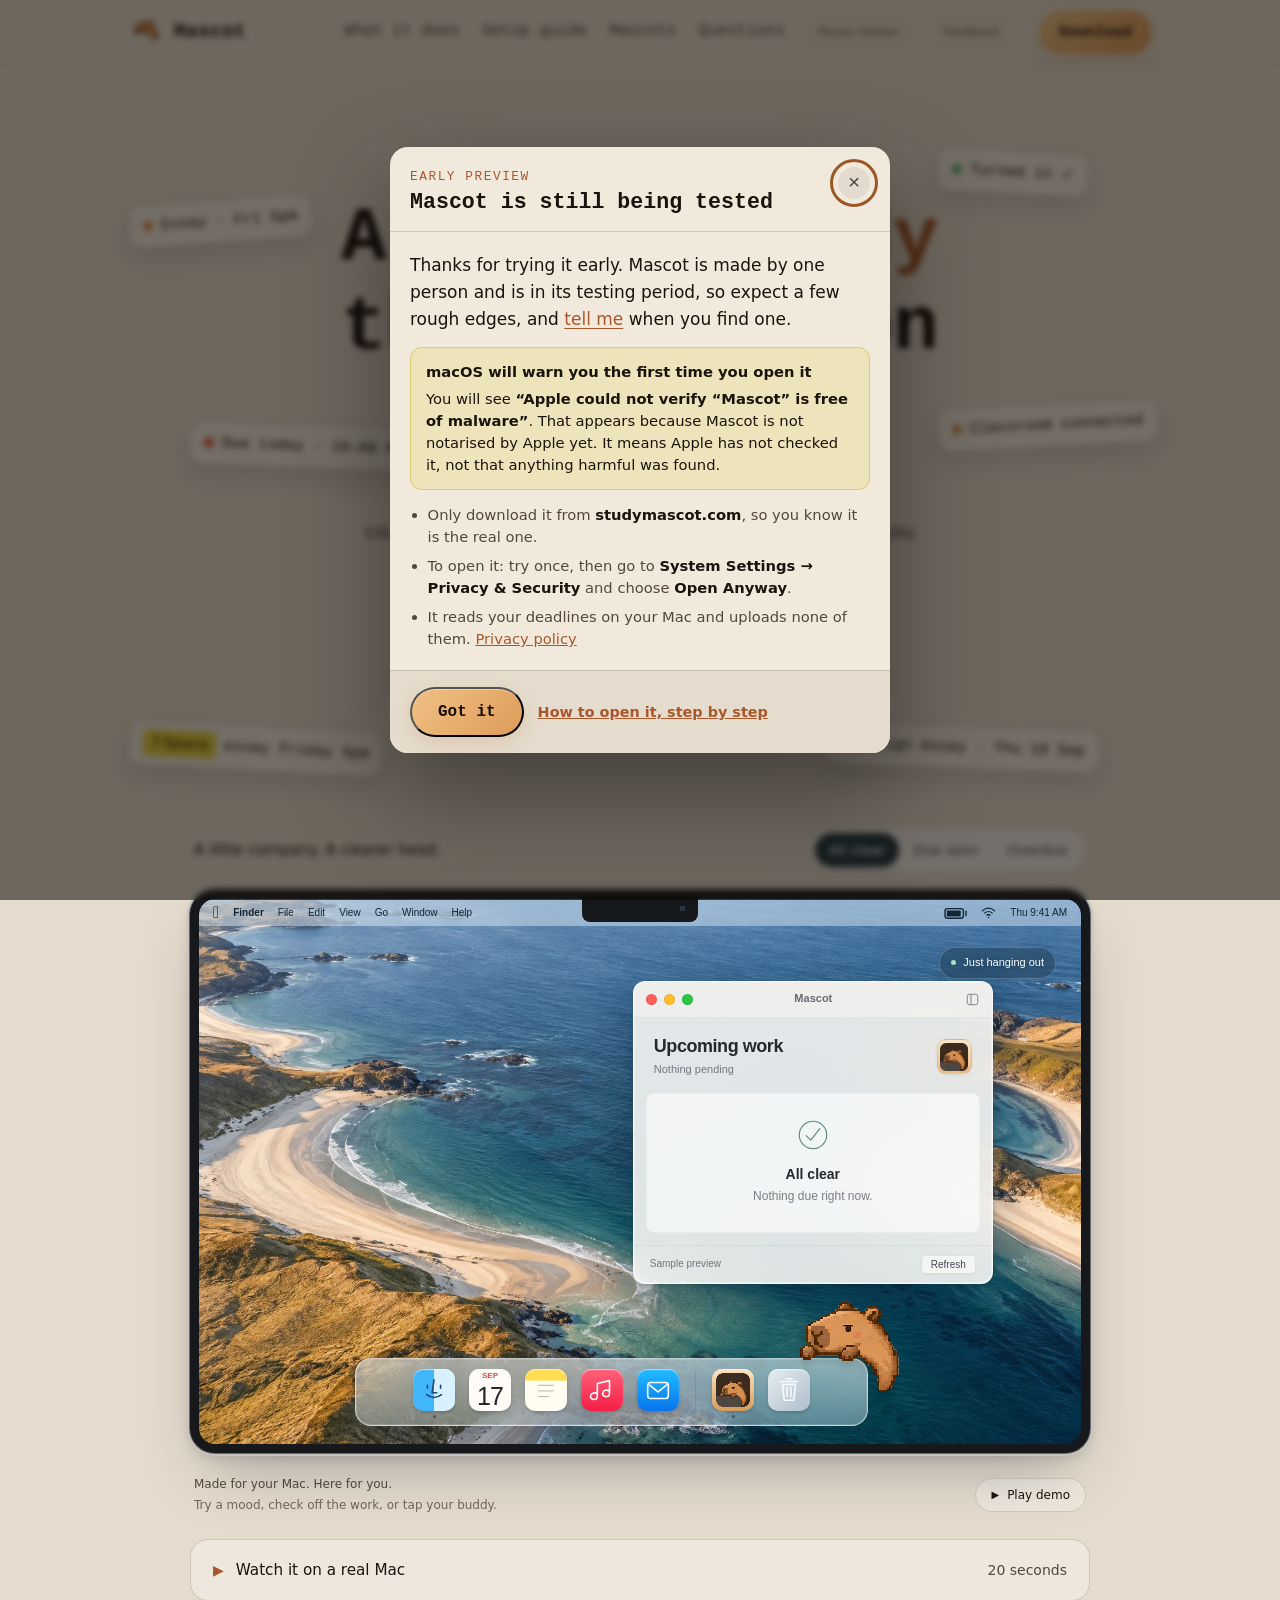
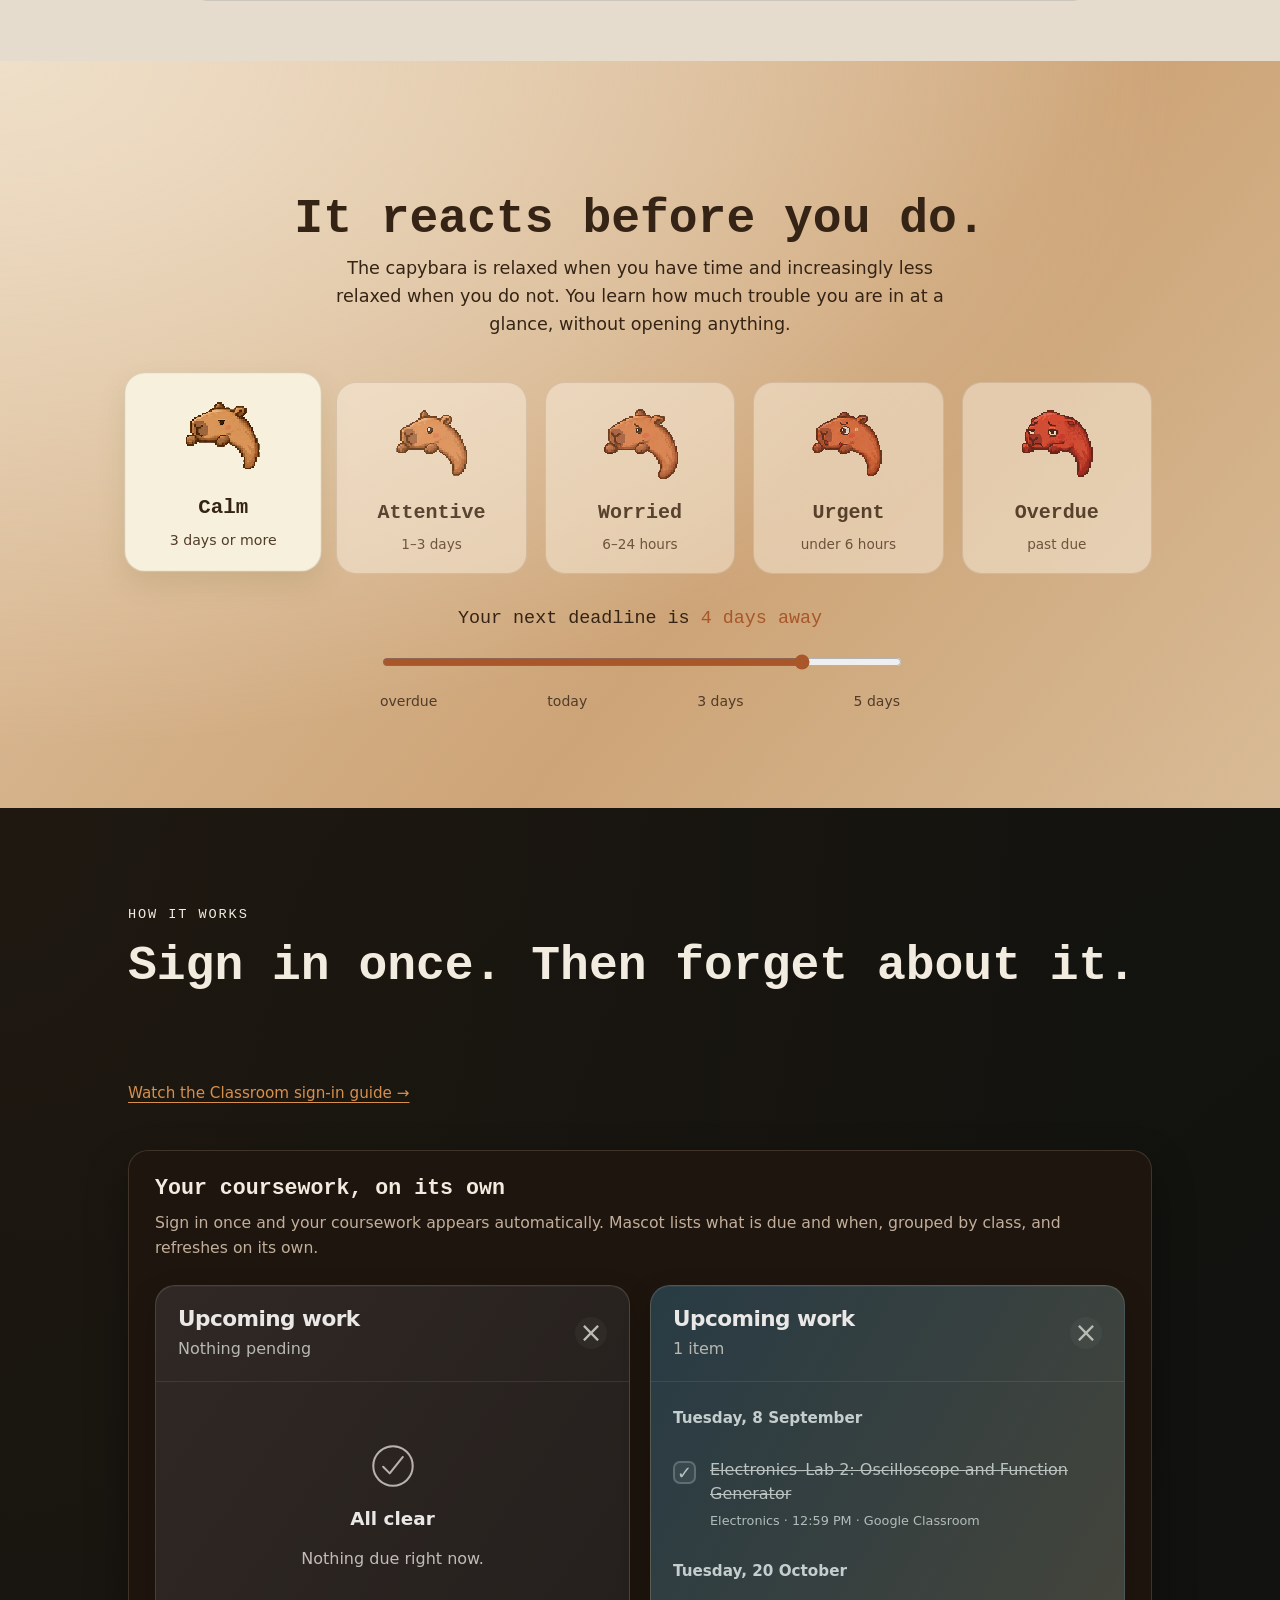
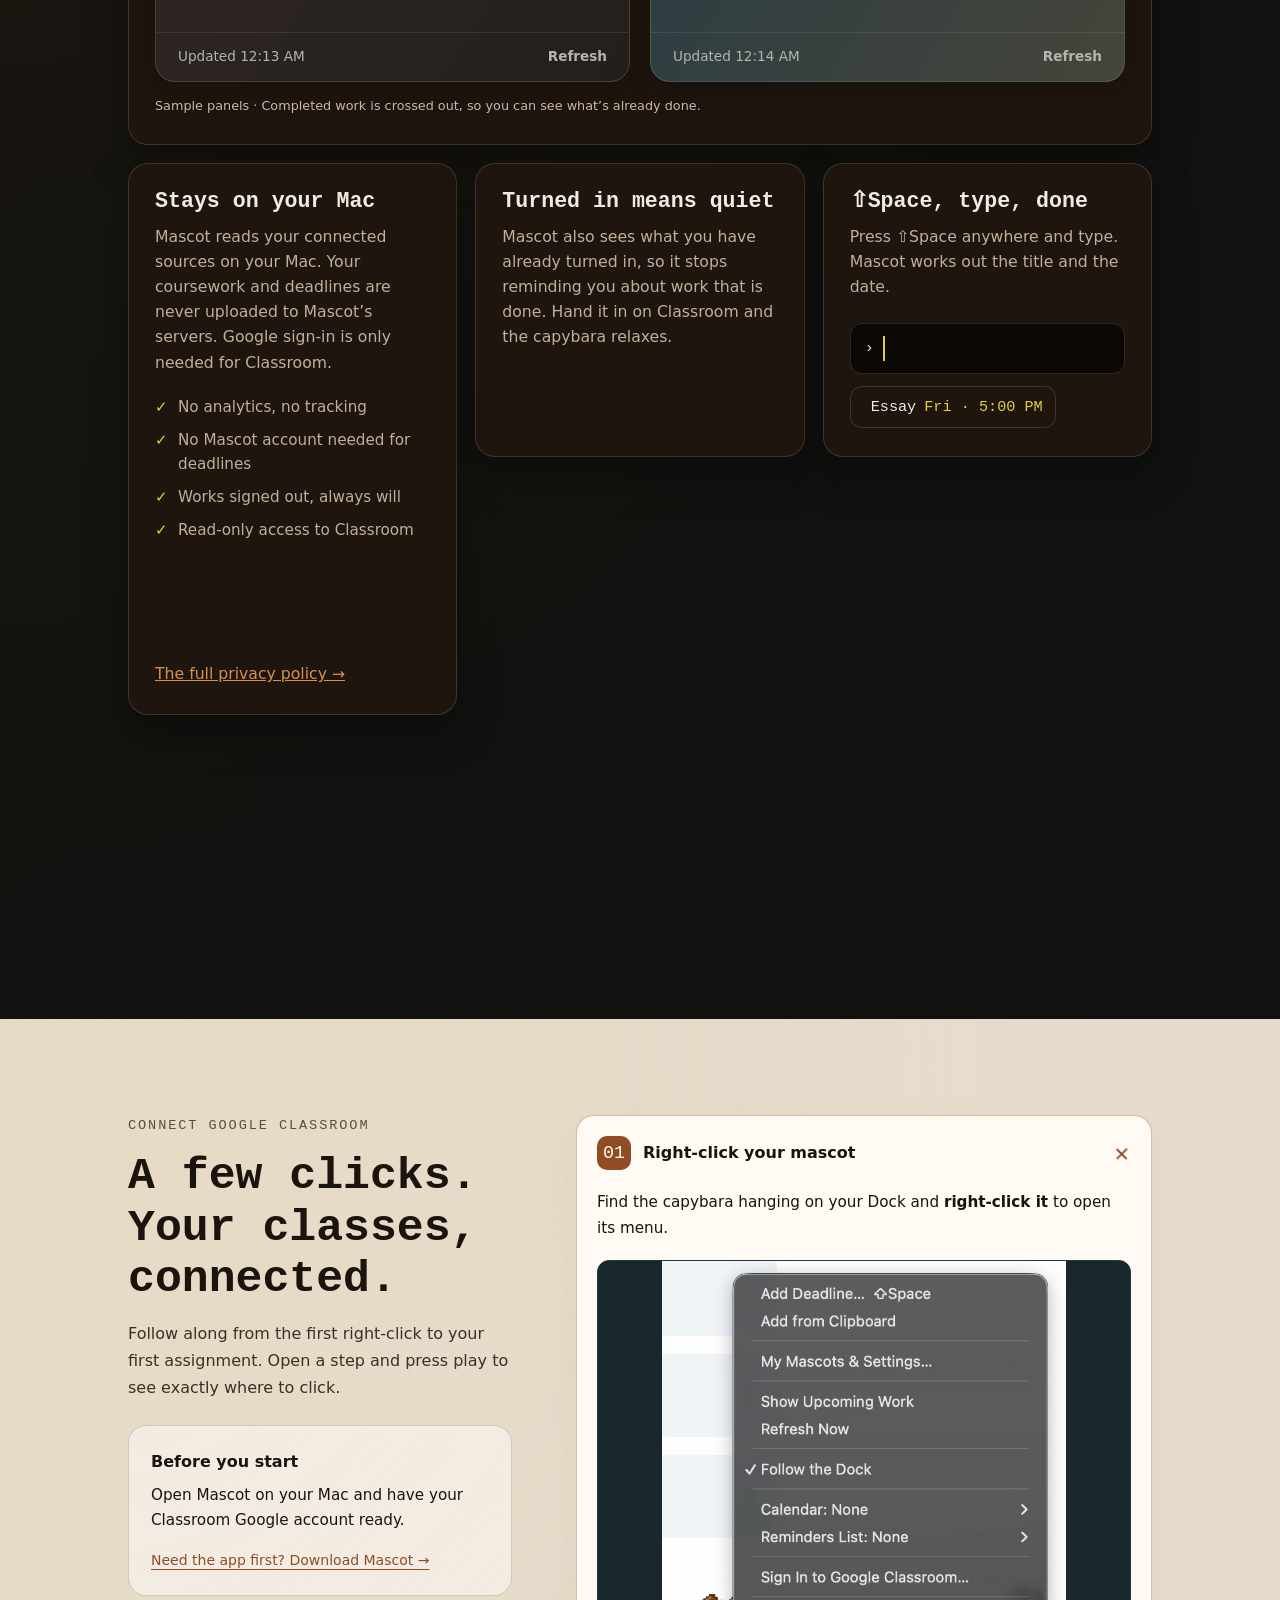
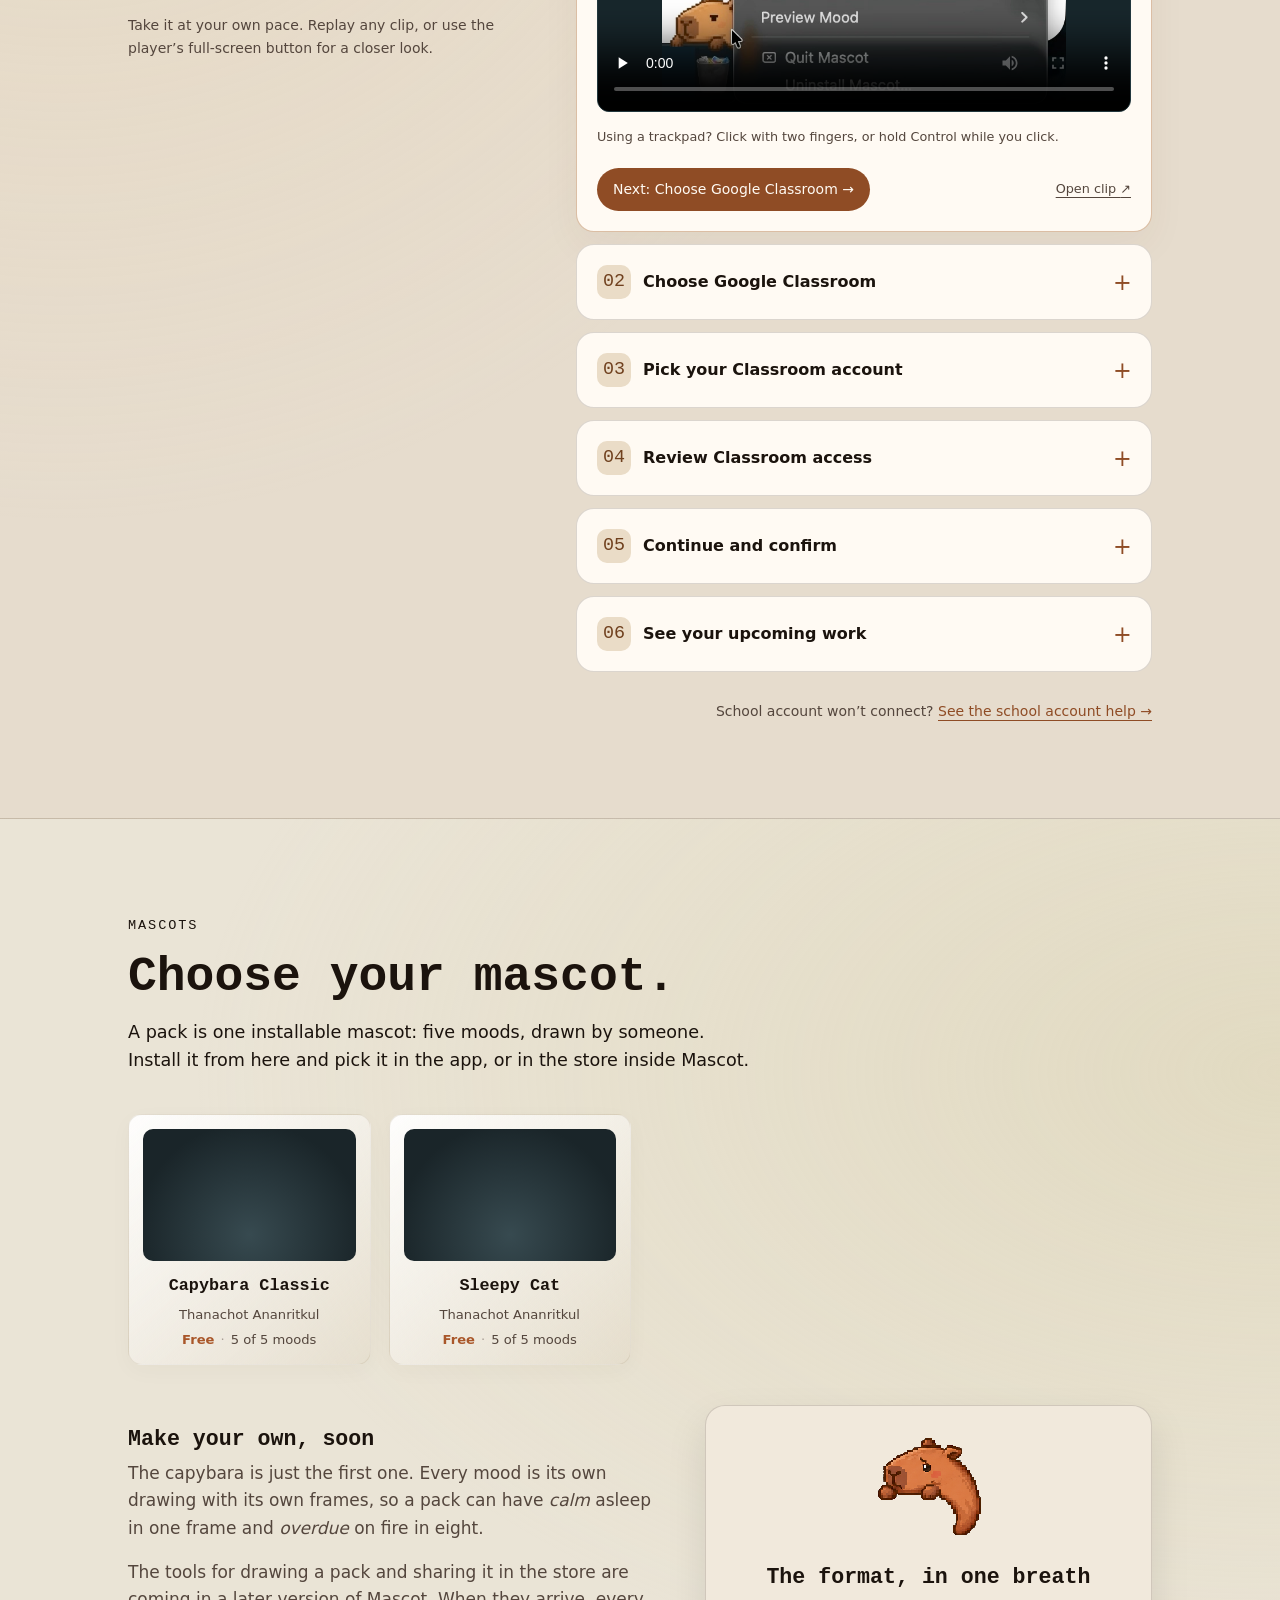
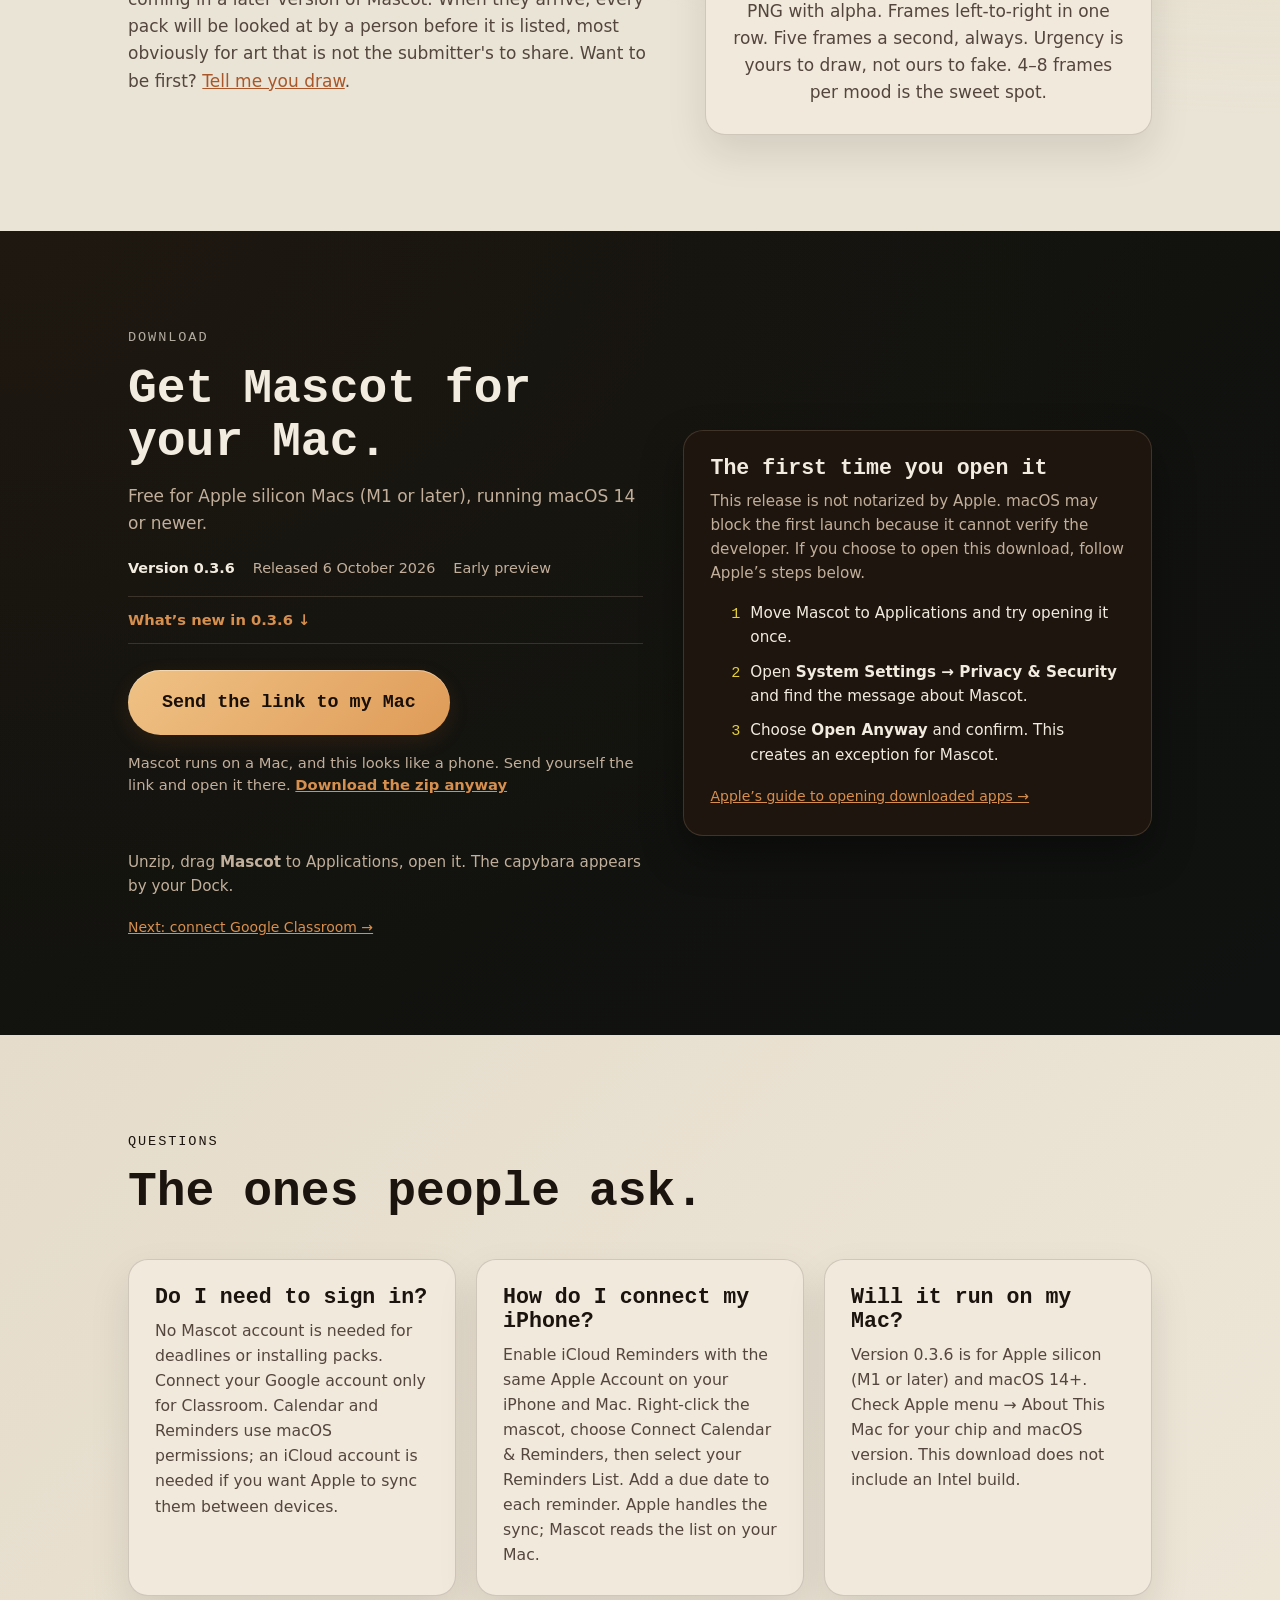
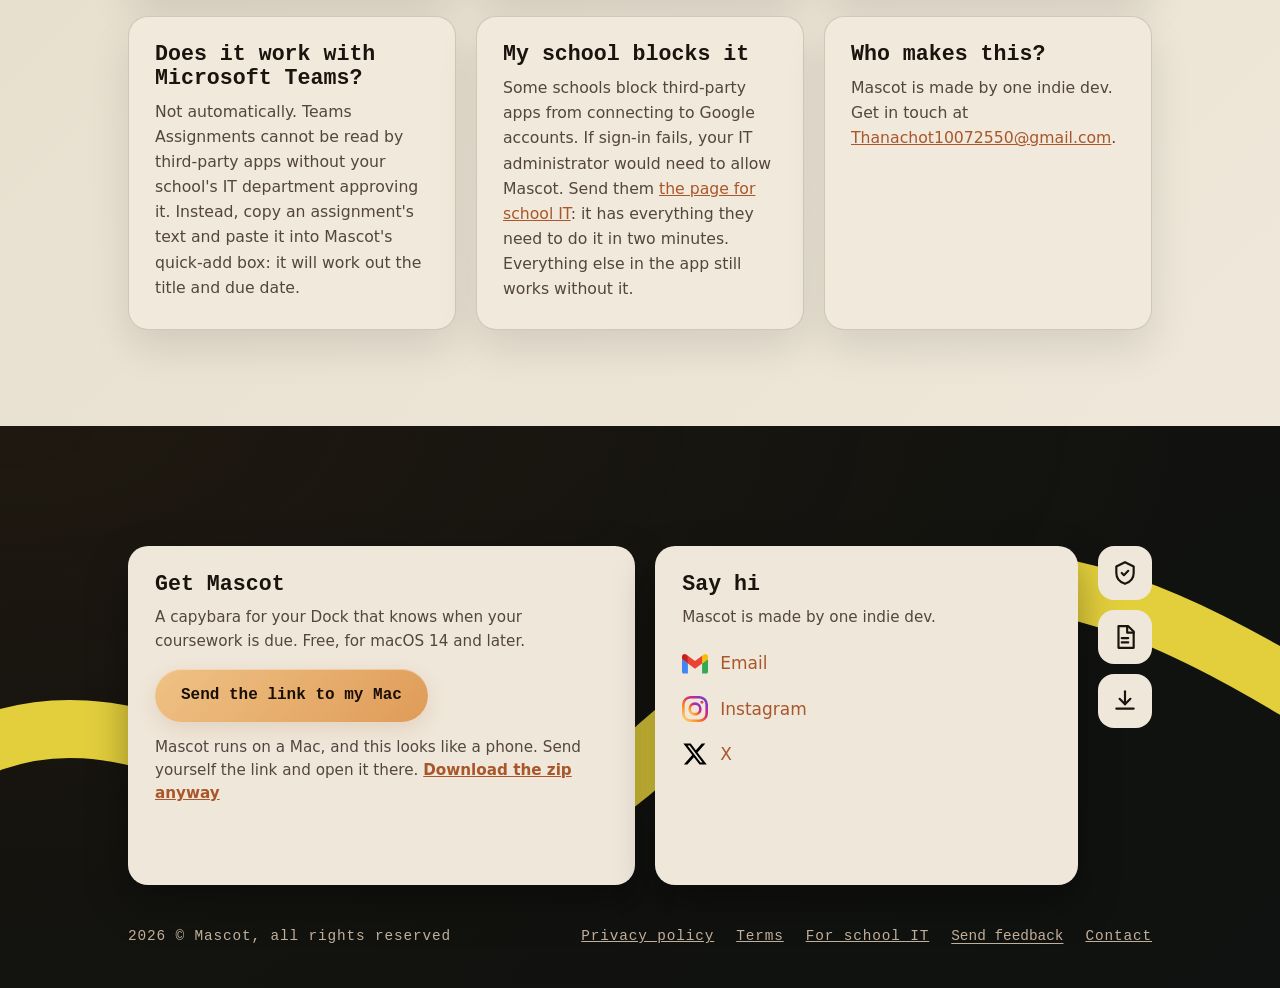
==== commit aeeff03e: "Mascot 0.3.6: Classroom sign-out and sign-in work after an update Tested-by: Tester (source commit b" ====
--- a/index.html
+++ b/index.html
@@ -472,7 +472,7 @@
             <h2>Get Mascot for your Mac.</h2>
             <p class="muted">Free for Apple silicon Macs (M1 or later), running macOS 14 or newer.</p>
             <ul class="release-details" aria-label="Current release">
-                <li><strong data-version>Version 0.3.5</strong></li>
+                <li><strong data-version>Version 0.3.6</strong></li>
                 <li>Released <time data-released datetime="2026-10-06">6 October 2026</time></li>
                 <li>Early preview</li>
             </ul>
@@ -480,11 +480,13 @@
                  shows two automatic "Source code" zips beside Mascot.zip, and
                  a student who downloads one of those gets website files. -->
             <details class="whats-new">
-                <summary>What’s new in <span data-version-number>0.3.5</span></summary>
+                <summary>What’s new in <span data-version-number>0.3.6</span></summary>
                 <ul data-highlights>
-                    <li>A new app icon: the capybara resting its paws on a ledge, sharp at every size.</li>
-                    <li>Installing a mascot pack is safer: oversized pictures and archives are turned away before they are opened.</li>
-                    <li>If the old icon still shows after you update, restarting your Mac clears it.</li>
+                    <li>Sign Out of Classroom now really signs you out, even if you signed in on an older version of Mascot.</li>
+                    <li>After signing out, Sign In to Google Classroom is offered again and works.</li>
+                    <li>When Mascot cannot check your deadlines, the panel says so instead of All clear.</li>
+                    <li>If your school blocks Classroom, the menu now says so instead of saying connected.</li>
+                    <li>If Mascot still says connected after you update, choose Sign Out of Classroom once, then sign in again.</li>
                 </ul>
             </details>
             <p style="margin-top:26px"><a class="btn" data-mac-download href="https://github.com/BCM101-ai/mascot-site/releases/latest/download/Mascot.zip">Download Mascot</a></p>
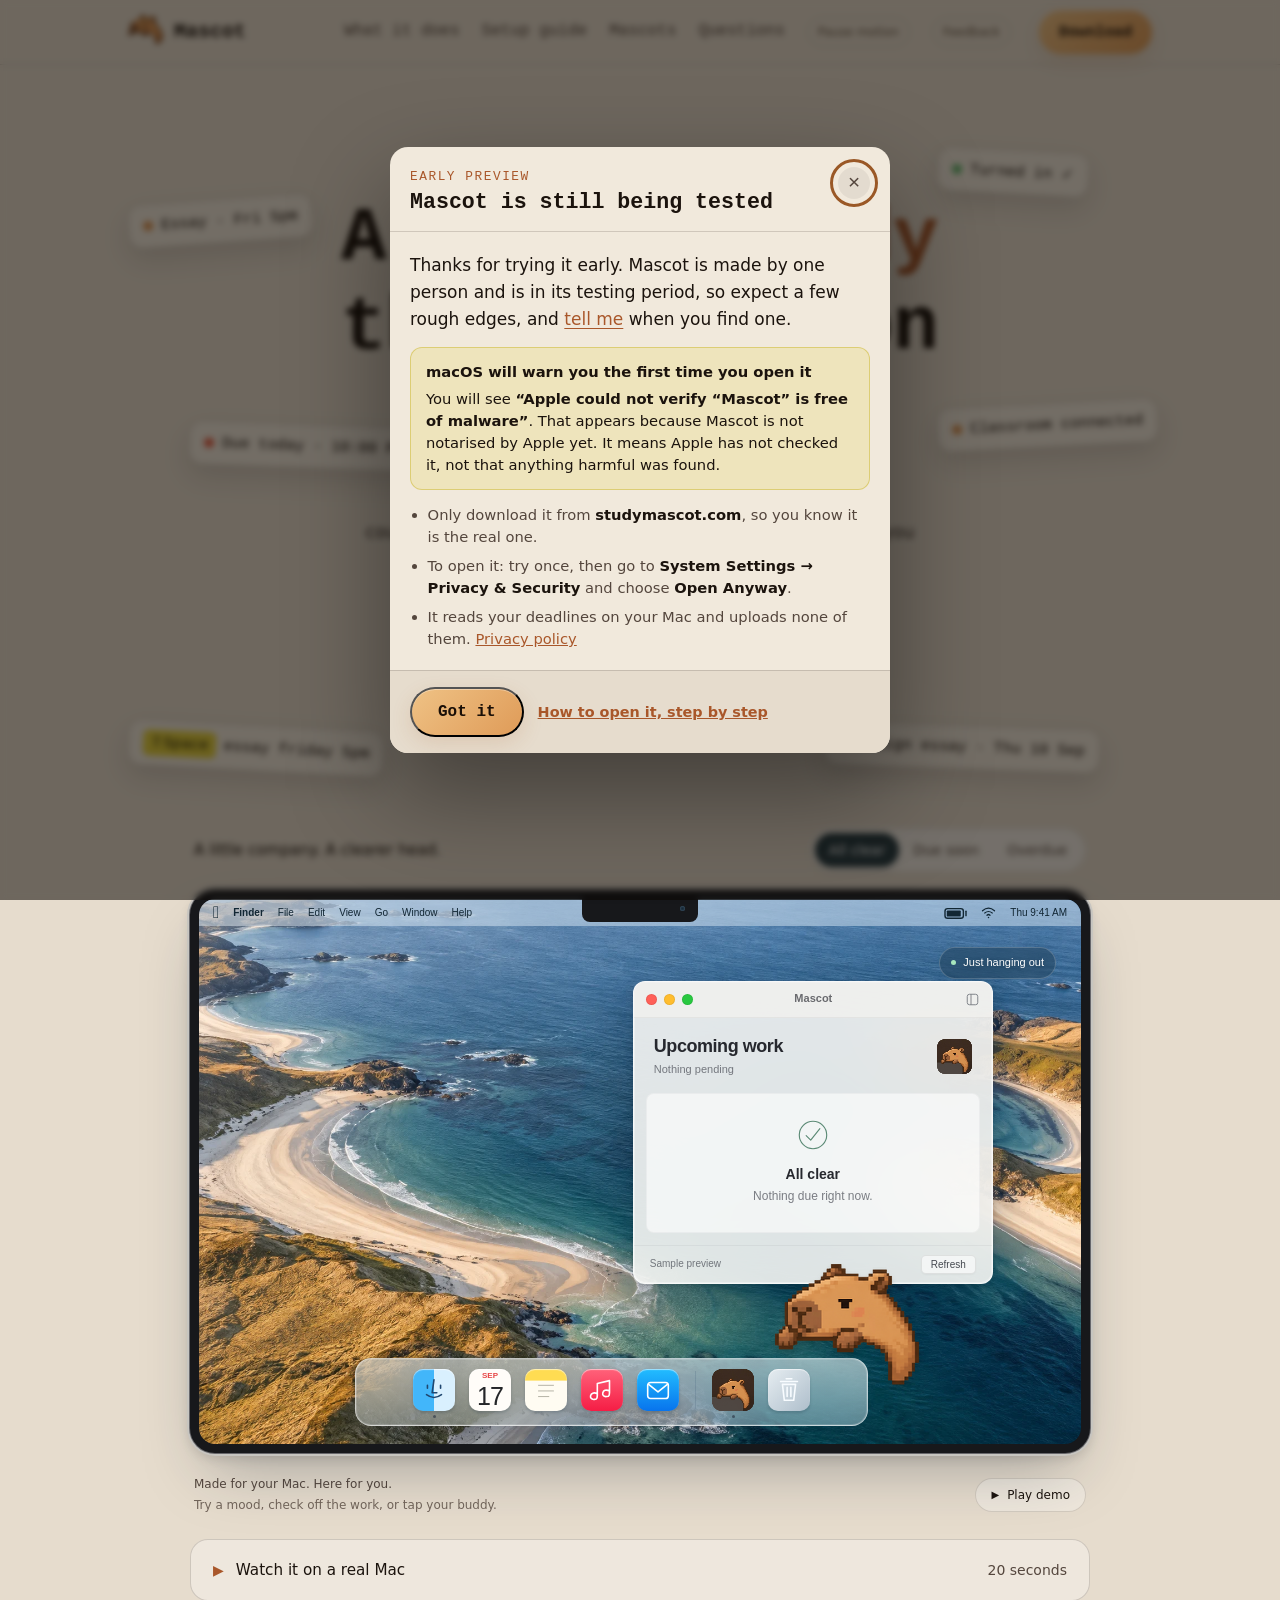
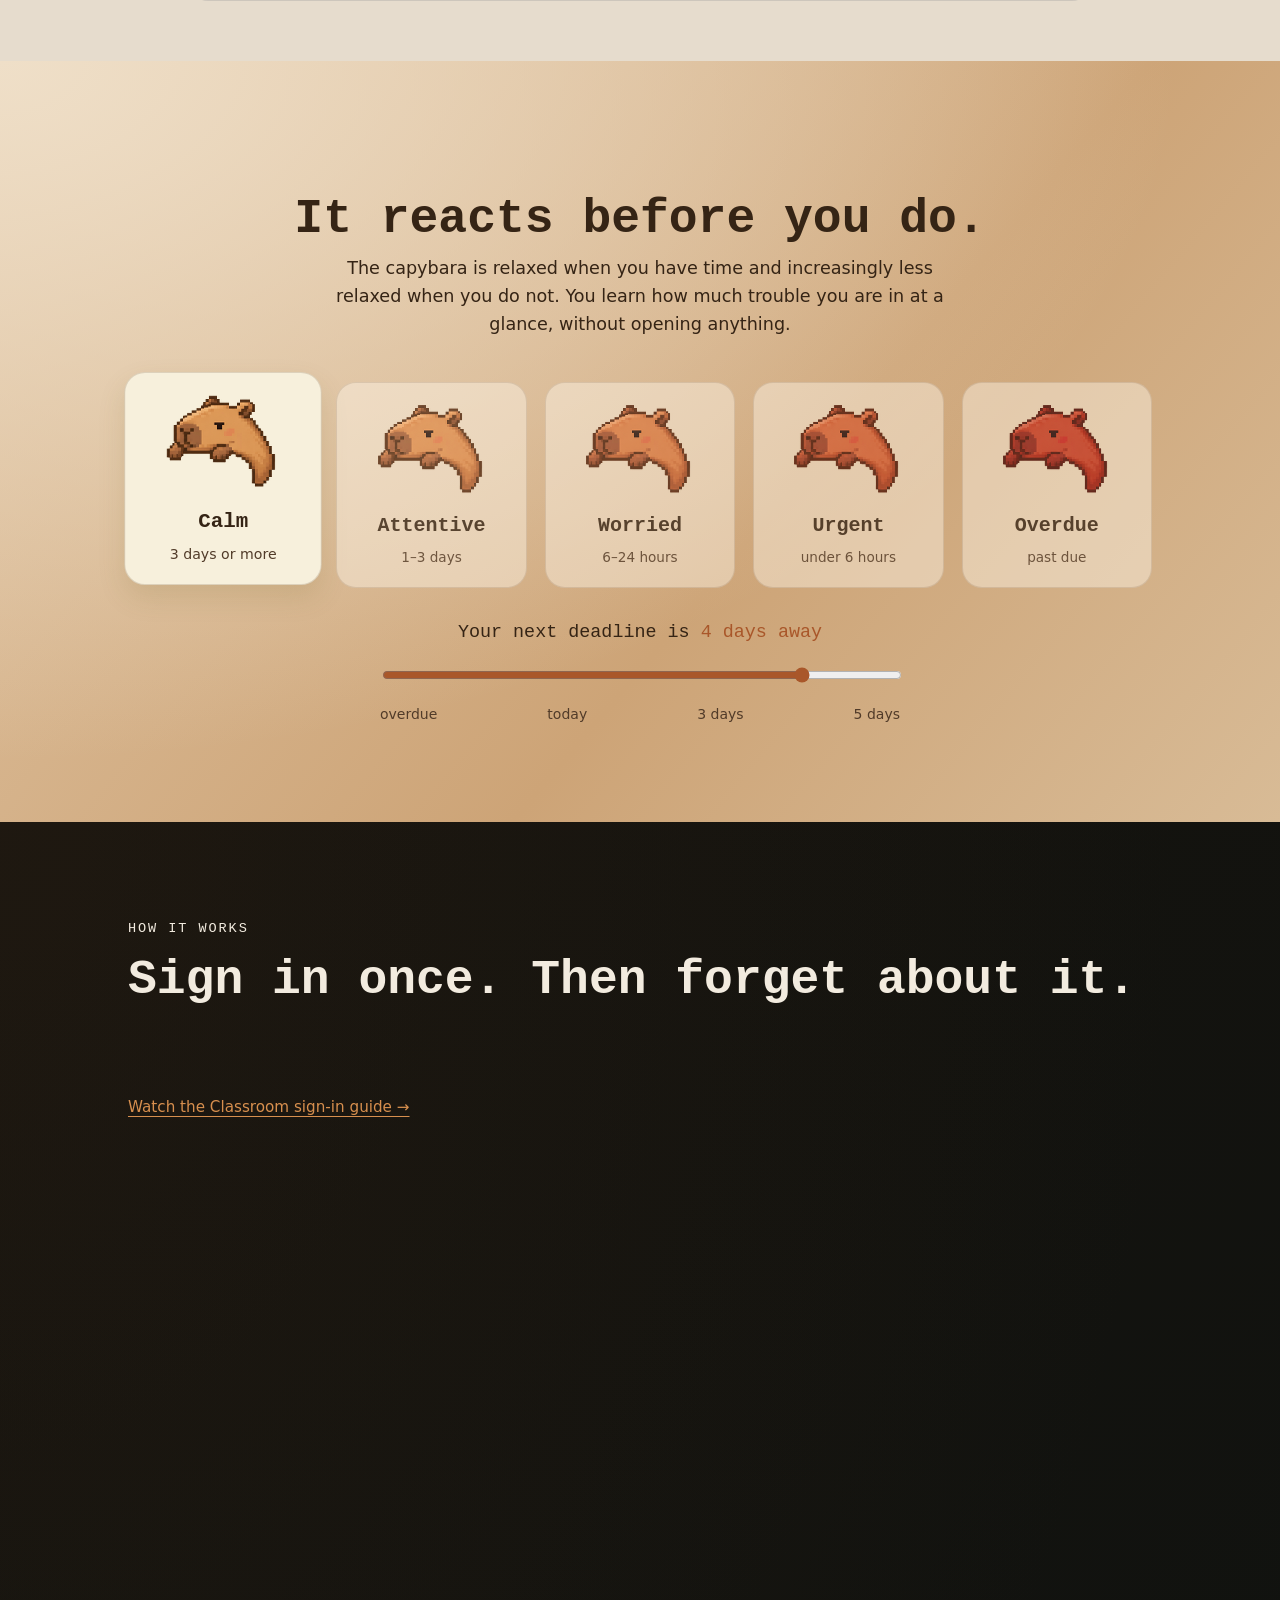
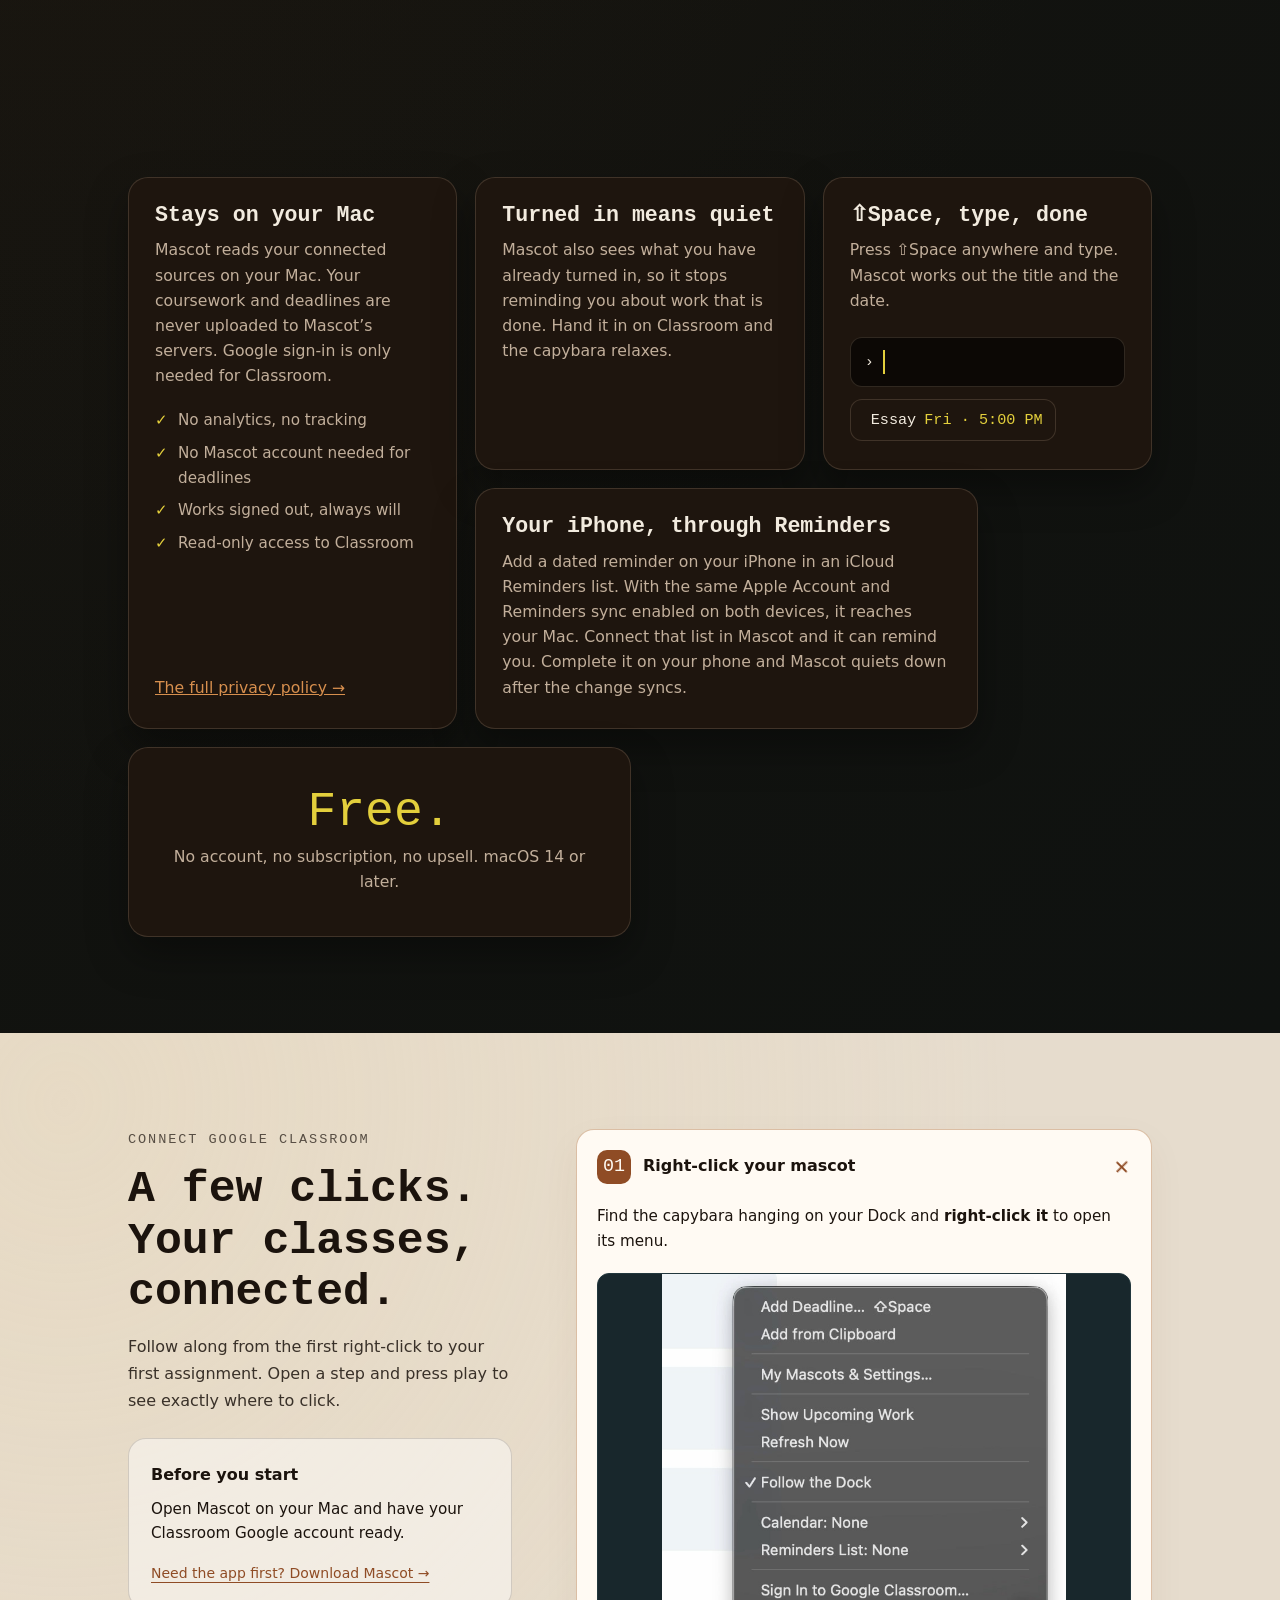
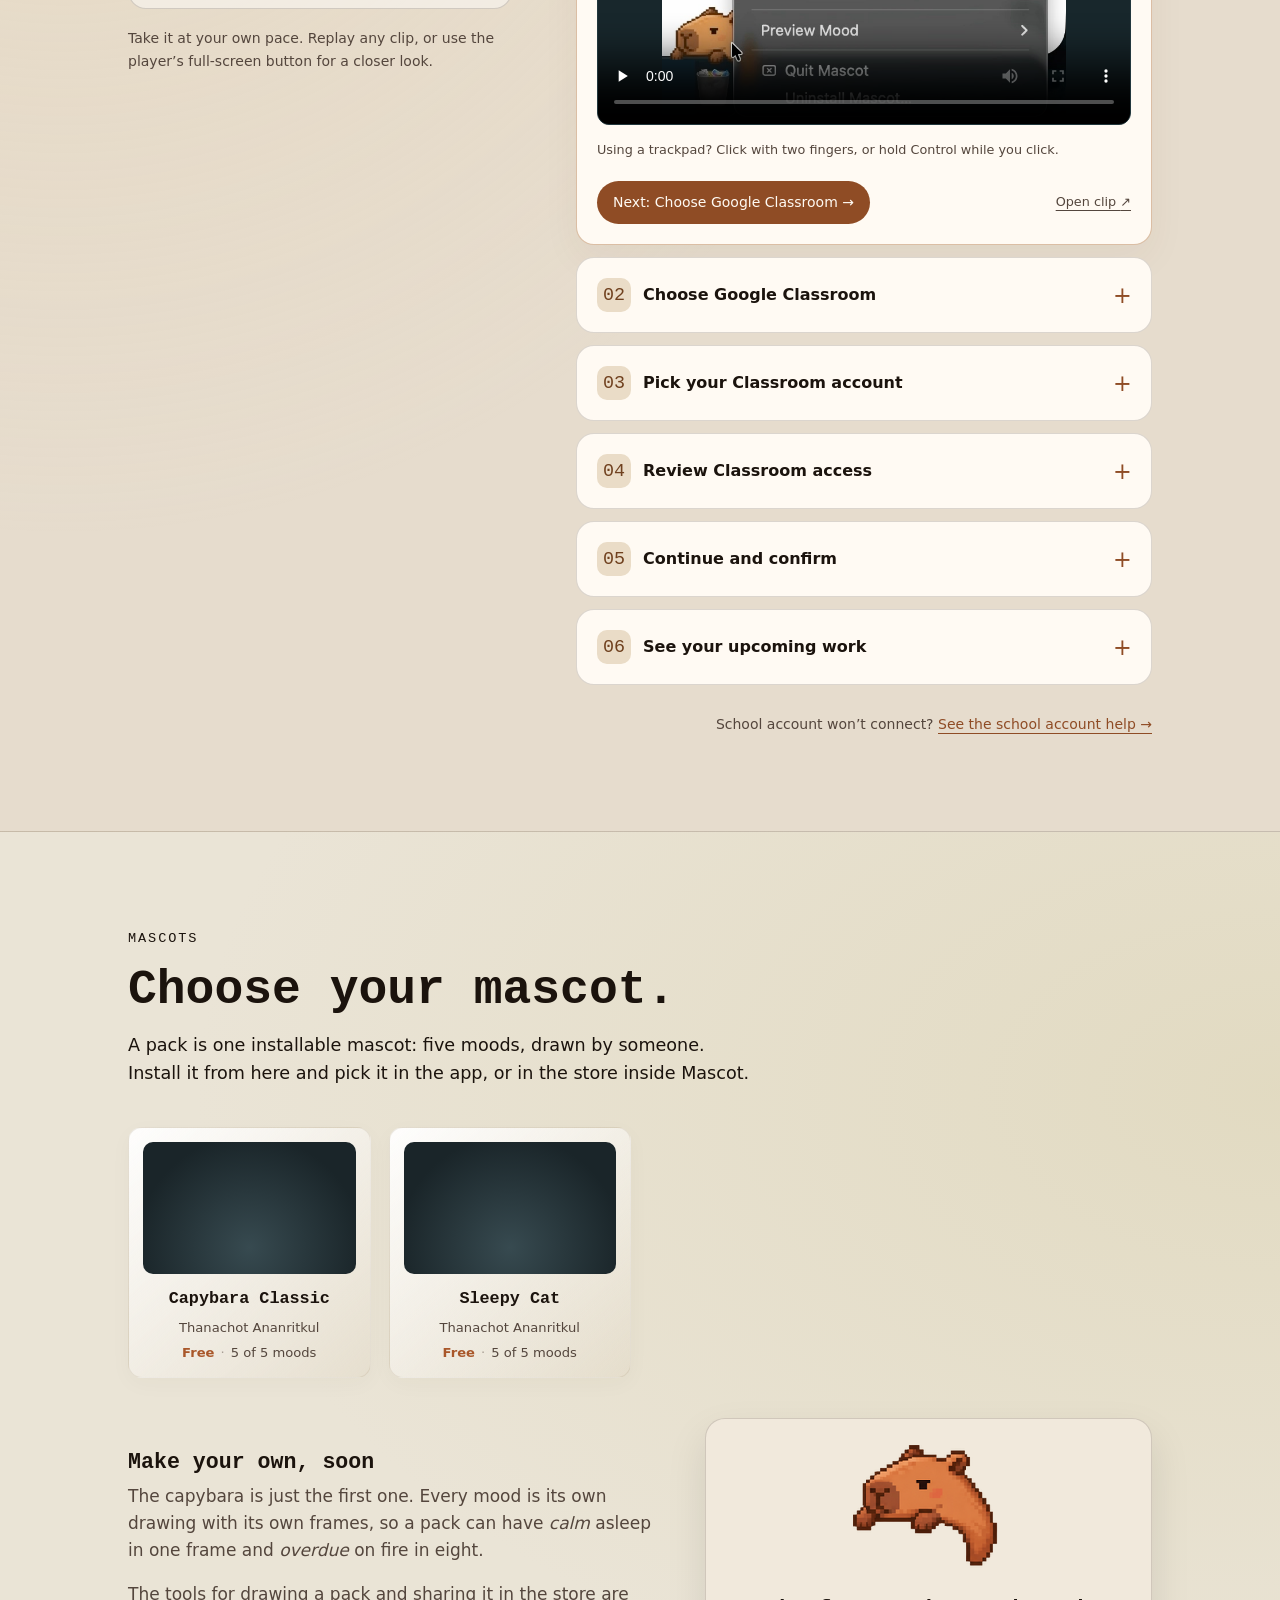
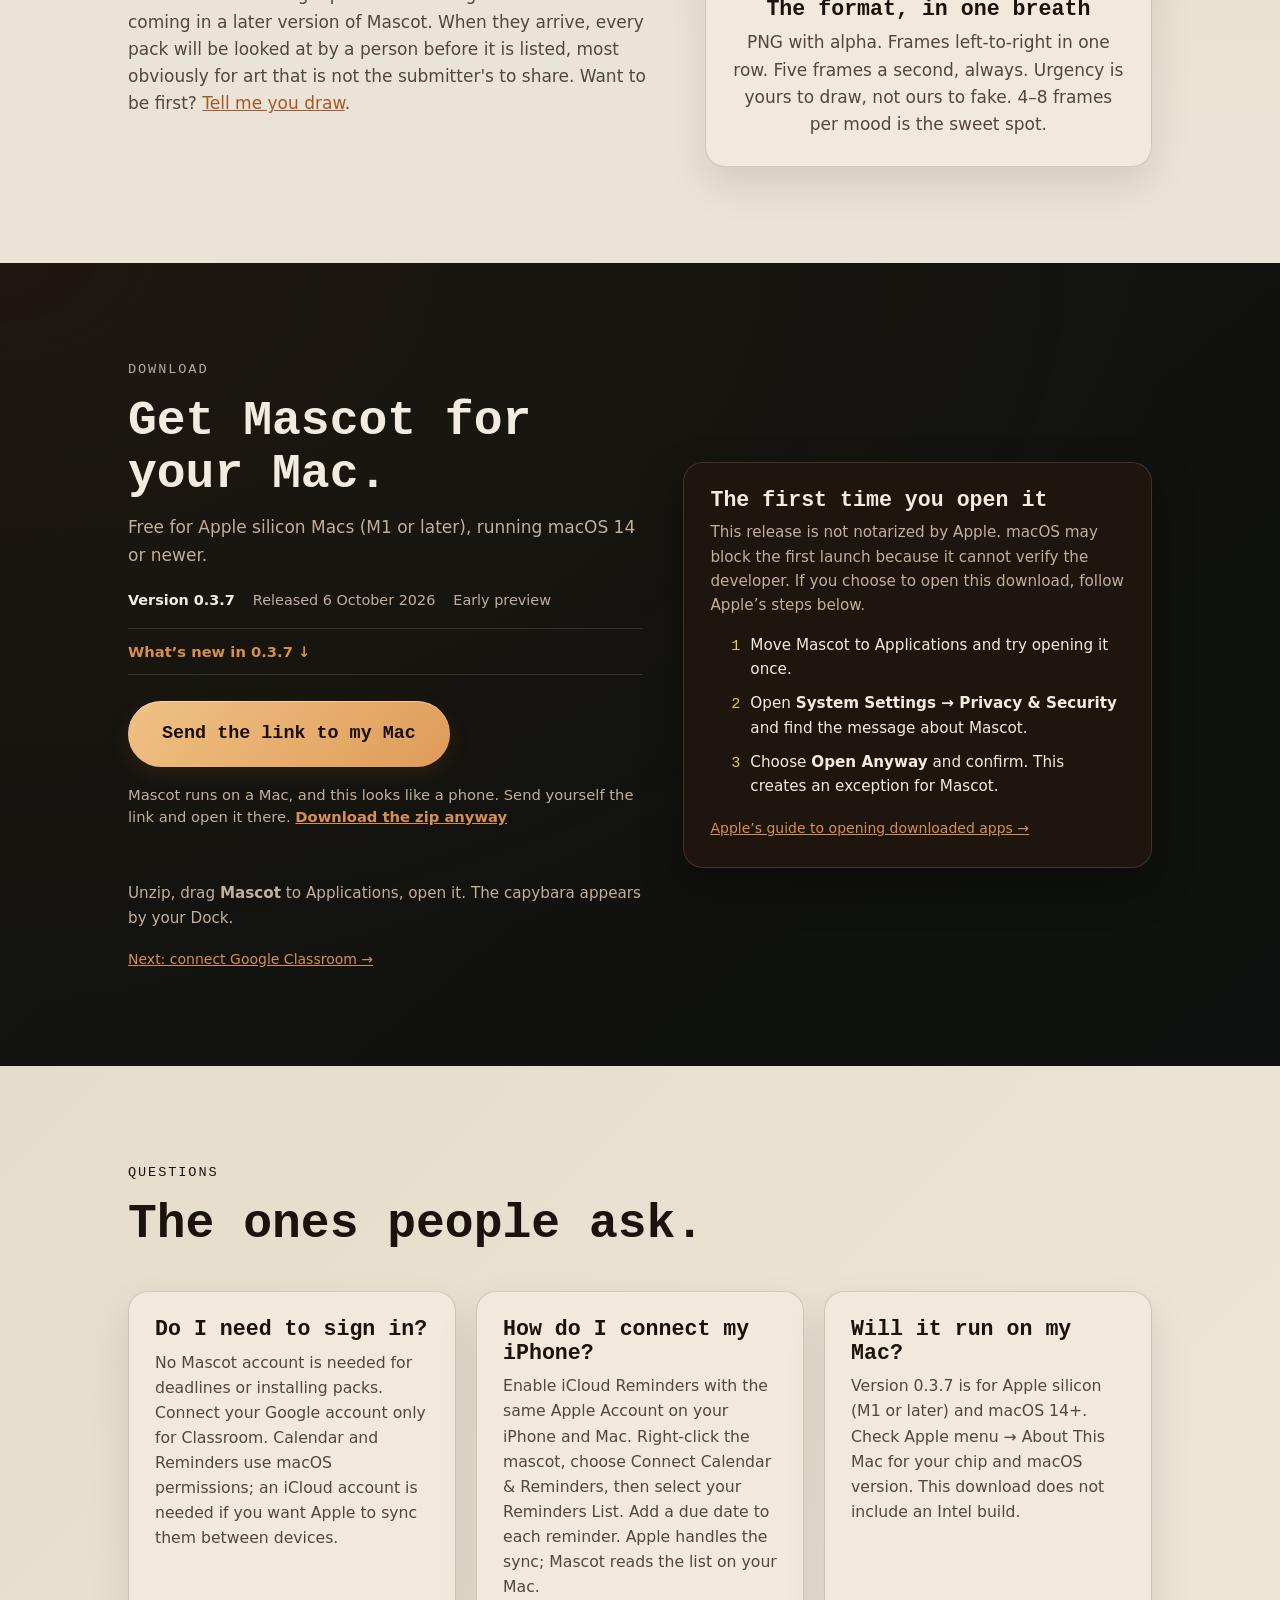
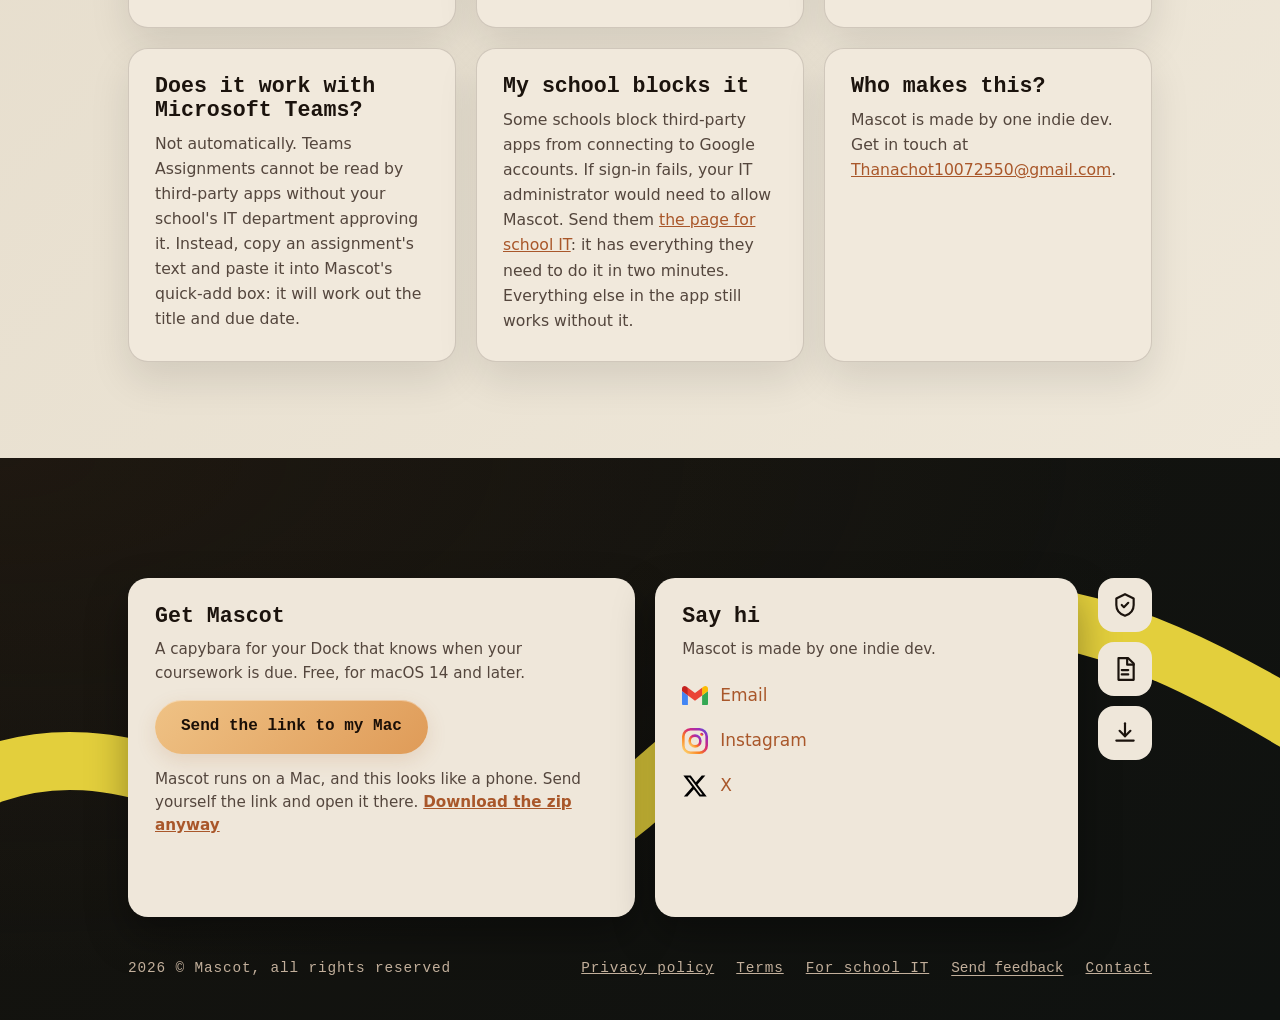
==== commit 032b491f: "Mascot 0.3.7: Classic mascot, glass windows and plain web icons Untested: User approved 0.3.7 after " ====
--- a/index.html
+++ b/index.html
@@ -20,14 +20,14 @@
 <meta name="twitter:card" content="summary_large_image">
 <link rel="icon" type="image/png" href="img/favicon.png">
 <link rel="apple-touch-icon" href="img/favicon.png">
-<link rel="stylesheet" href="style.css?v=20260918-fps5">
+<link rel="stylesheet" href="style.css?v=20261006-icon">
 </head>
 <body class="home">
 <a class="skip-link" href="#preview">Skip to the interactive preview</a>
 
 <nav class="nav" aria-label="Main navigation">
     <div class="wrap">
-        <a class="nav-logo" href="#top"><span class="sprite expressive sprite--calm" aria-hidden="true"></span>Mascot</a>
+        <a class="nav-logo" href="#top"><span class="sprite sprite--calm" aria-hidden="true"></span>Mascot</a>
         <button class="nav-menu-toggle" type="button" aria-expanded="false" aria-controls="nav-secondary" hidden>Menu <span aria-hidden="true">☰</span></button>
         <div class="nav-links" id="nav-secondary">
             <a href="#how">What it does</a>
@@ -101,7 +101,7 @@
                     <div class="work-footer"><span id="work-updated">Sample preview</span><button type="button" class="work-refresh">Refresh</button></div>
                 </section>
                 <div class="dock-assembly">
-                <button class="desktop-pet" type="button" aria-label="Show Upcoming work panel" title="Click your buddy to open Upcoming work"><span class="sprite expressive sprite--calm" aria-hidden="true"></span></button>
+                <button class="desktop-pet" type="button" aria-label="Show Upcoming work panel" title="Click your buddy to open Upcoming work"><span class="sprite sprite--calm" aria-hidden="true"></span></button>
                 <div class="mac-dock" aria-hidden="true">
                     <span class="dock-icon dock-blue dock-running"><svg viewBox="0 0 32 32"><path d="M9 11v3m14-3v3M8 21q8 6 16 0M16 5l-2 14h5"/></svg></span>
                     <span class="dock-icon dock-calendar"><span>SEP</span><b>17</b></span>
@@ -146,23 +146,23 @@
 
         <div class="mood-row reveal" style="--i:3">
             <button type="button" class="mood" data-mood="calm" aria-pressed="false">
-                <span class="sprite expressive sprite--calm" aria-hidden="true"></span>
+                <span class="sprite sprite--calm" aria-hidden="true"></span>
                 <h3>Calm</h3><small>3 days or more</small>
             </button>
             <button type="button" class="mood" data-mood="attentive" aria-pressed="false">
-                <span class="sprite expressive sprite--attentive" aria-hidden="true"></span>
+                <span class="sprite sprite--attentive" aria-hidden="true"></span>
                 <h3>Attentive</h3><small>1–3 days</small>
             </button>
             <button type="button" class="mood" data-mood="worried" aria-pressed="false">
-                <span class="sprite expressive sprite--worried" aria-hidden="true"></span>
+                <span class="sprite sprite--worried" aria-hidden="true"></span>
                 <h3>Worried</h3><small>6–24 hours</small>
             </button>
             <button type="button" class="mood" data-mood="urgent" aria-pressed="false">
-                <span class="sprite expressive sprite--urgent" aria-hidden="true"></span>
+                <span class="sprite sprite--urgent" aria-hidden="true"></span>
                 <h3>Urgent</h3><small>under 6 hours</small>
             </button>
             <button type="button" class="mood" data-mood="overdue" aria-pressed="false">
-                <span class="sprite expressive sprite--overdue" aria-hidden="true"></span>
+                <span class="sprite sprite--overdue" aria-hidden="true"></span>
                 <h3>Overdue</h3><small>past due</small>
             </button>
         </div>
@@ -452,7 +452,7 @@
                 </p>
             </div>
             <div class="card reveal" style="--i:1; text-align:center">
-                <span class="sprite expressive sprite--worried" style="--fw:150px; margin:0 auto 14px" aria-hidden="true"></span>
+                <span class="sprite sprite--worried" style="--fw:150px; margin:0 auto 14px" aria-hidden="true"></span>
                 <h3>The format, in one breath</h3>
                 <p class="muted" style="margin:0">
                     PNG with alpha. Frames left‑to‑right in one row. Five frames a second,
@@ -472,7 +472,7 @@
             <h2>Get Mascot for your Mac.</h2>
             <p class="muted">Free for Apple silicon Macs (M1 or later), running macOS 14 or newer.</p>
             <ul class="release-details" aria-label="Current release">
-                <li><strong data-version>Version 0.3.6</strong></li>
+                <li><strong data-version>Version 0.3.7</strong></li>
                 <li>Released <time data-released datetime="2026-10-06">6 October 2026</time></li>
                 <li>Early preview</li>
             </ul>
@@ -480,13 +480,12 @@
                  shows two automatic "Source code" zips beside Mascot.zip, and
                  a student who downloads one of those gets website files. -->
             <details class="whats-new">
-                <summary>What’s new in <span data-version-number>0.3.6</span></summary>
+                <summary>What’s new in <span data-version-number>0.3.7</span></summary>
                 <ul data-highlights>
-                    <li>Sign Out of Classroom now really signs you out, even if you signed in on an older version of Mascot.</li>
-                    <li>After signing out, Sign In to Google Classroom is offered again and works.</li>
-                    <li>When Mascot cannot check your deadlines, the panel says so instead of All clear.</li>
-                    <li>If your school blocks Classroom, the menu now says so instead of saying connected.</li>
-                    <li>If Mascot still says connected after you update, choose Sign Out of Classroom once, then sign in again.</li>
+                    <li>Capybara Classic is now the built-in mascot. Your other packs, deadlines and settings carry over.</li>
+                    <li>The Upcoming work panel, quick add, setup panels and speech bubble have a new glass look.</li>
+                    <li>macOS 26 uses Apple’s Liquid Glass. Earlier macOS versions use a translucent look.</li>
+                    <li>Reduce Transparency or Increase Contrast gives you solid windows for easier reading.</li>
                 </ul>
             </details>
             <p style="margin-top:26px"><a class="btn" data-mac-download href="https://github.com/BCM101-ai/mascot-site/releases/latest/download/Mascot.zip">Download Mascot</a></p>
@@ -716,6 +715,6 @@
 </dialog>
 
 <script src="pack-previews.js?v=20260906-classroom1" defer></script>
-<script src="site.js?v=20260917-notice1" defer></script>
+<script src="site.js?v=20261006-classic" defer></script>
 </body>
 </html>
--- a/style.css
+++ b/style.css
@@ -121,12 +121,12 @@
 
 /* ---------- sprites ----------
    A sheet is N frames in one row. --fw is the rendered frame width; the frame is
-   180x144 so height follows at 0.8. Frames advance at the app's own 5 fps. */
+   156x144 for Classic, so height follows at 12/13. Frames advance at the app's own 5 fps. */
 .sprite {
     --fw: 90px;
     --frames: 8;
     width: var(--fw);
-    height: calc(var(--fw) * 0.8);
+    height: calc(var(--fw) * 12 / 13);
     background-image: var(--sheet);
     background-repeat: no-repeat;
     background-size: calc(var(--fw) * var(--frames)) 100%;
@@ -137,11 +137,11 @@
 }
 @keyframes sprite-play { to { background-position: calc(var(--fw) * var(--frames) * -1) 0; } }
 
-.sprite--calm      { --sheet: url(art/calm_8frames.png); }
-.sprite--attentive { --sheet: url(art/attentive_8frames.png); }
-.sprite--worried   { --sheet: url(art/worried_8frames.png); }
-.sprite--urgent    { --sheet: url(art/urgent_8frames.png); }
-.sprite--overdue   { --sheet: url(art/overdue_8frames.png); }
+.sprite--calm      { --sheet: url(art/classic-calm_8frames.png); }
+.sprite--attentive { --sheet: url(art/classic-attentive_8frames.png); }
+.sprite--worried   { --sheet: url(art/classic-worried_8frames.png); }
+.sprite--urgent    { --sheet: url(art/classic-urgent_8frames.png); }
+.sprite--overdue   { --sheet: url(art/classic-overdue_8frames.png); }
 
 /* ---------- nav ---------- */
 .nav {
@@ -567,11 +567,6 @@
 /* Desktop preview: the panel, anchored paws and Dock share one coordinate system. */
 [hidden] { display: none !important; }
 .sprite { display: block; flex-shrink: 0; }
-.expressive.sprite--calm { --sheet: url(art/expressive-calm_8frames.png); }
-.expressive.sprite--attentive { --sheet: url(art/expressive-attentive_8frames.png); }
-.expressive.sprite--worried { --sheet: url(art/expressive-worried_8frames.png); }
-.expressive.sprite--urgent { --sheet: url(art/expressive-urgent_8frames.png); }
-.expressive.sprite--overdue { --sheet: url(art/expressive-overdue_8frames.png); }
 .desktop-demo { max-width: 900px; margin: 26px auto 0; position: relative; }
 .preview-toolbar { display: flex; align-items: center; justify-content: space-between; gap: 18px; margin: 0 4px 18px; }
 .preview-toolbar > p { margin: 0; font-size: .95rem; font-weight: 500; }
@@ -607,7 +602,8 @@
 .work-heading { padding:17px 20px 14px; display:flex; align-items:center; justify-content:space-between; gap:12px; }
 .work-heading h2 { font:650 18px/1.3 var(--body); margin:0 0 3px; letter-spacing:-.025em; }
 .work-heading p { color:#74777e; margin:0; font-size:11px; }
-.work-app-icon { display:grid; place-items:center; width:35px; height:35px; border-radius:9px; background:linear-gradient(#f9e6c9,#e7bd85); border:1px solid #cba7796b; box-shadow:0 1px 3px #0001; }
+.work-app-icon { display:grid; place-items:center; width:35px; height:35px; }
+.work-app-icon img { width:100%; height:100%; image-rendering:pixelated; }
 .work-content { min-height:140px; display:grid; align-items:center; margin:0 12px 12px; background:#fff9; border:1px solid #00000009; border-radius:8px; }
 .work-empty { padding:18px; text-align:center; }
 .work-empty svg { width:32px; height:32px; stroke:#5c8b76; stroke-width:2; stroke-linecap:round; stroke-linejoin:round; margin-bottom:7px; }
@@ -630,7 +626,7 @@
 @keyframes panel-content-in { from { opacity:.4; transform:translateY(5px); } to { opacity:1; transform:none; } }
 /* The sprite's paw line stays on the Dock's top edge at every size. */
 .dock-assembly { position:absolute; width:min(570px,94%); left:50%; transform:translateX(-50%); bottom:var(--dock-bottom); height:var(--dock-height); }
-.desktop-pet { position:absolute; right:0; bottom:calc(var(--dock-height) - var(--pet-width) * .36666667); z-index:3; border:0; padding:0; background:none; cursor:pointer; border-radius:12px; }
+.desktop-pet { position:absolute; right:0; bottom:calc(var(--dock-height) - var(--pet-width) * .30128205); z-index:3; border:0; padding:0; background:none; cursor:pointer; border-radius:12px; }
 .desktop-pet .sprite { --fw:var(--pet-width); filter:drop-shadow(0 5px 3px #0002); }
 .desktop-pet:hover { filter:brightness(1.06); }
 .mac-dock { position:absolute; left:0; right:calc(var(--pet-width) * .38); bottom:0; height:100%; border:1px solid #fff8; border-radius:16px; background:linear-gradient(180deg,#e9eff09c,#dae7ef66); backdrop-filter:blur(24px) saturate(1.5); -webkit-backdrop-filter:blur(24px) saturate(1.5); box-shadow:0 6px 20px #091e352e,inset 0 0 0 1px #ffffff26; display:flex; align-items:center; justify-content:center; gap:14px; padding:8px 14px 12px; }
@@ -646,8 +642,8 @@
 .dock-calendar { background:#fffcf8; display:flex; flex-direction:column; color:#242528; gap:0; overflow:hidden; }
 .dock-calendar span { color:#e74646; width:100%; text-align:center; font-size:8px; line-height:14px; font-weight:600; }
 .dock-calendar b { font-size:25px; line-height:26px; font-weight:300; letter-spacing:-1px; }
-.dock-window { background:linear-gradient(#fbe3bd,#d69c58); }
-.dock-window img { width:34px; height:34px; image-rendering:pixelated; }
+.dock-window { background:none; box-shadow:none; }
+.dock-window img { width:100%; height:100%; image-rendering:pixelated; }
 .dock-trash { background:linear-gradient(135deg,#e6edf1,#aebecb); }
 .dock-trash svg { stroke:#f8fcff; }
 .dock-divider { width:1px; height:38px; background:#36536f30; margin-inline:2px; }
@@ -751,7 +747,6 @@
     .mac-dock { gap:9px; padding:8px 10px 12px; border-radius:13px; }
     .dock-icon { width:34px; height:34px; border-radius:8px; }
     .dock-icon svg { width:25px; height:25px; }
-    .dock-window img { width:28px; height:28px; }
     .dock-calendar span { line-height:11px; font-size:7px; }
     .dock-calendar b { font-size:21px; line-height:22px; }
     .dock-icon:nth-child(4), .dock-trash { display:none; }
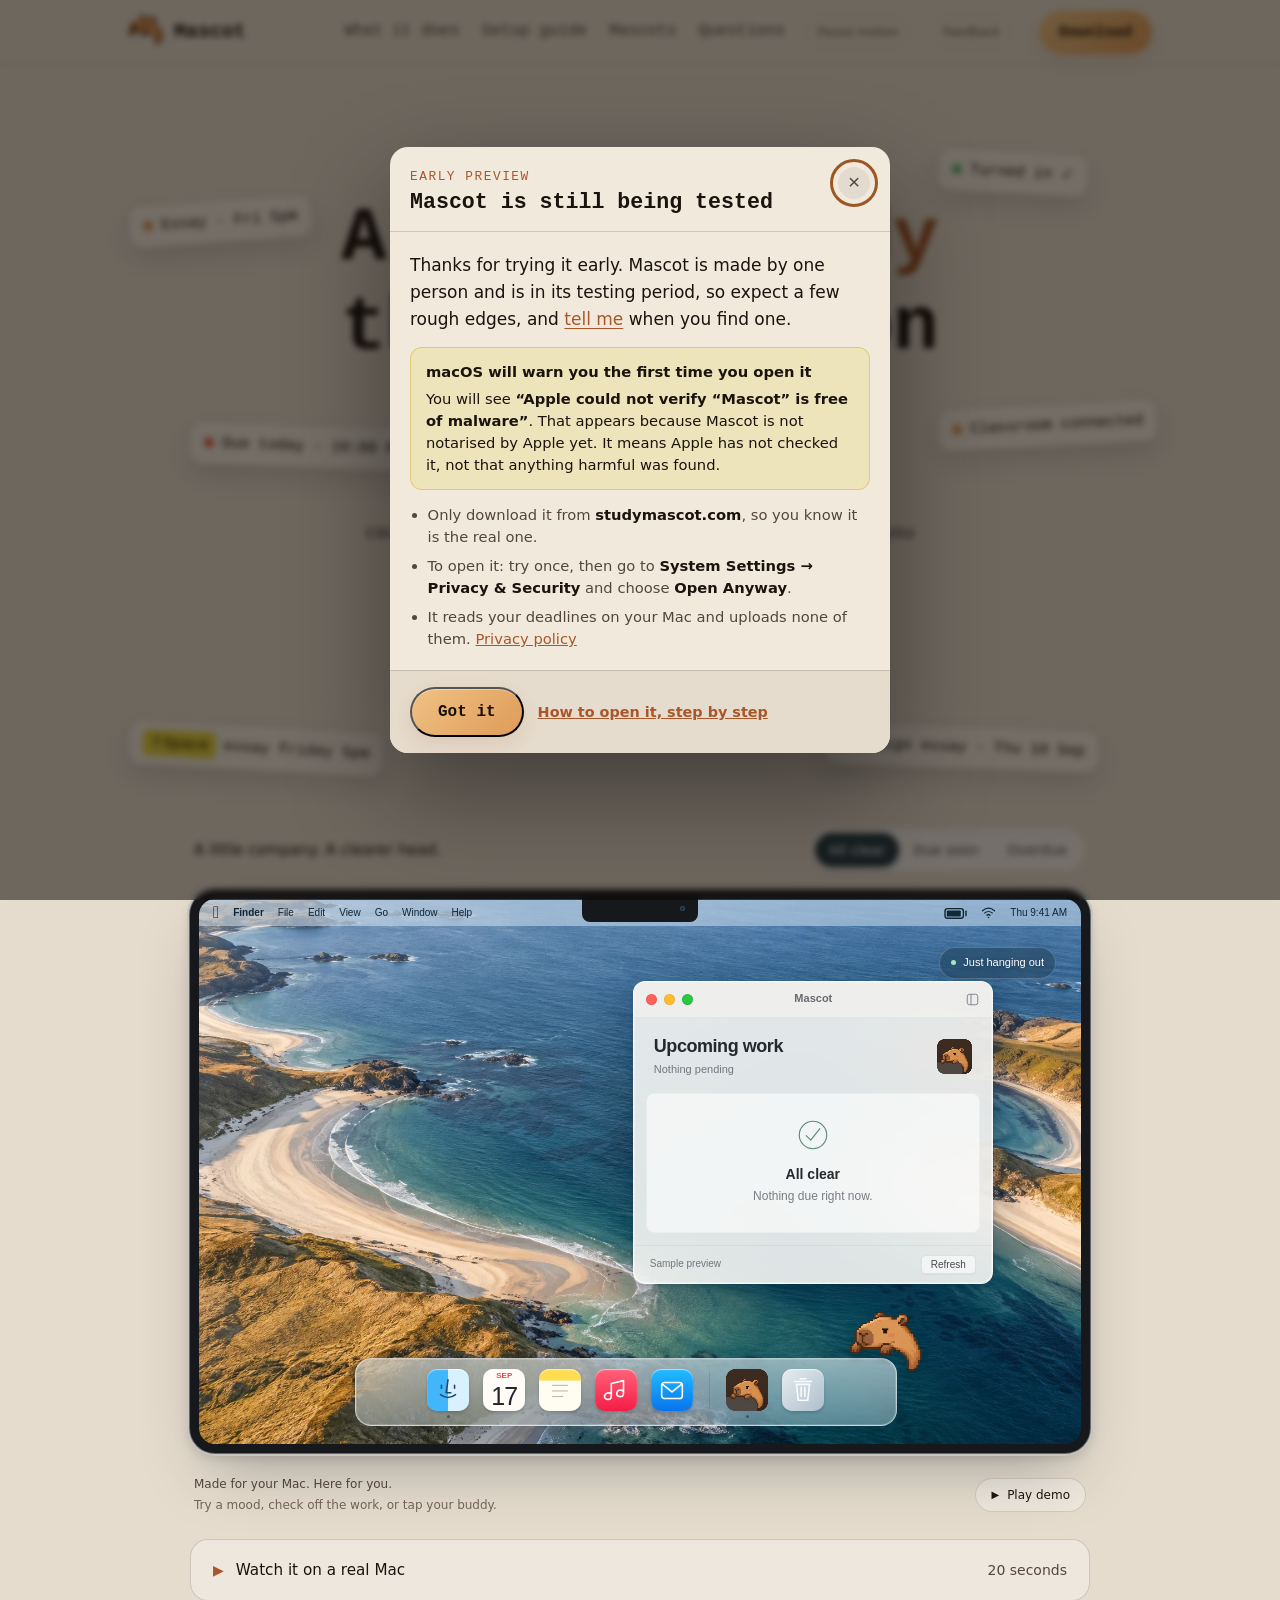
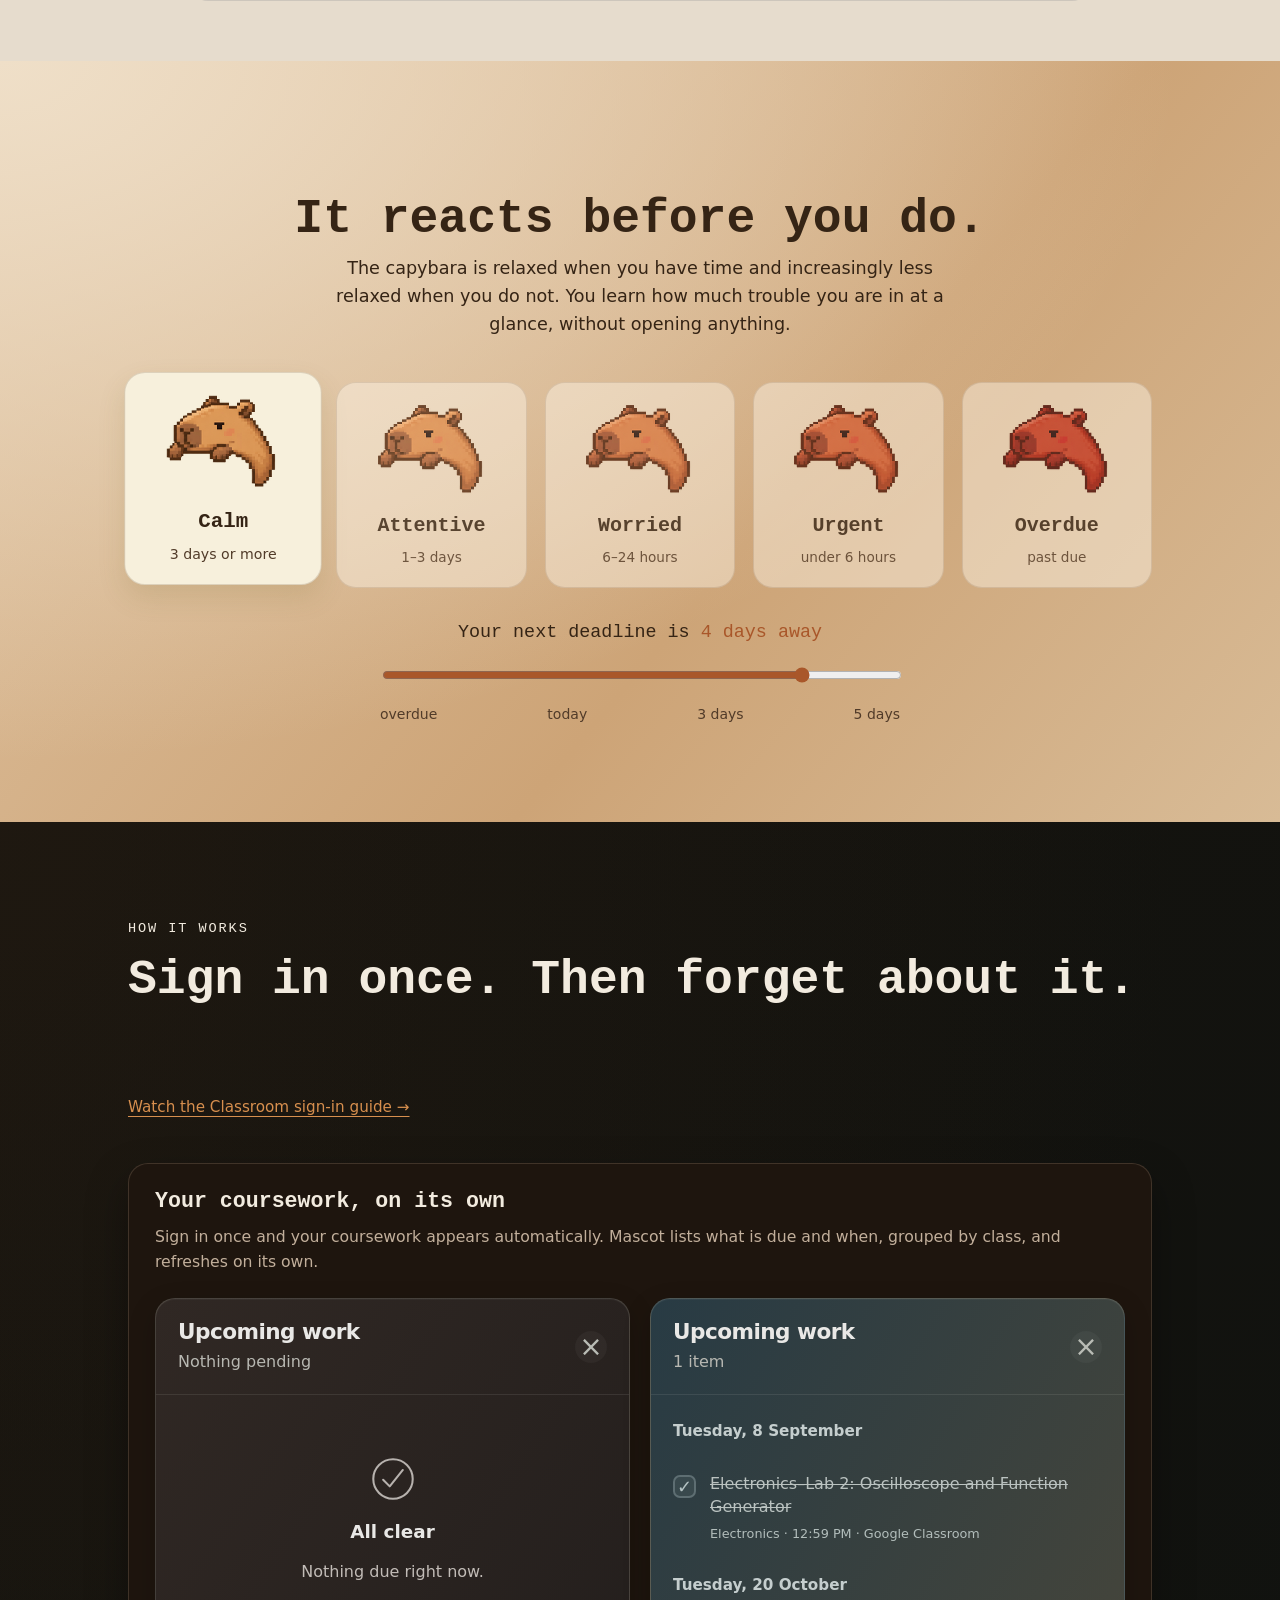
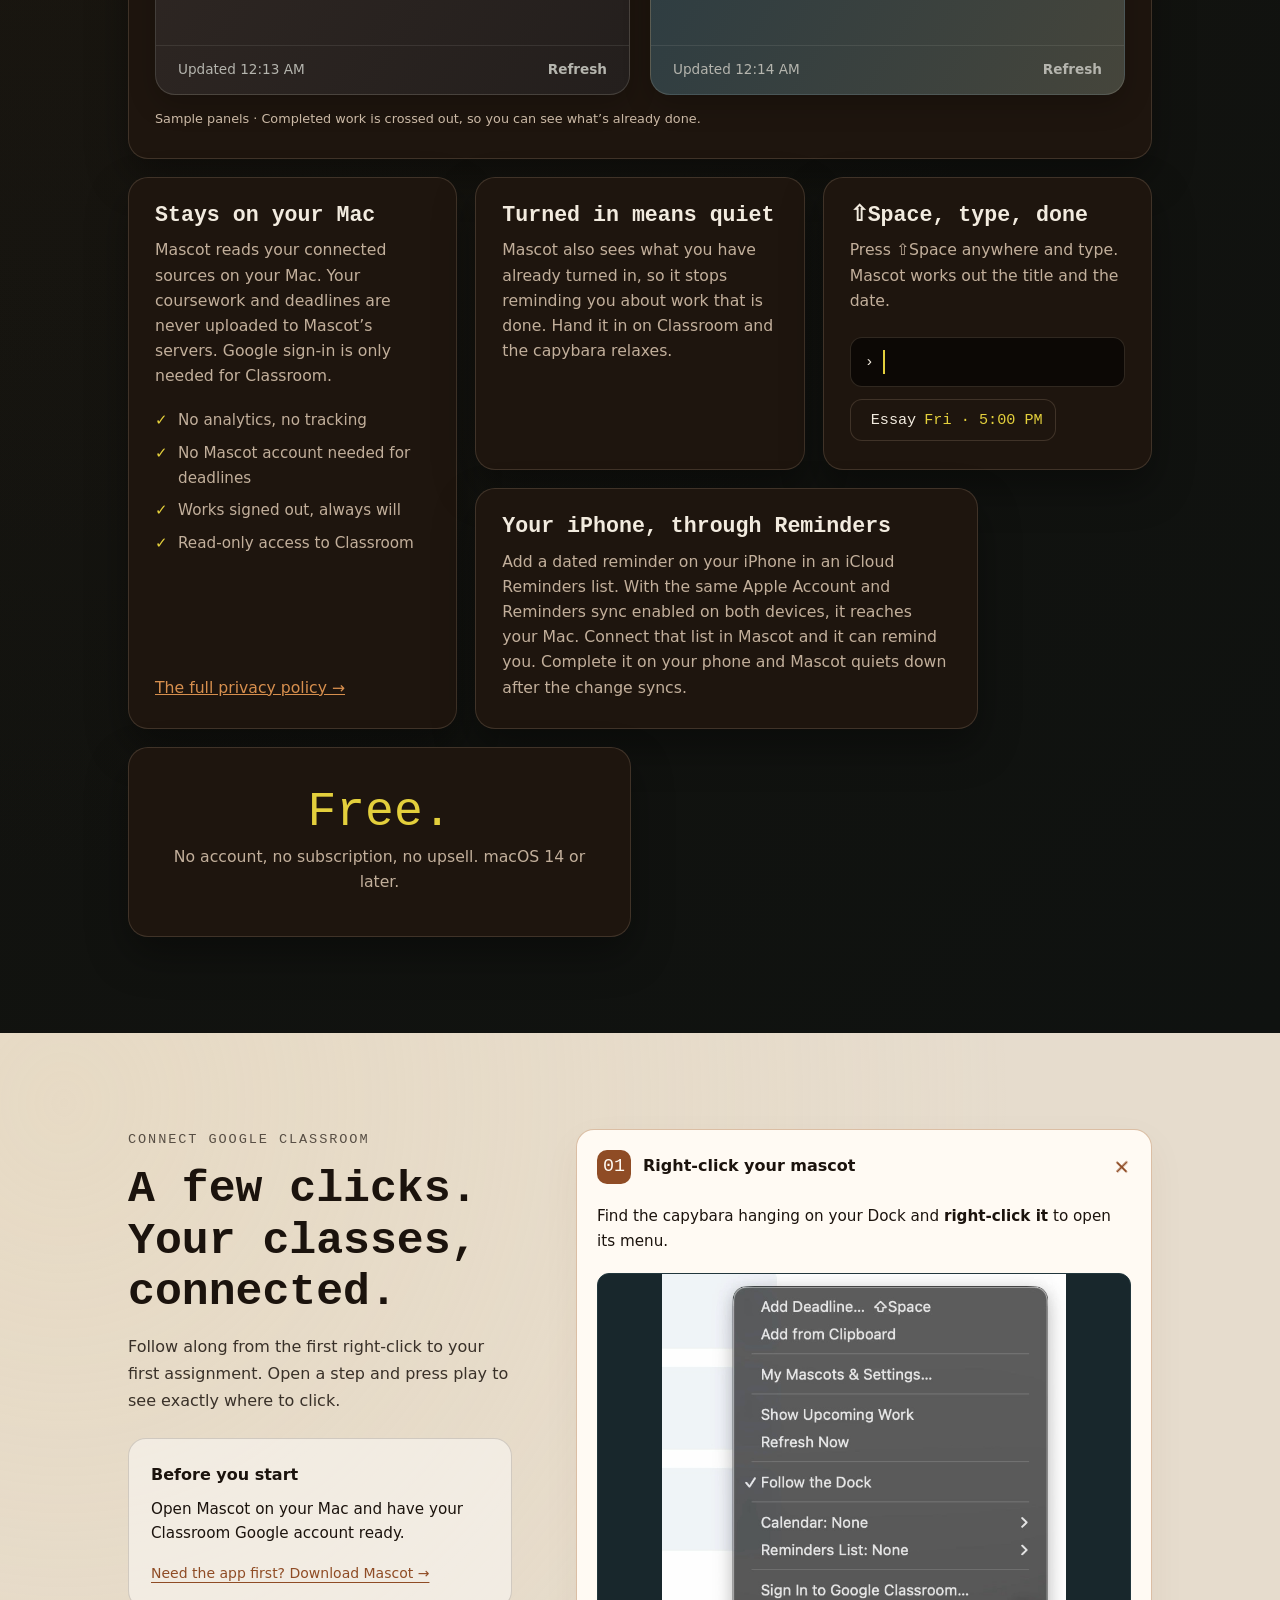
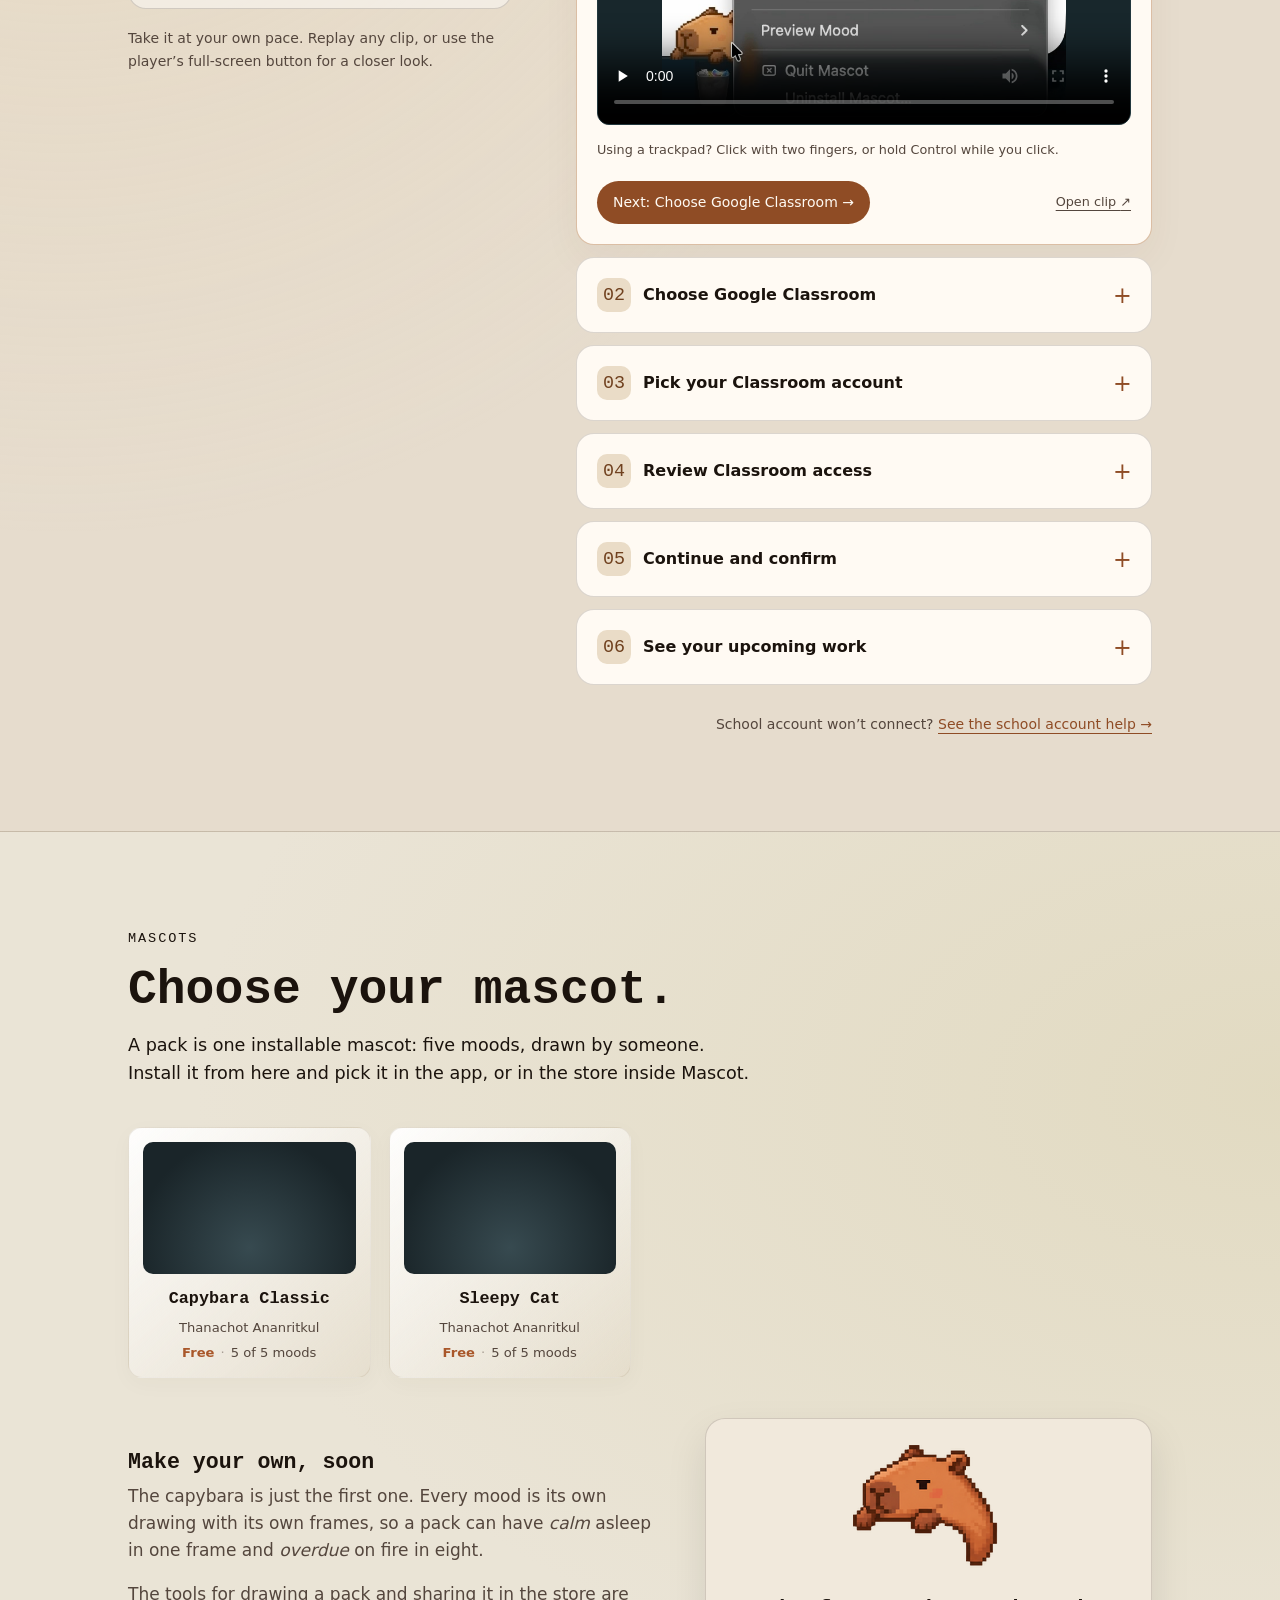
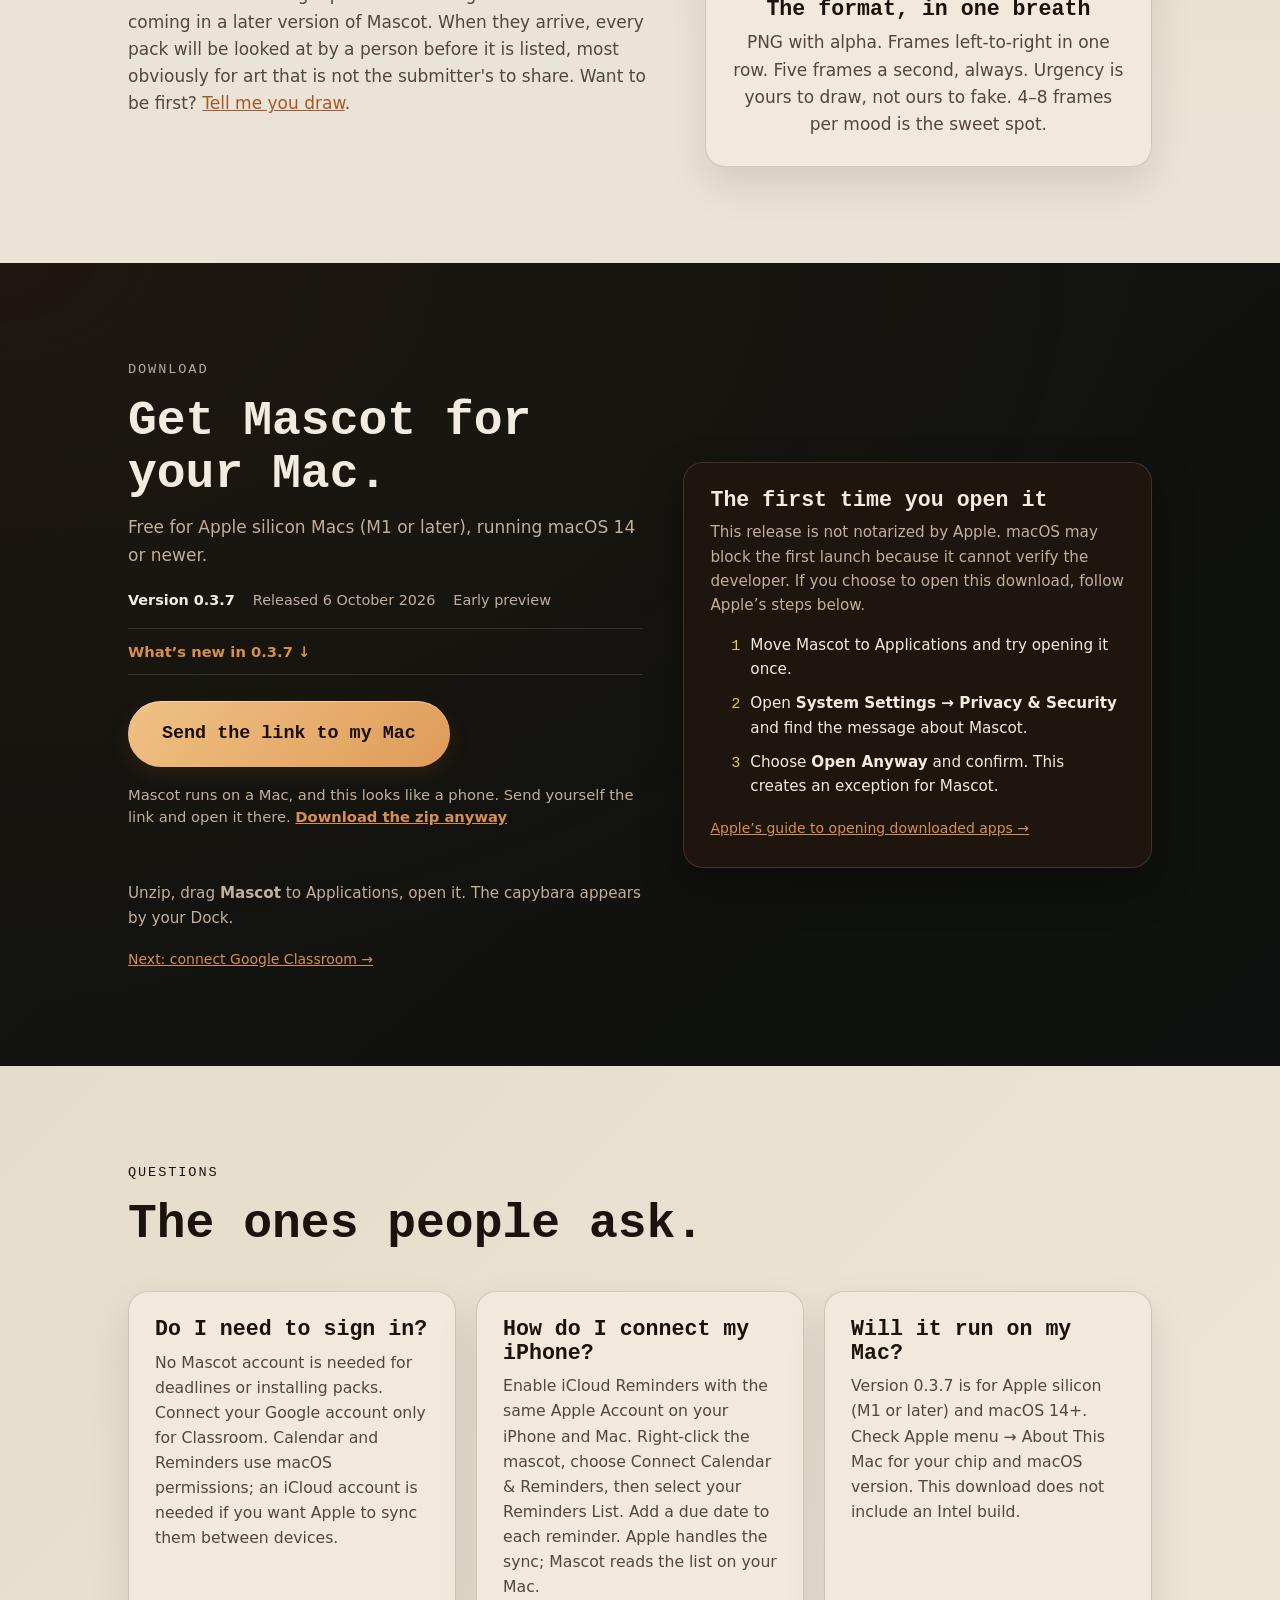
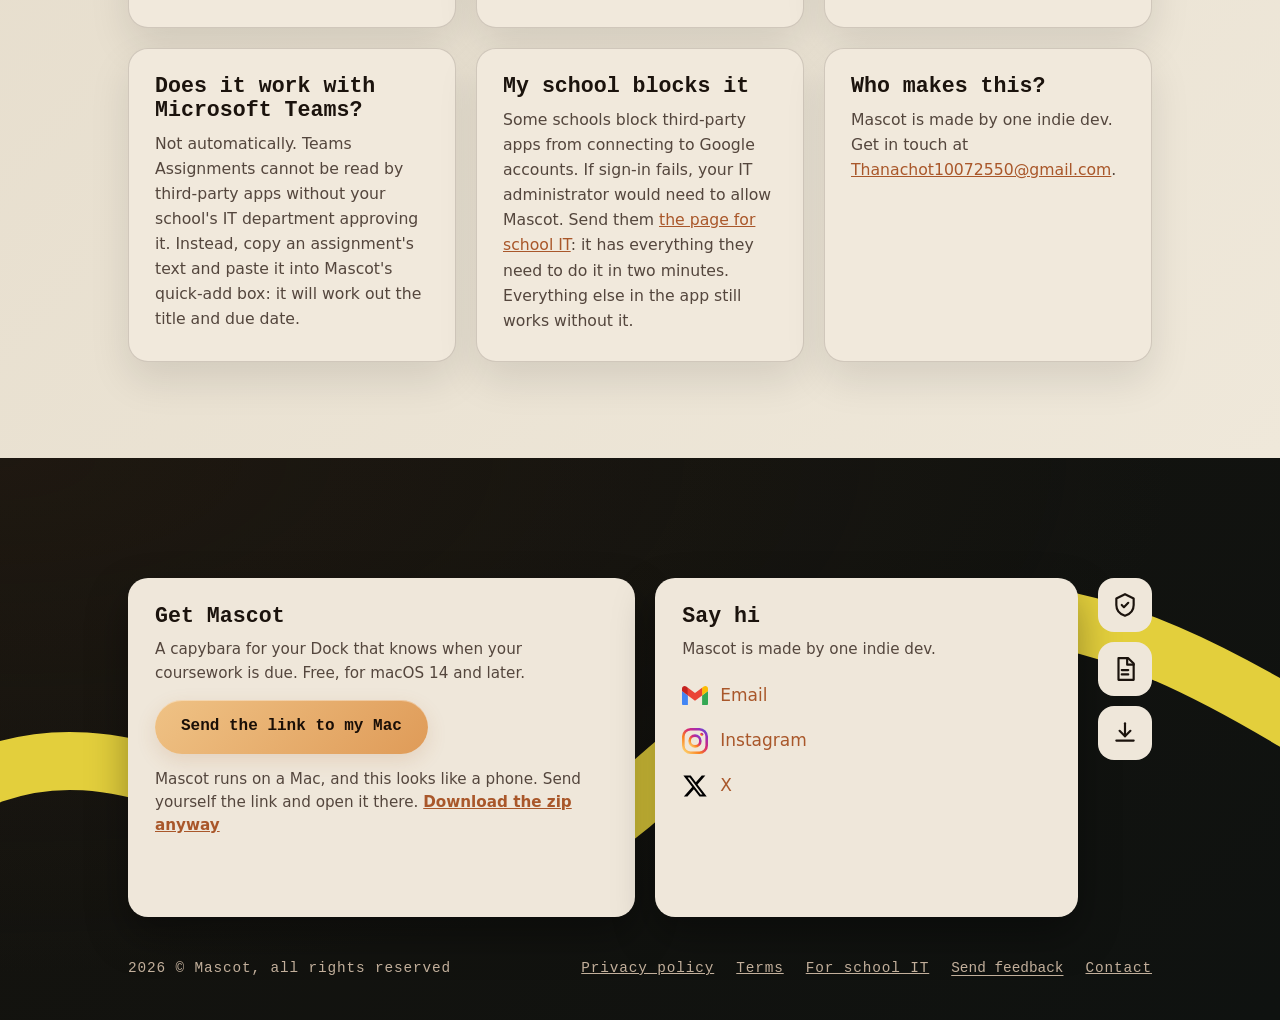
==== commit 5628622c: "Make the website demo mascot half-size Untested: User requested half-size demo mascot; Codex browser" ====
--- a/index.html
+++ b/index.html
@@ -20,7 +20,7 @@
 <meta name="twitter:card" content="summary_large_image">
 <link rel="icon" type="image/png" href="img/favicon.png">
 <link rel="apple-touch-icon" href="img/favicon.png">
-<link rel="stylesheet" href="style.css?v=20261006-icon">
+<link rel="stylesheet" href="style.css?v=20261006-small-pet">
 </head>
 <body class="home">
 <a class="skip-link" href="#preview">Skip to the interactive preview</a>
--- a/style.css
+++ b/style.css
@@ -573,7 +573,7 @@
 .preview-modes { display: flex; padding: 4px; border: 1px solid rgba(79,62,41,.14); border-radius: 100px; background: rgba(255,255,255,.5); }
 .preview-modes button { border: 0; border-radius: 100px; background: transparent; font: 500 .875rem var(--body); padding: 9px 14px; color: var(--ink-muted); cursor: pointer; transition: color .2s, background .2s, box-shadow .2s; white-space: nowrap; }
 .preview-modes button[aria-pressed=true] { background: #263b42; color: #fff; box-shadow: 0 3px 10px #14252a24; }
-.desktop-scene { --dock-height:68px; --dock-bottom:18px; --pet-width:150px; --body:-apple-system,BlinkMacSystemFont,"Segoe UI",sans-serif; position:relative; width:100%; aspect-ratio:16 / 10; min-height:560px; isolation:isolate; border:9px solid #17181b; border-radius:25px; overflow:hidden; color:#26282e; font-family:var(--body); background:#457d9c url(img/desktop-coast.webp) center / cover; box-shadow:0 0 0 1px #67676b,0 0 0 3px #c7c5c0,0 30px 65px -20px #1b26345c,0 5px 12px #0002; }
+.desktop-scene { --dock-height:68px; --dock-bottom:18px; --pet-width:75px; --body:-apple-system,BlinkMacSystemFont,"Segoe UI",sans-serif; position:relative; width:100%; aspect-ratio:16 / 10; min-height:560px; isolation:isolate; border:9px solid #17181b; border-radius:25px; overflow:hidden; color:#26282e; font-family:var(--body); background:#457d9c url(img/desktop-coast.webp) center / cover; box-shadow:0 0 0 1px #67676b,0 0 0 3px #c7c5c0,0 30px 65px -20px #1b26345c,0 5px 12px #0002; }
 .mac-menubar { position:absolute; top:0; inset-inline:0; height:27px; display:flex; justify-content:space-between; align-items:center; padding:0 14px; background:#e4f1fa70; backdrop-filter:blur(24px); -webkit-backdrop-filter:blur(24px); font-size:10px; line-height:1; color:#122734; }
 .mac-menu-left,.mac-menu-right { display:flex; align-items:center; gap:14px; white-space:nowrap; }
 .mac-menu-left b { font-weight:650; }
@@ -730,7 +730,7 @@
     .motion-toggle { font-size:.75rem; padding:6px 8px; }
     .preview-toolbar { gap:12px; }
     .preview-toolbar > p { font-size:.875rem; }
-    .desktop-scene { --pet-width:126px; --dock-height:58px; --dock-bottom:20px; height:505px; min-height:0; aspect-ratio:auto; border-width:6px; border-radius:18px; }
+    .desktop-scene { --pet-width:63px; --dock-height:58px; --dock-bottom:20px; height:505px; min-height:0; aspect-ratio:auto; border-width:6px; border-radius:18px; }
     .mac-menubar { padding-inline:10px; font-size:9px; }
     .mac-menu-left,.mac-menu-right { gap:10px; }
     .mac-menu-extra,.mac-menu-view,.mac-battery { display:none; }
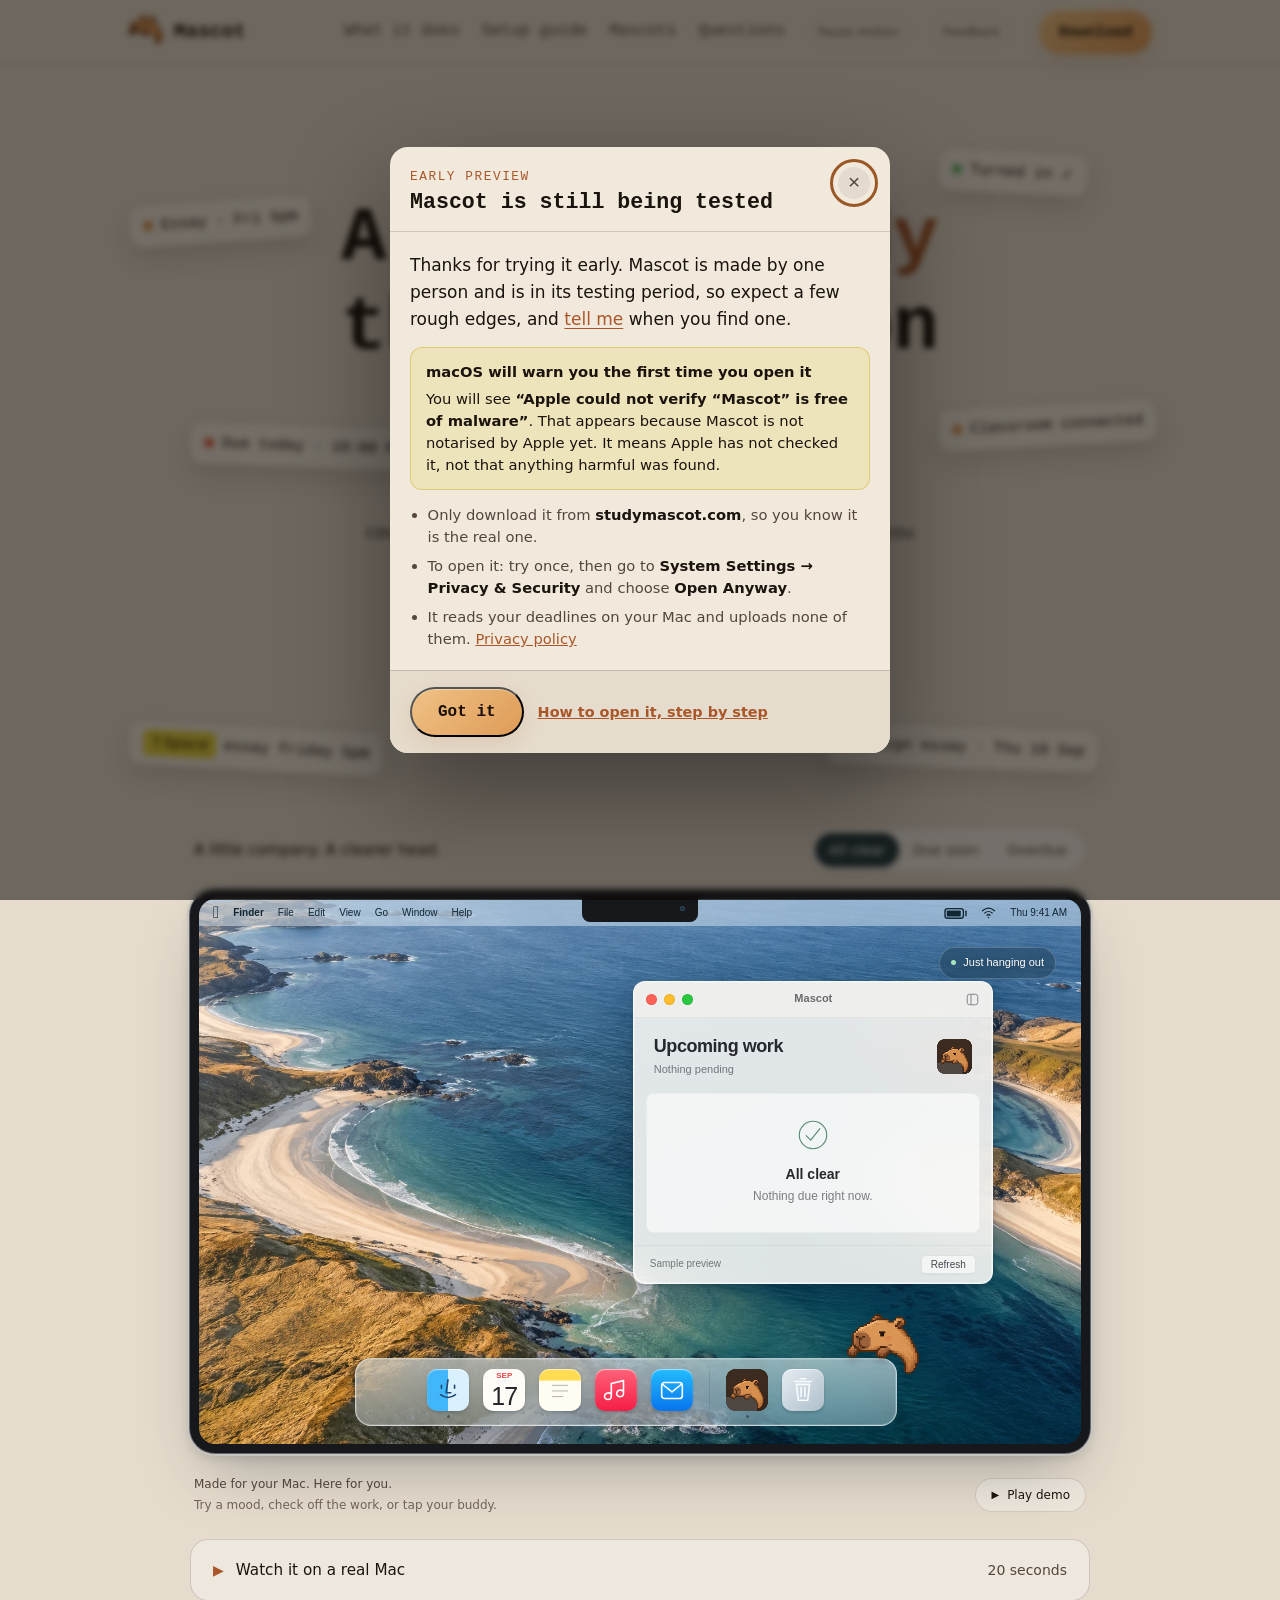
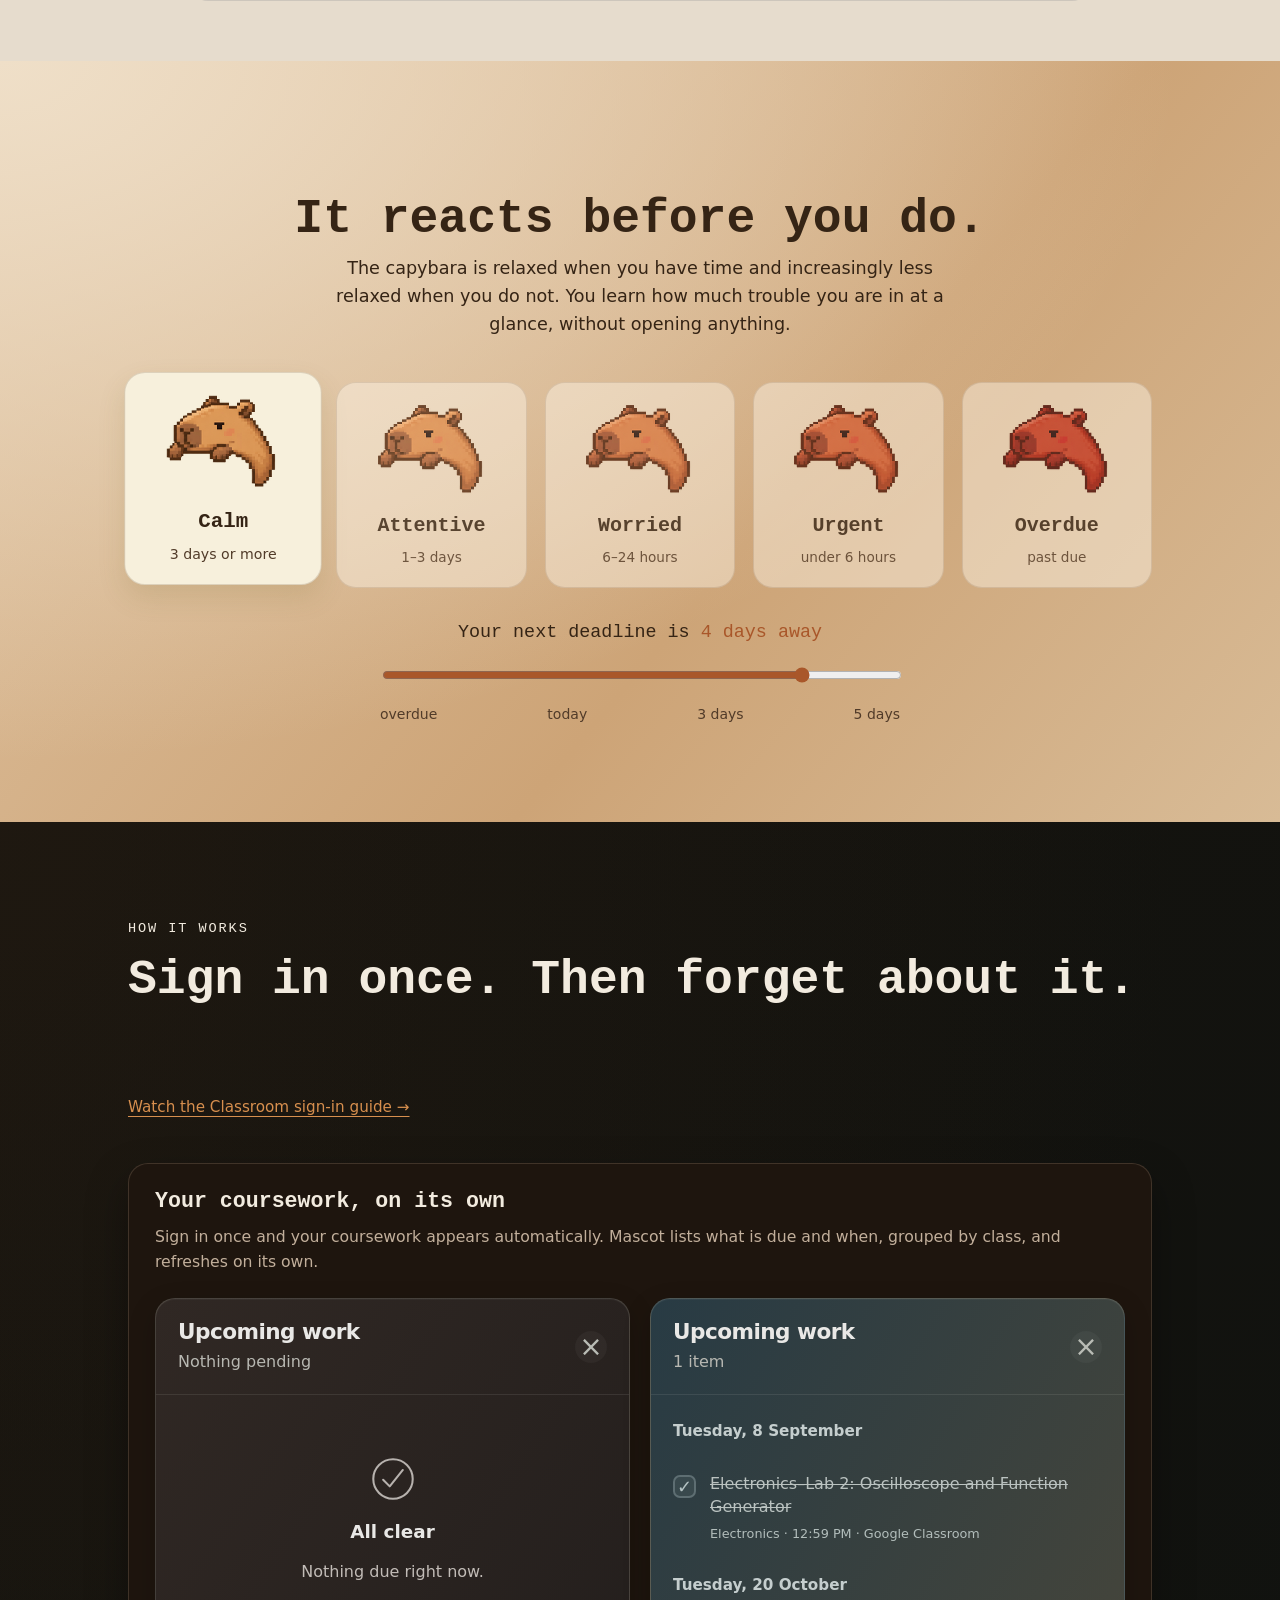
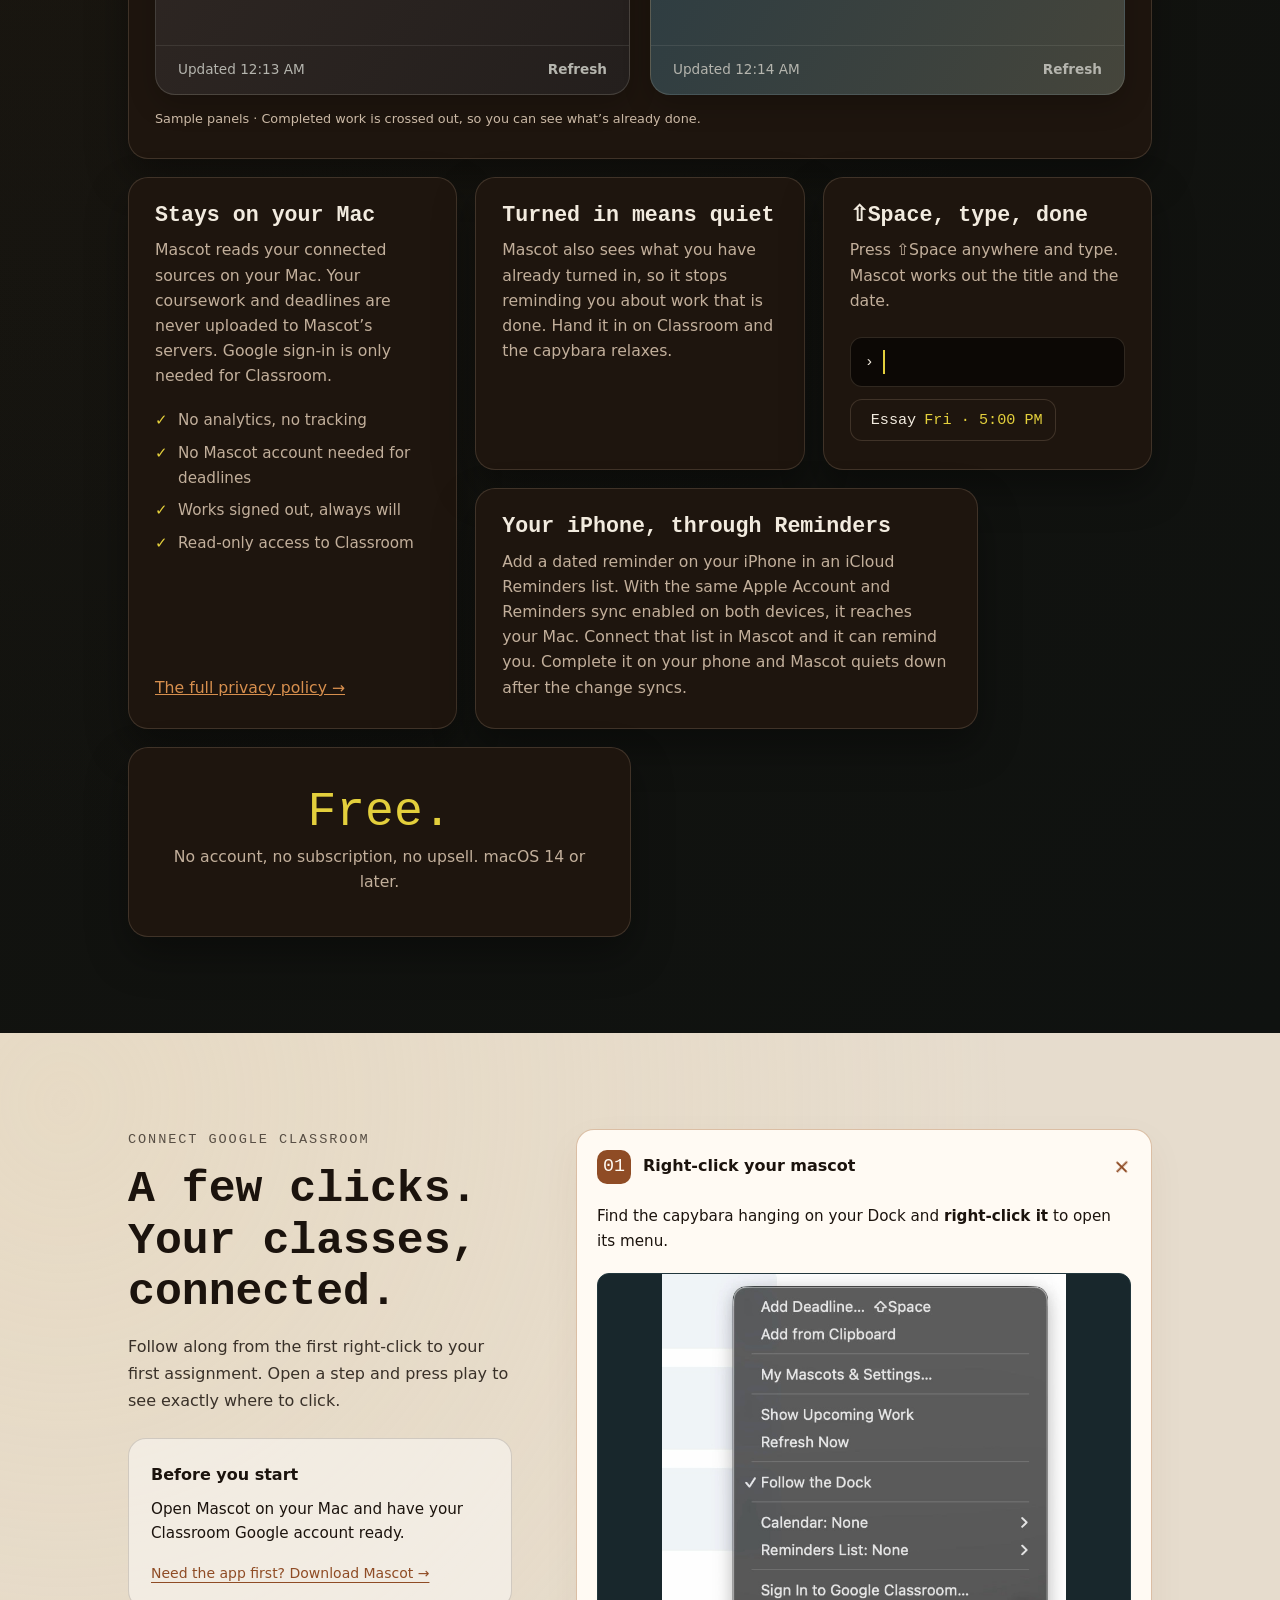
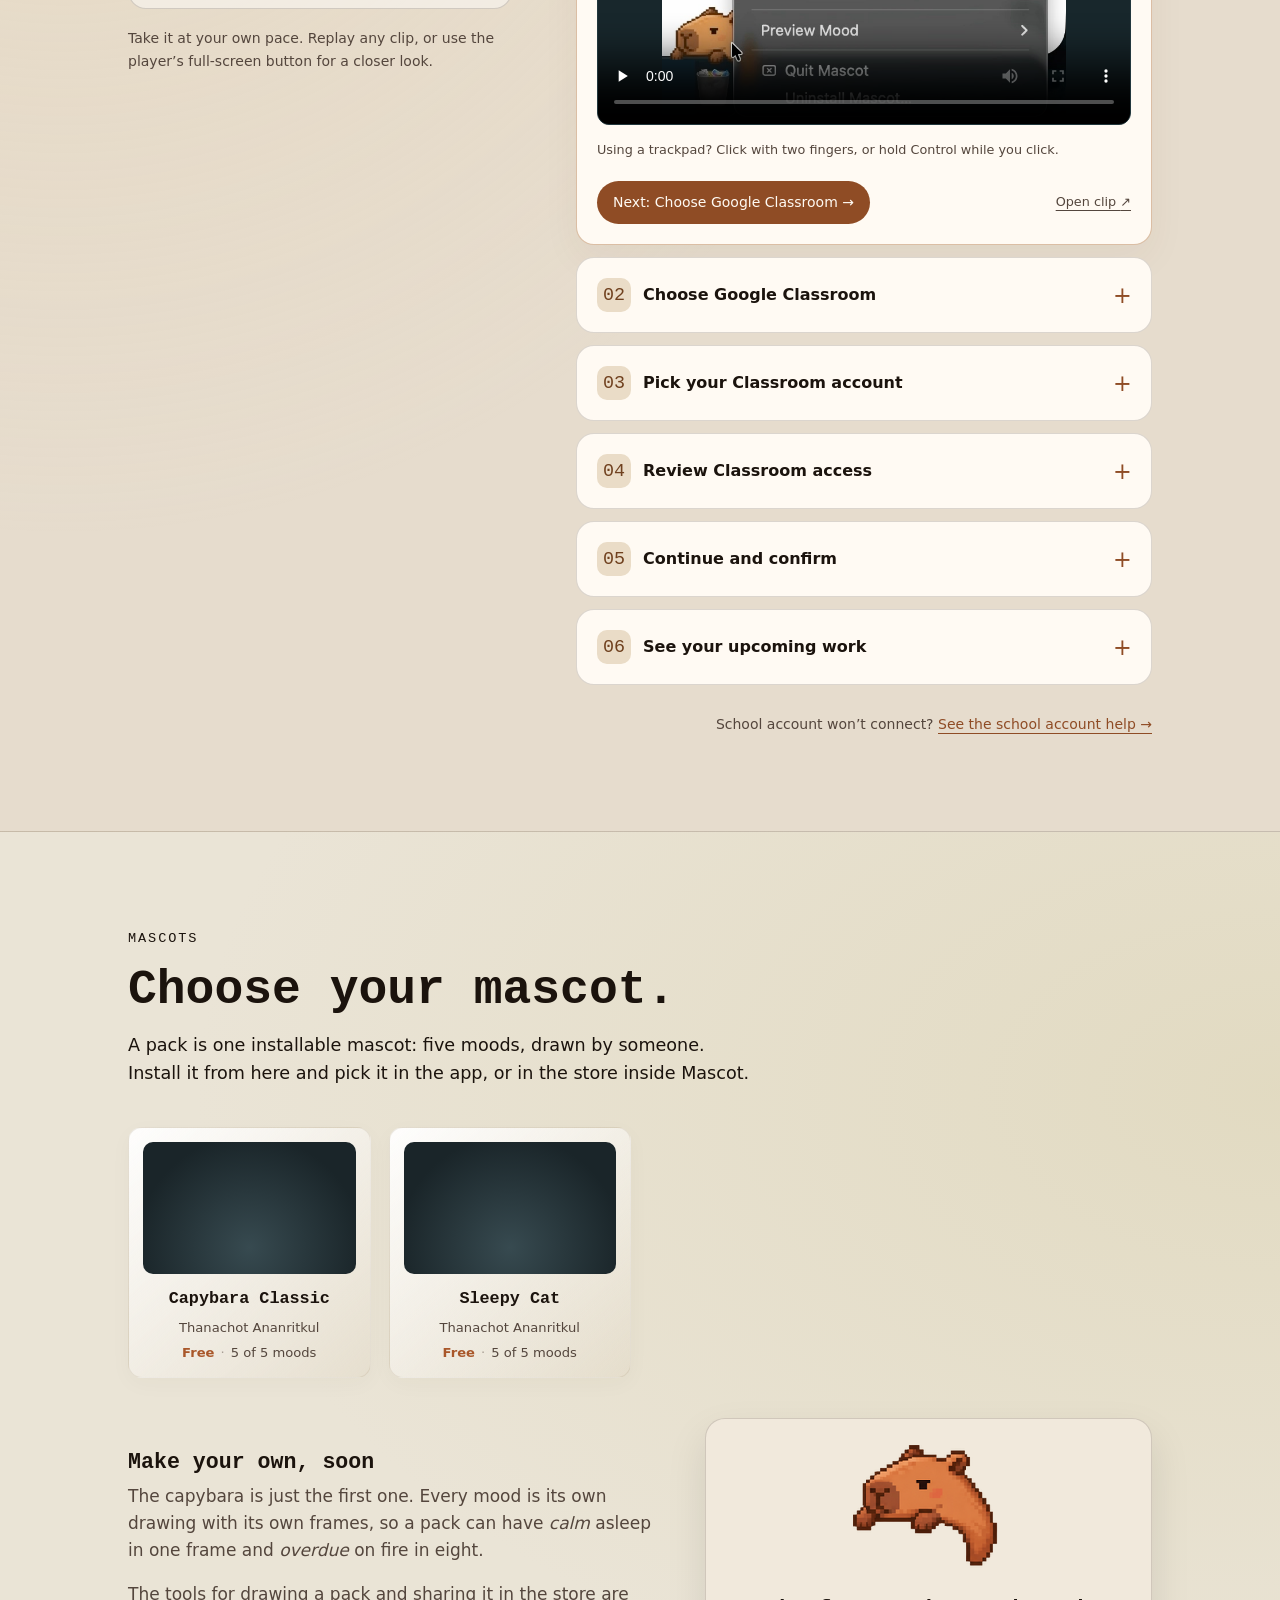
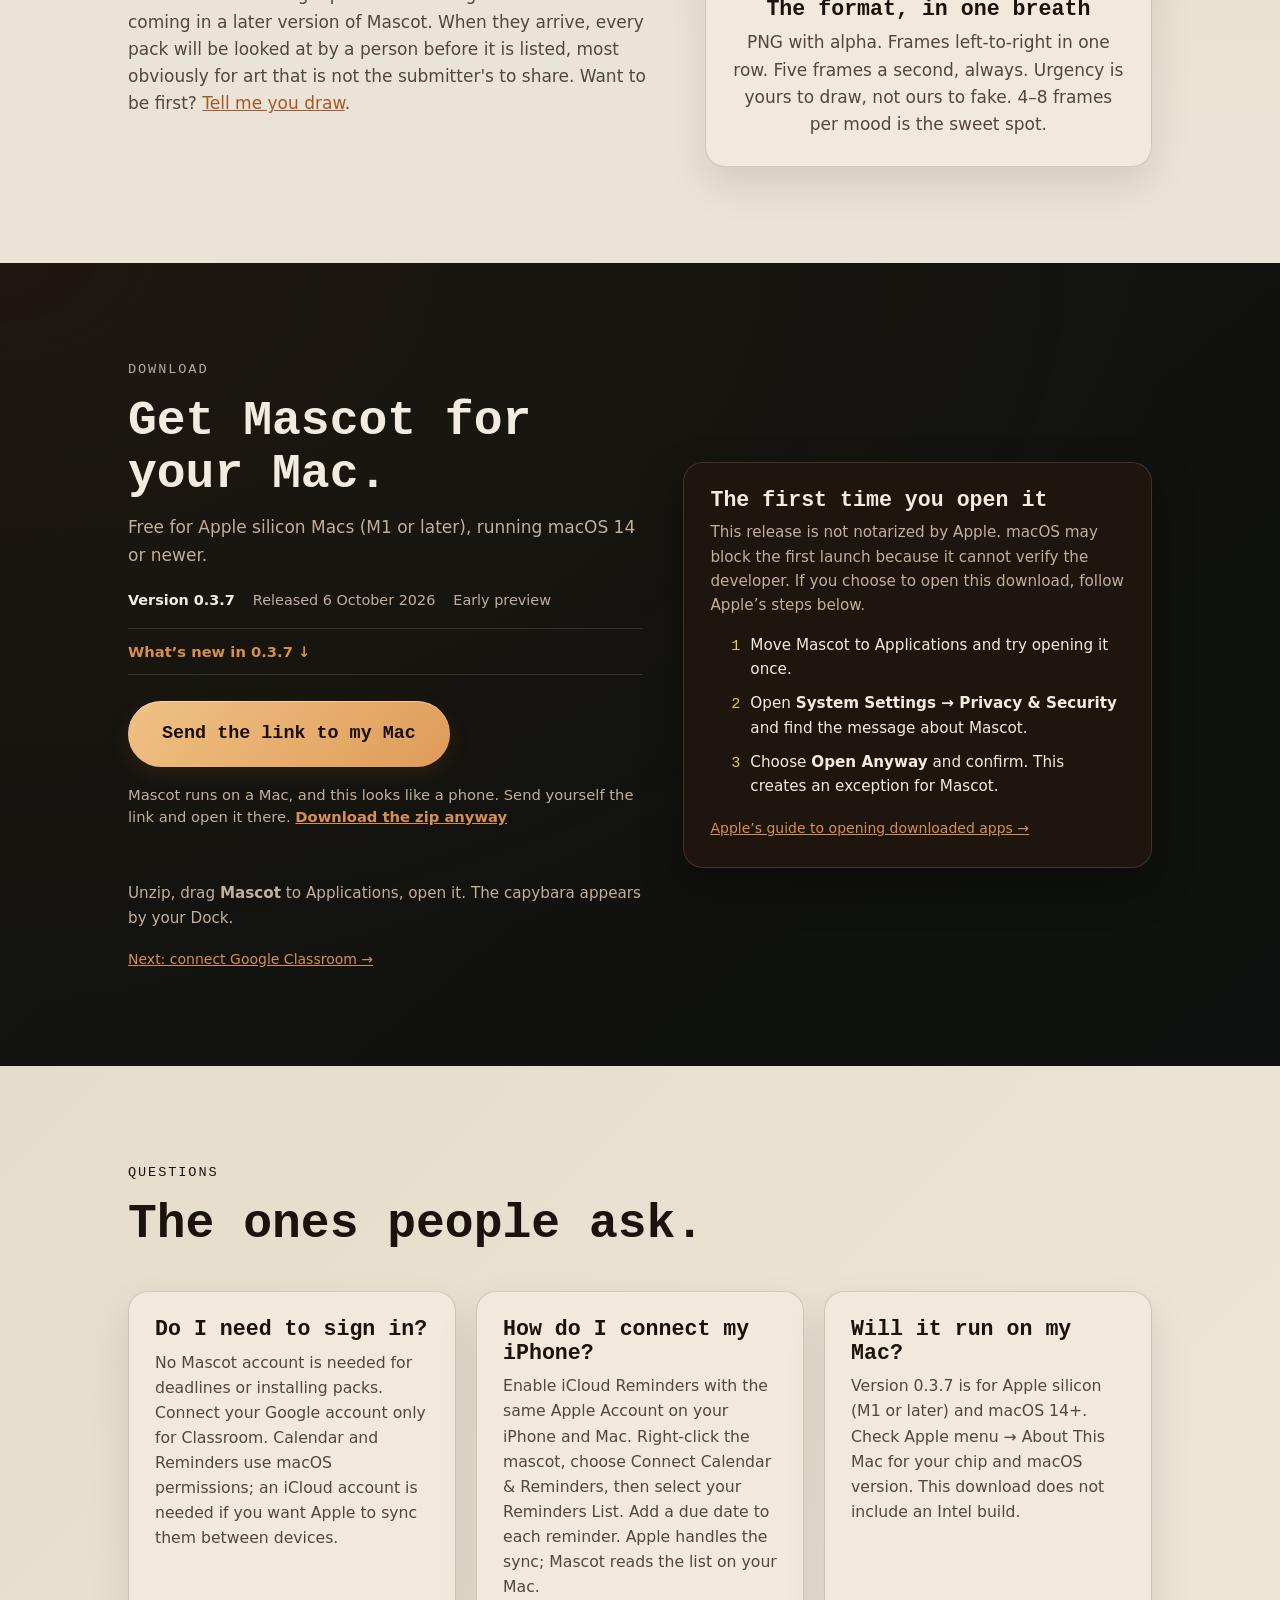
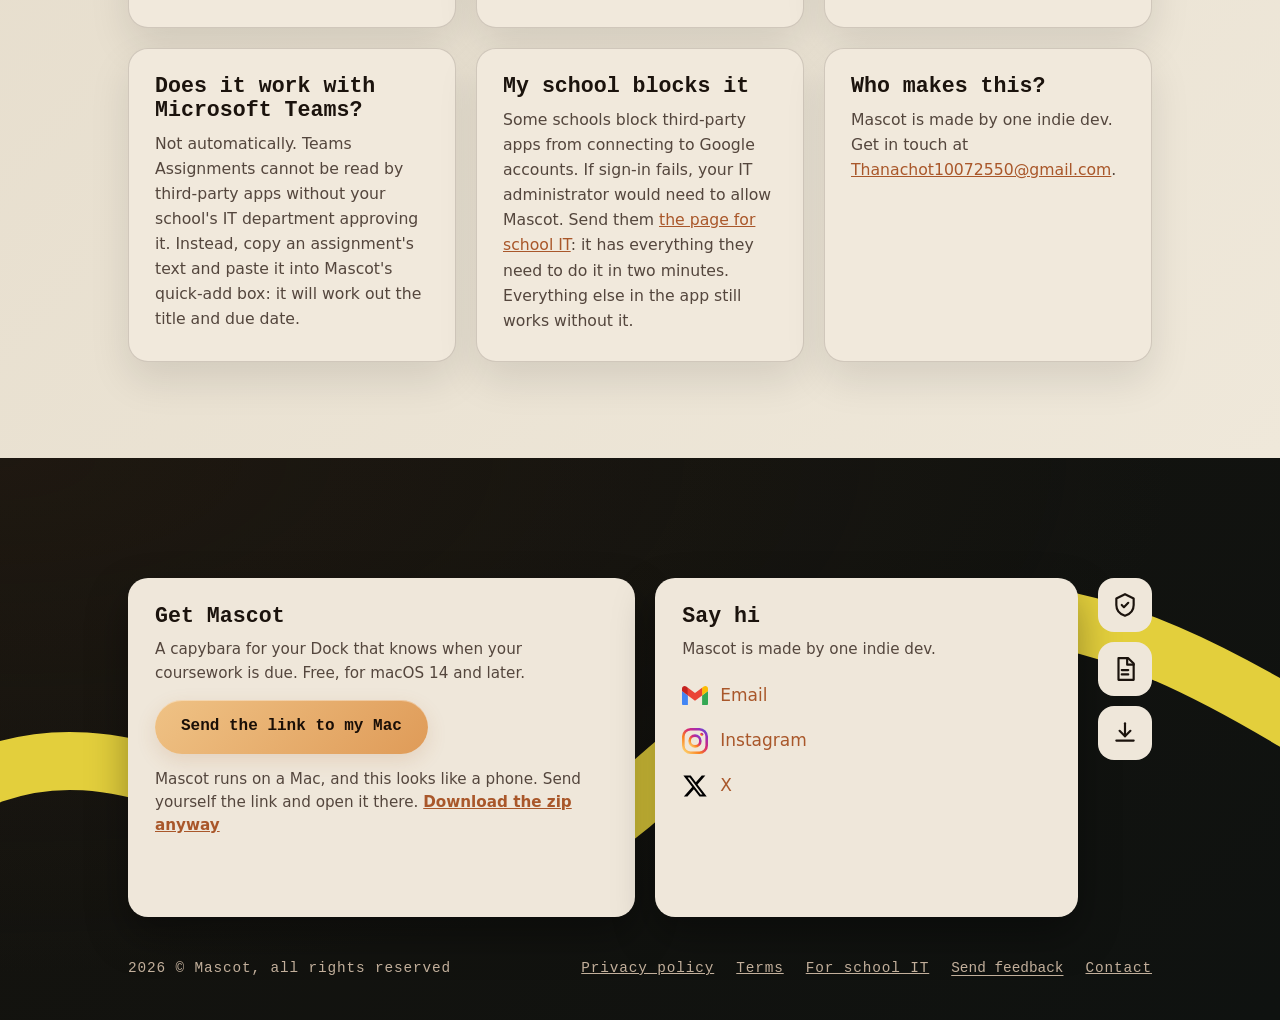
==== commit 21b6c462: "Adjust the demo mascot position by three pixels Untested: User requested 3px left/down adjustment; e" ====
--- a/index.html
+++ b/index.html
@@ -20,7 +20,7 @@
 <meta name="twitter:card" content="summary_large_image">
 <link rel="icon" type="image/png" href="img/favicon.png">
 <link rel="apple-touch-icon" href="img/favicon.png">
-<link rel="stylesheet" href="style.css?v=20261006-small-pet">
+<link rel="stylesheet" href="style.css?v=20261006-pet-offset">
 </head>
 <body class="home">
 <a class="skip-link" href="#preview">Skip to the interactive preview</a>
--- a/style.css
+++ b/style.css
@@ -626,7 +626,7 @@
 @keyframes panel-content-in { from { opacity:.4; transform:translateY(5px); } to { opacity:1; transform:none; } }
 /* The sprite's paw line stays on the Dock's top edge at every size. */
 .dock-assembly { position:absolute; width:min(570px,94%); left:50%; transform:translateX(-50%); bottom:var(--dock-bottom); height:var(--dock-height); }
-.desktop-pet { position:absolute; right:0; bottom:calc(var(--dock-height) - var(--pet-width) * .30128205); z-index:3; border:0; padding:0; background:none; cursor:pointer; border-radius:12px; }
+.desktop-pet { position:absolute; right:3px; bottom:calc(var(--dock-height) - var(--pet-width) * .30128205 - 3px); z-index:3; border:0; padding:0; background:none; cursor:pointer; border-radius:12px; }
 .desktop-pet .sprite { --fw:var(--pet-width); filter:drop-shadow(0 5px 3px #0002); }
 .desktop-pet:hover { filter:brightness(1.06); }
 .mac-dock { position:absolute; left:0; right:calc(var(--pet-width) * .38); bottom:0; height:100%; border:1px solid #fff8; border-radius:16px; background:linear-gradient(180deg,#e9eff09c,#dae7ef66); backdrop-filter:blur(24px) saturate(1.5); -webkit-backdrop-filter:blur(24px) saturate(1.5); box-shadow:0 6px 20px #091e352e,inset 0 0 0 1px #ffffff26; display:flex; align-items:center; justify-content:center; gap:14px; padding:8px 14px 12px; }
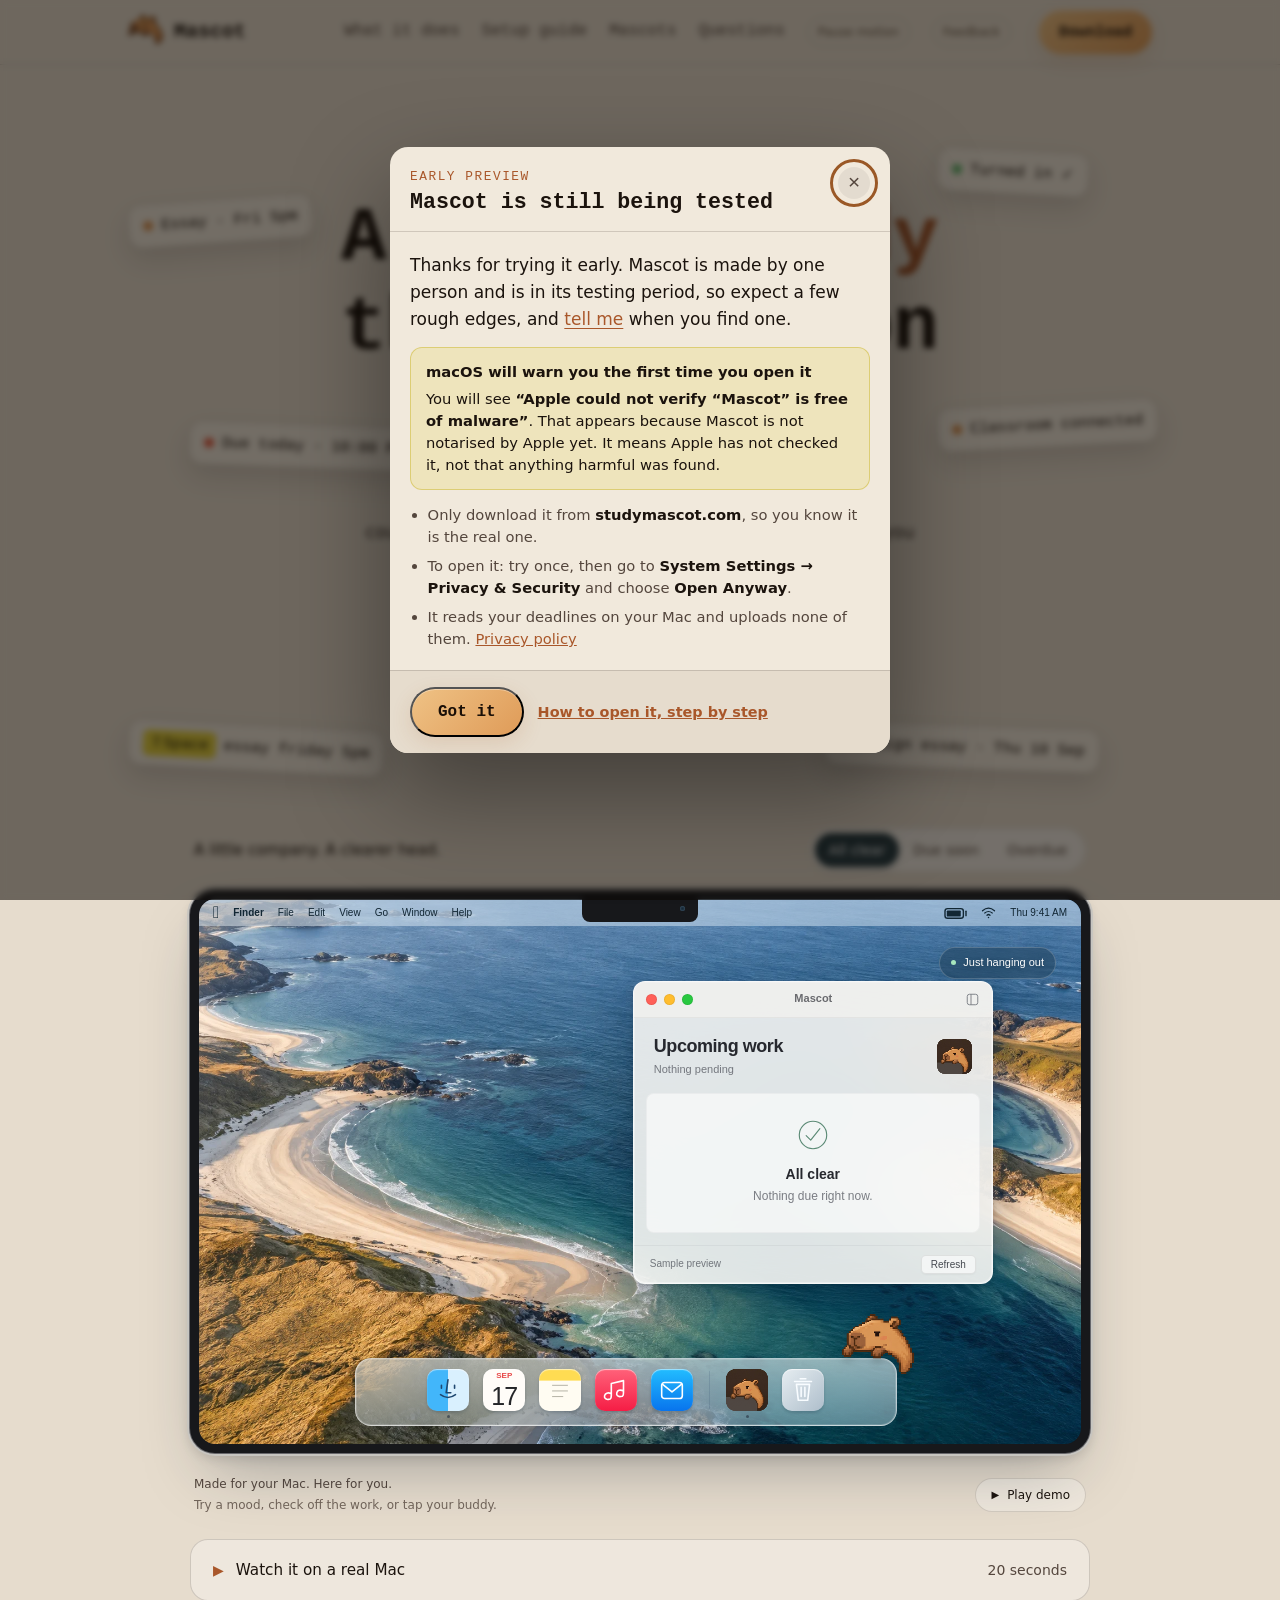
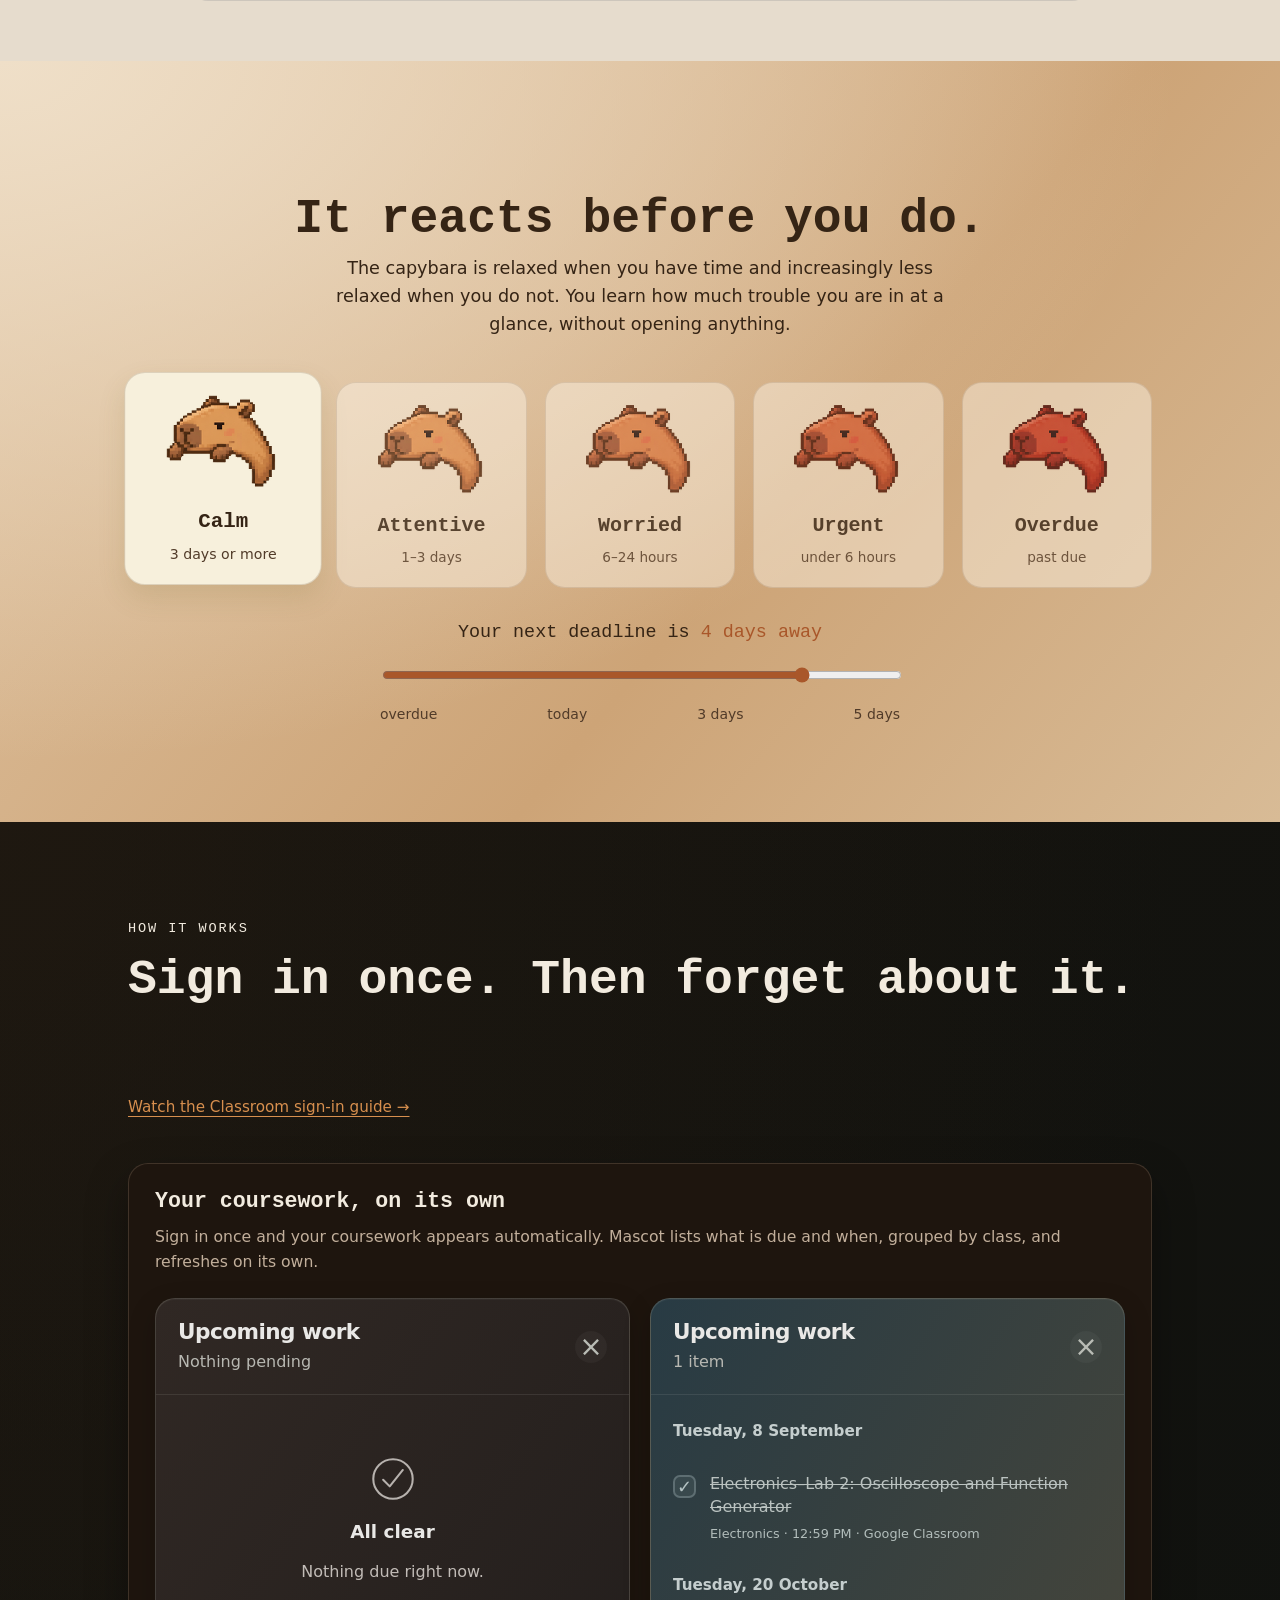
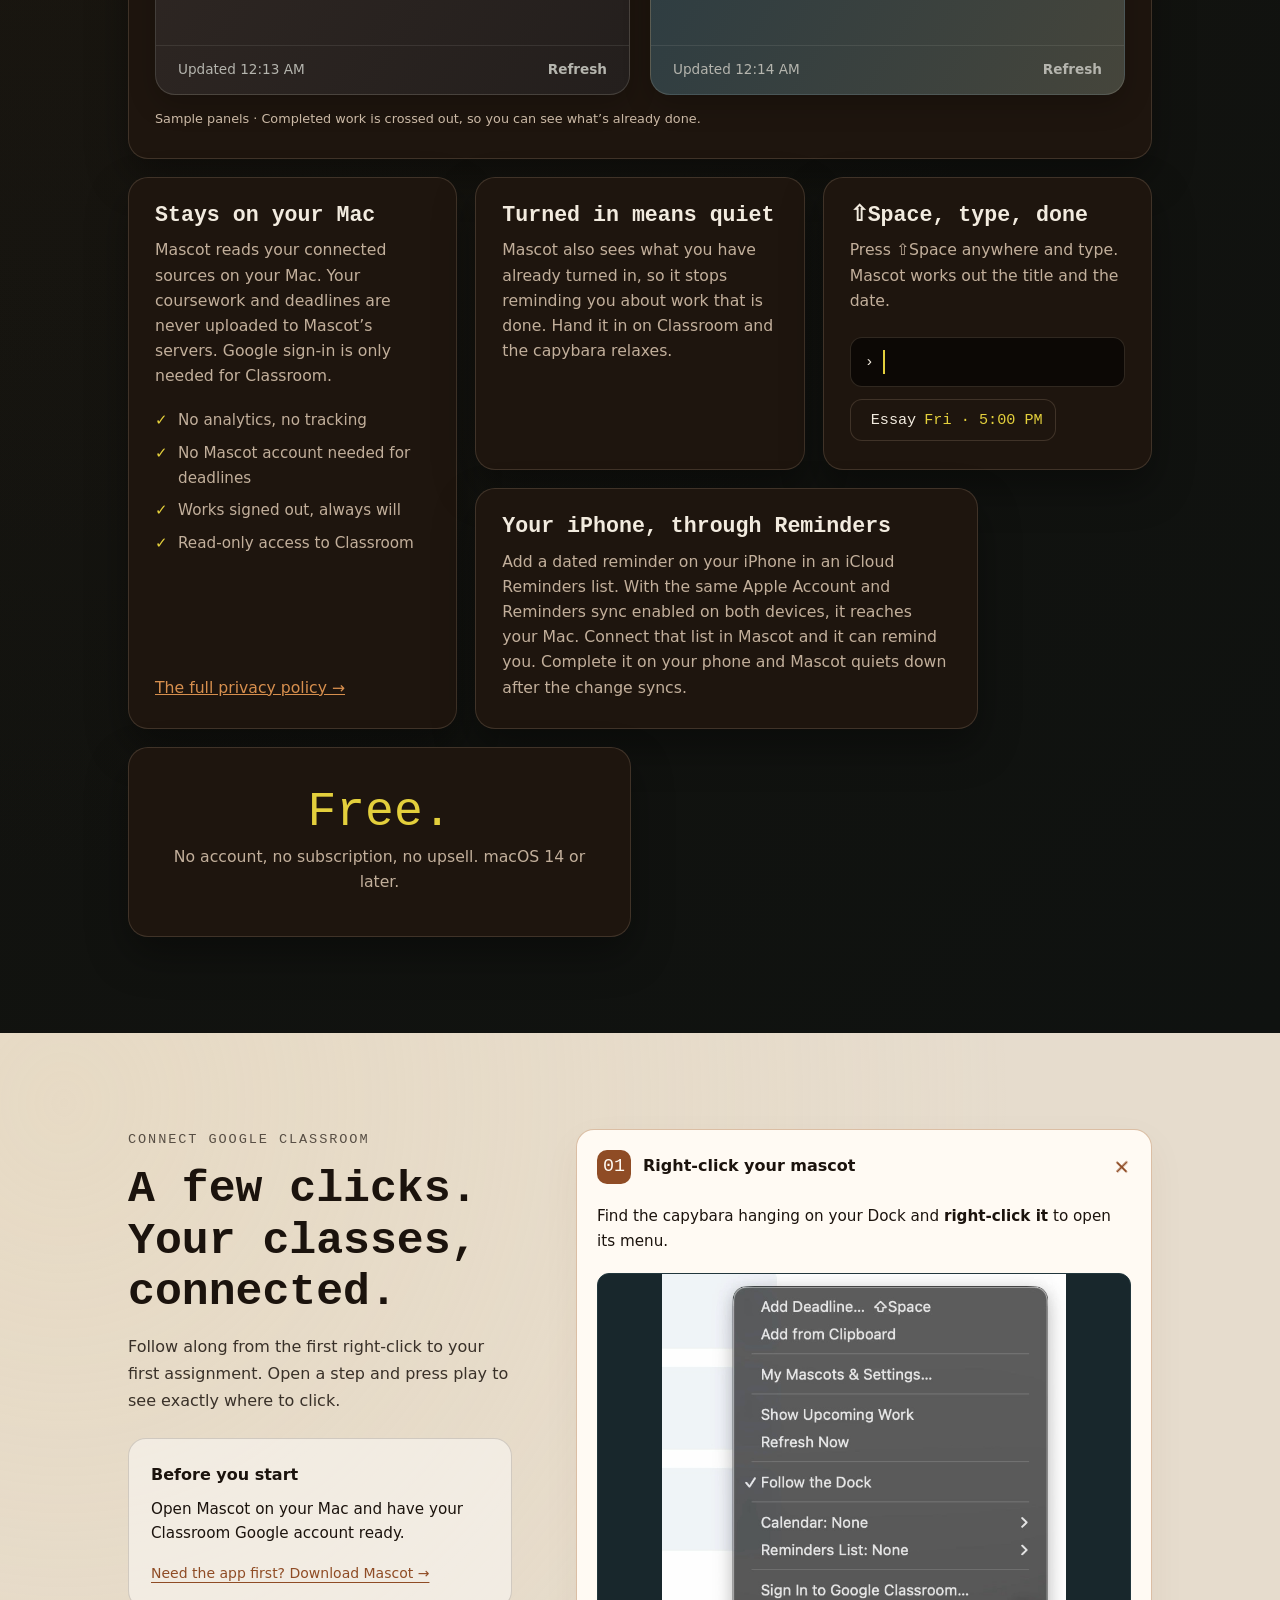
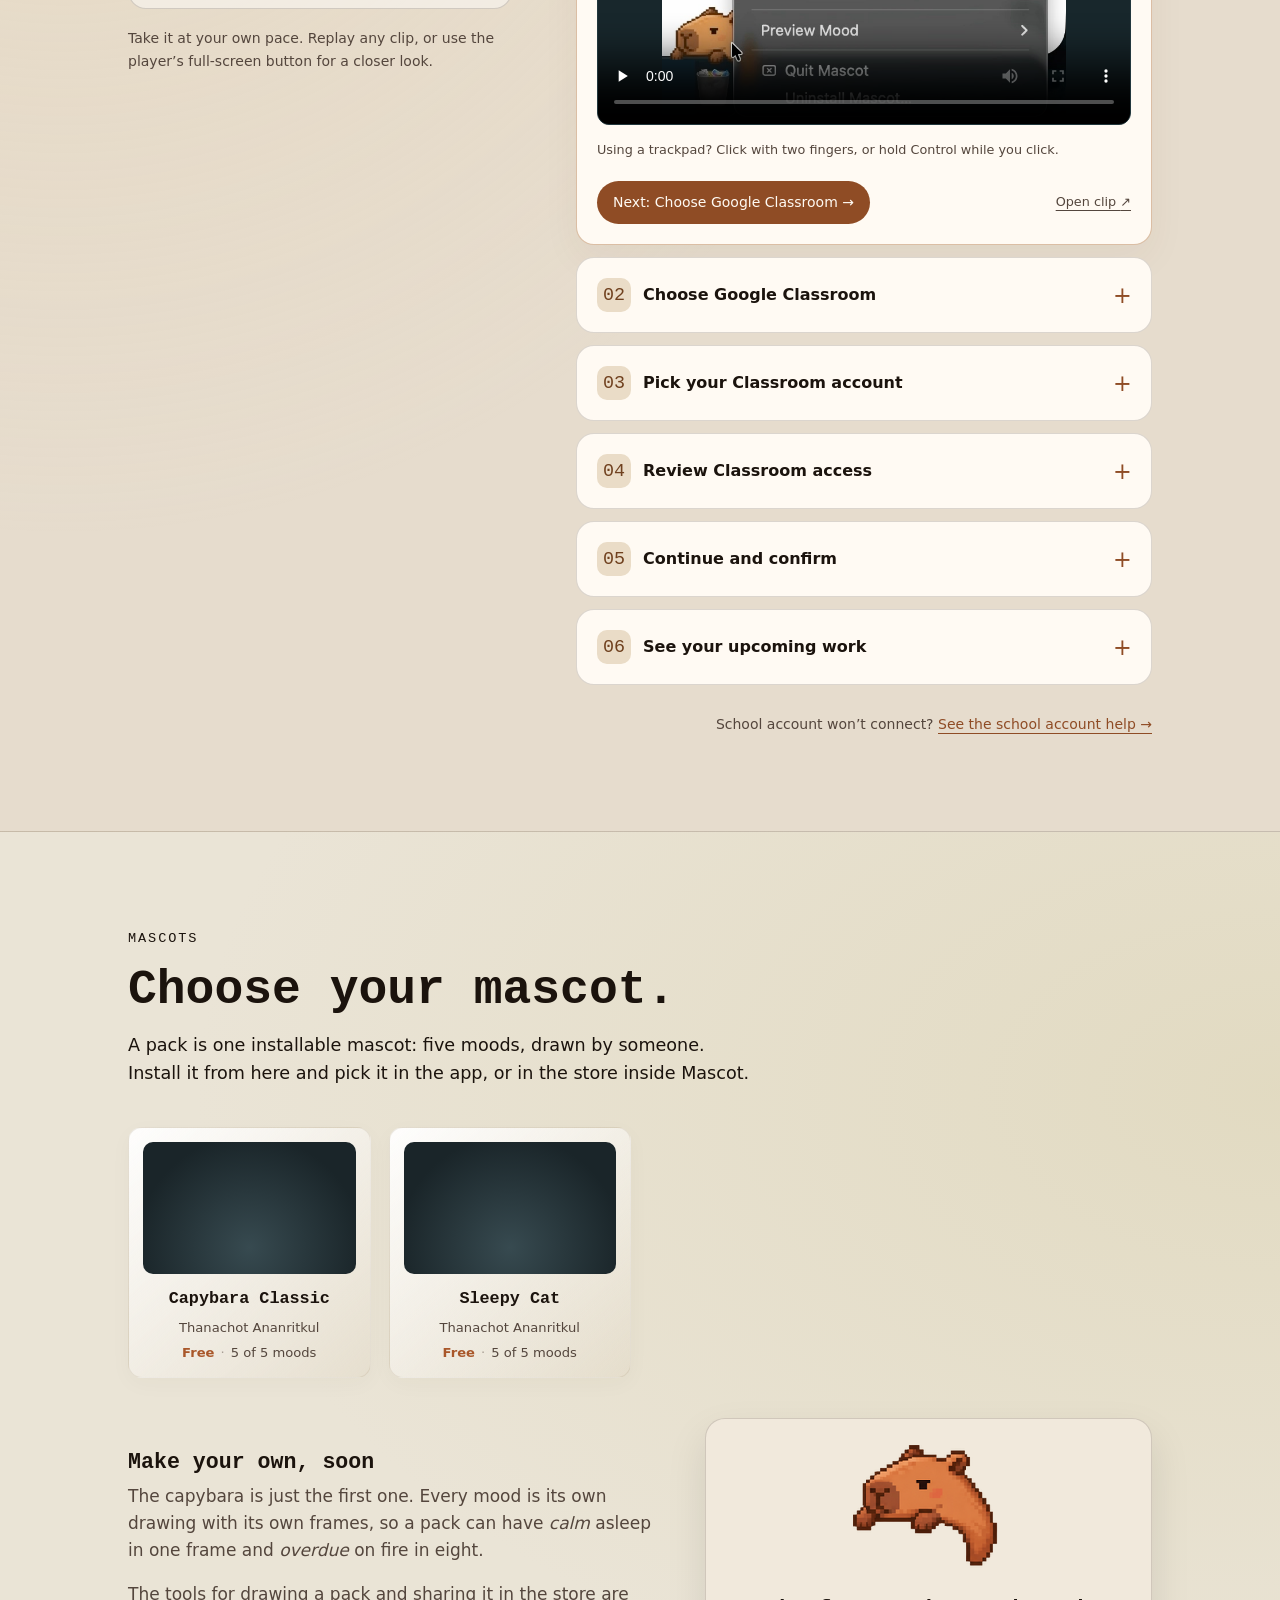
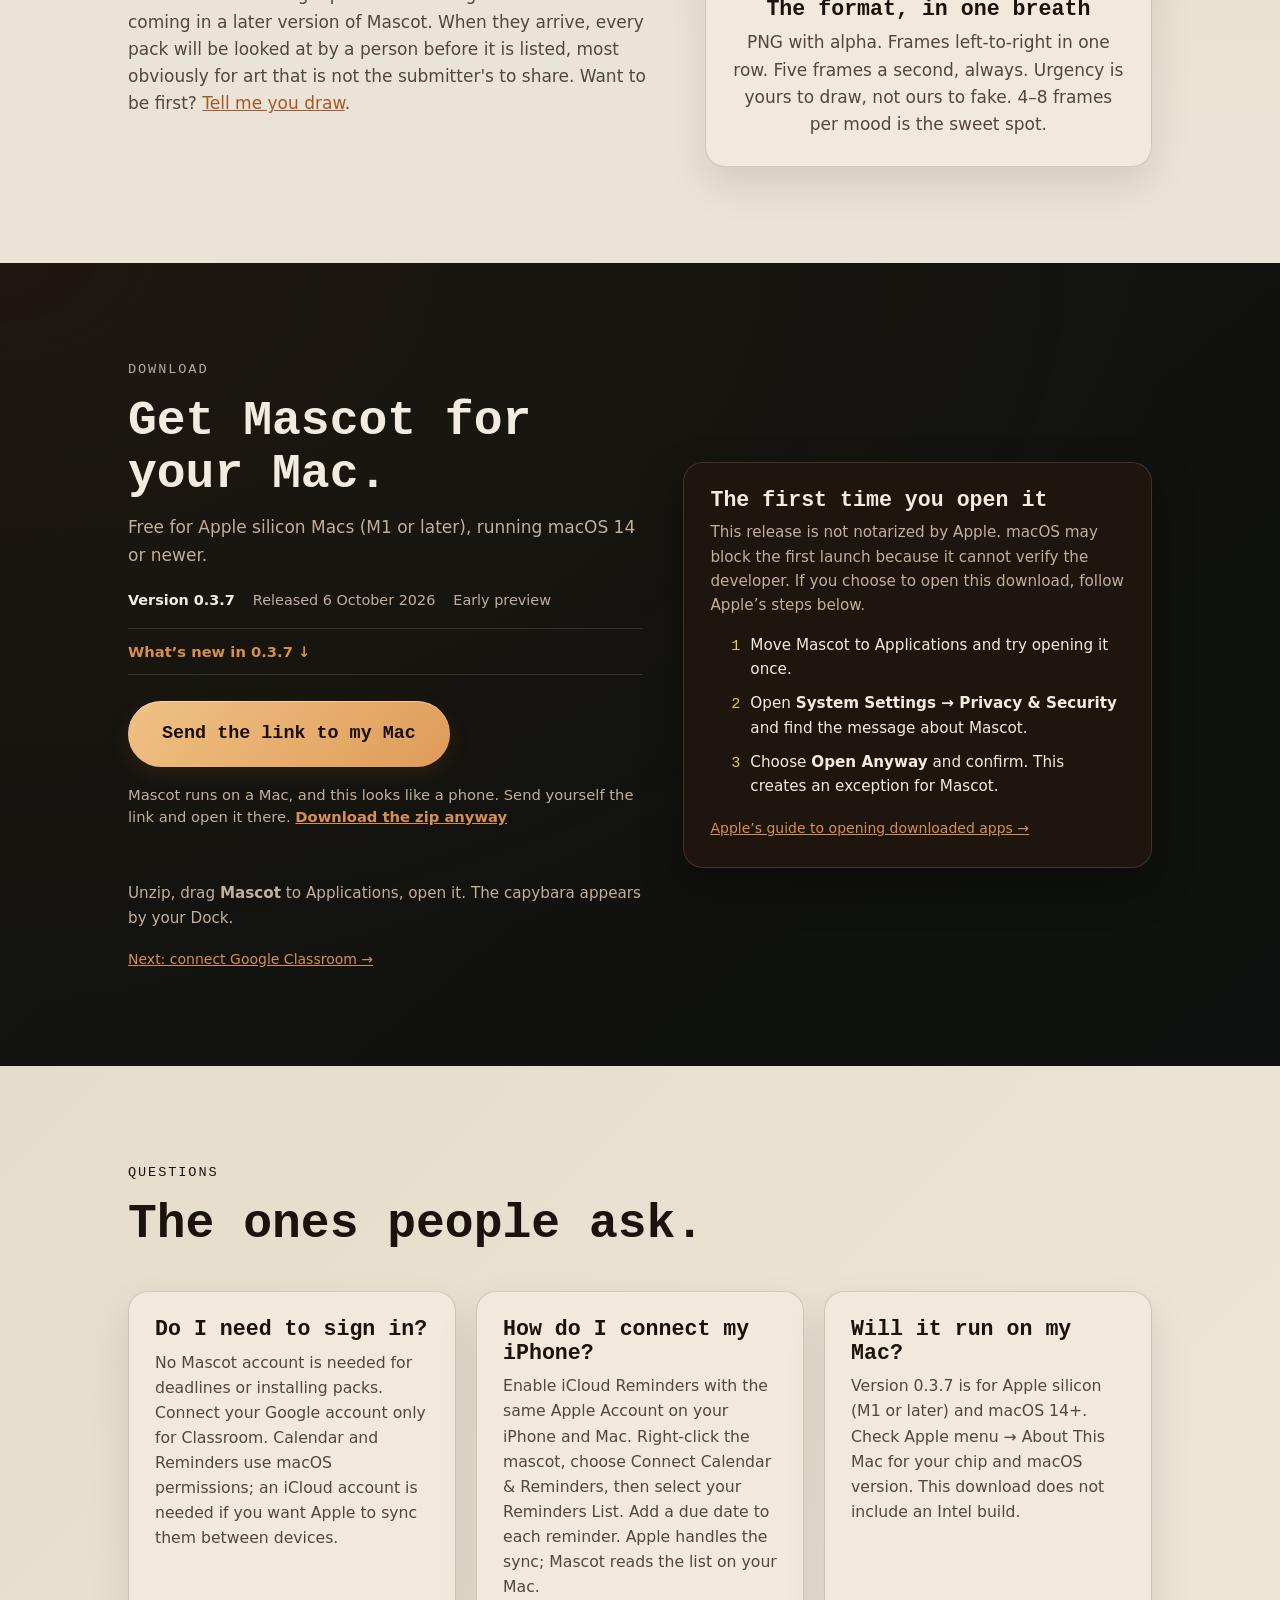
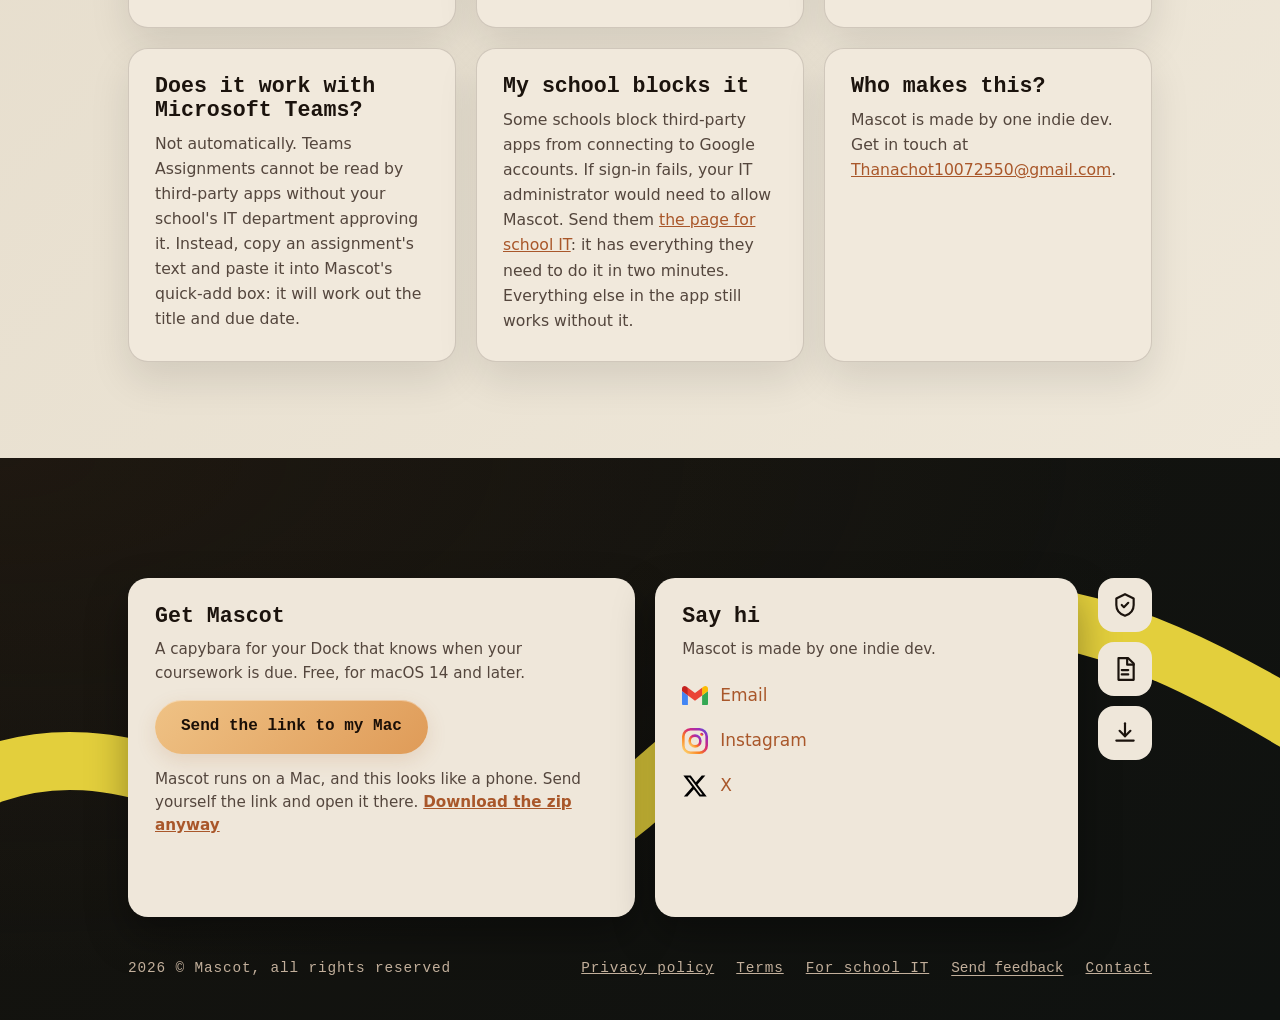
==== commit b5386b61: "Move the demo mascot another five pixels left Untested: User requested another 5px left; exact CSS o" ====
--- a/index.html
+++ b/index.html
@@ -20,7 +20,7 @@
 <meta name="twitter:card" content="summary_large_image">
 <link rel="icon" type="image/png" href="img/favicon.png">
 <link rel="apple-touch-icon" href="img/favicon.png">
-<link rel="stylesheet" href="style.css?v=20261006-pet-offset">
+<link rel="stylesheet" href="style.css?v=20261006-pet-left8">
 </head>
 <body class="home">
 <a class="skip-link" href="#preview">Skip to the interactive preview</a>
--- a/style.css
+++ b/style.css
@@ -626,7 +626,7 @@
 @keyframes panel-content-in { from { opacity:.4; transform:translateY(5px); } to { opacity:1; transform:none; } }
 /* The sprite's paw line stays on the Dock's top edge at every size. */
 .dock-assembly { position:absolute; width:min(570px,94%); left:50%; transform:translateX(-50%); bottom:var(--dock-bottom); height:var(--dock-height); }
-.desktop-pet { position:absolute; right:3px; bottom:calc(var(--dock-height) - var(--pet-width) * .30128205 - 3px); z-index:3; border:0; padding:0; background:none; cursor:pointer; border-radius:12px; }
+.desktop-pet { position:absolute; right:8px; bottom:calc(var(--dock-height) - var(--pet-width) * .30128205 - 3px); z-index:3; border:0; padding:0; background:none; cursor:pointer; border-radius:12px; }
 .desktop-pet .sprite { --fw:var(--pet-width); filter:drop-shadow(0 5px 3px #0002); }
 .desktop-pet:hover { filter:brightness(1.06); }
 .mac-dock { position:absolute; left:0; right:calc(var(--pet-width) * .38); bottom:0; height:100%; border:1px solid #fff8; border-radius:16px; background:linear-gradient(180deg,#e9eff09c,#dae7ef66); backdrop-filter:blur(24px) saturate(1.5); -webkit-backdrop-filter:blur(24px) saturate(1.5); box-shadow:0 6px 20px #091e352e,inset 0 0 0 1px #ffffff26; display:flex; align-items:center; justify-content:center; gap:14px; padding:8px 14px 12px; }
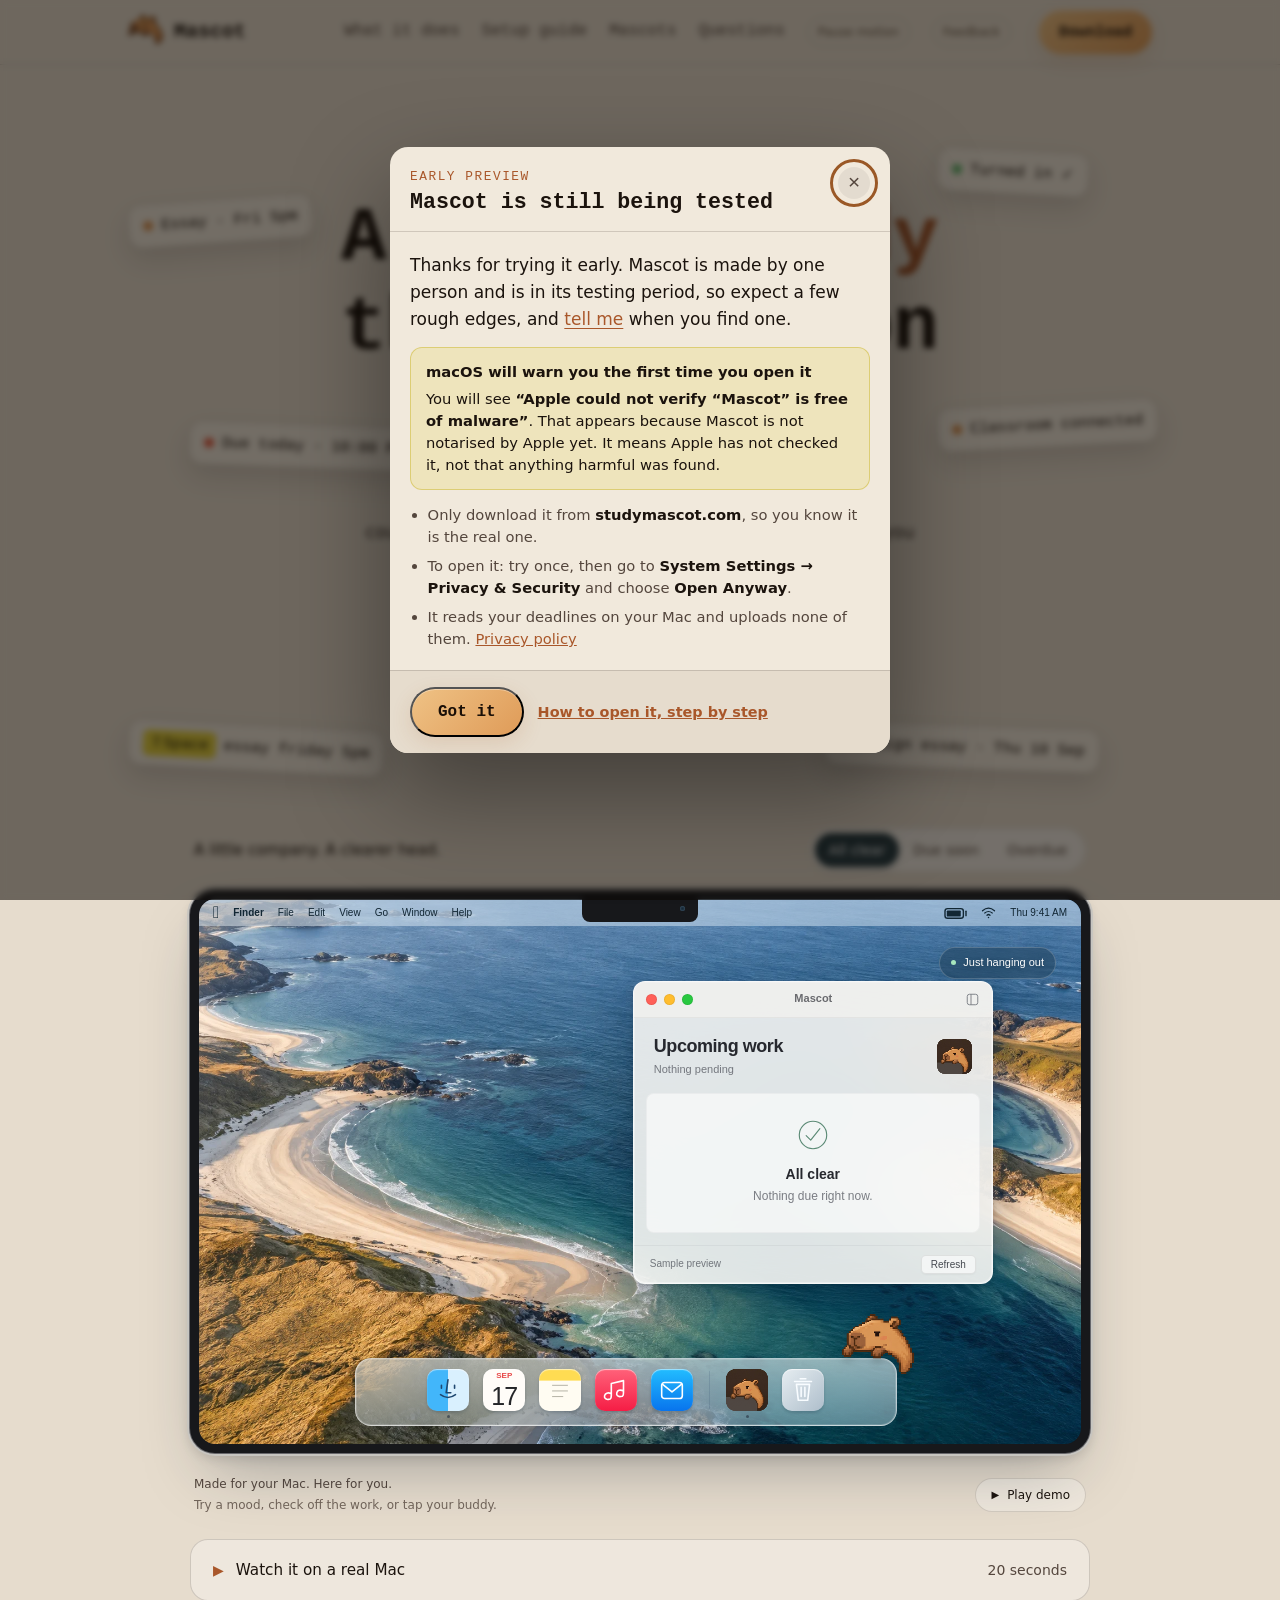
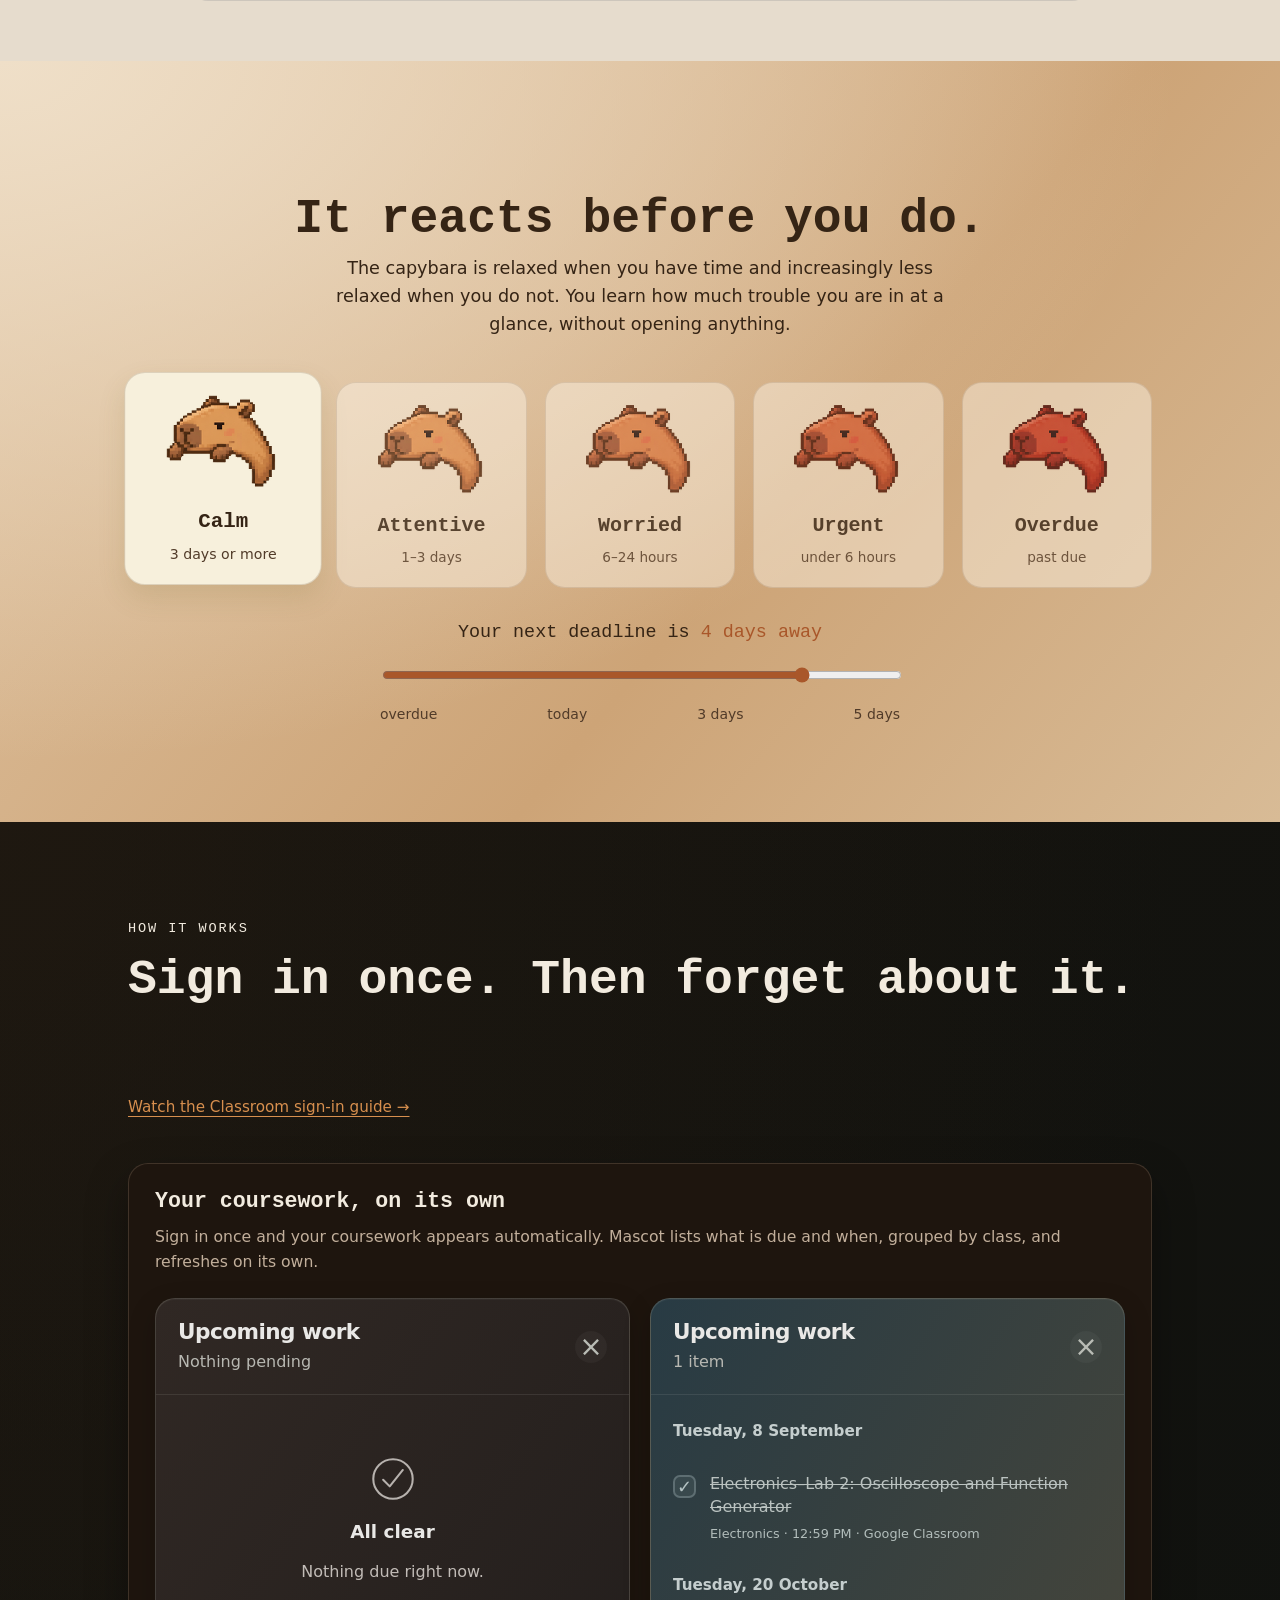
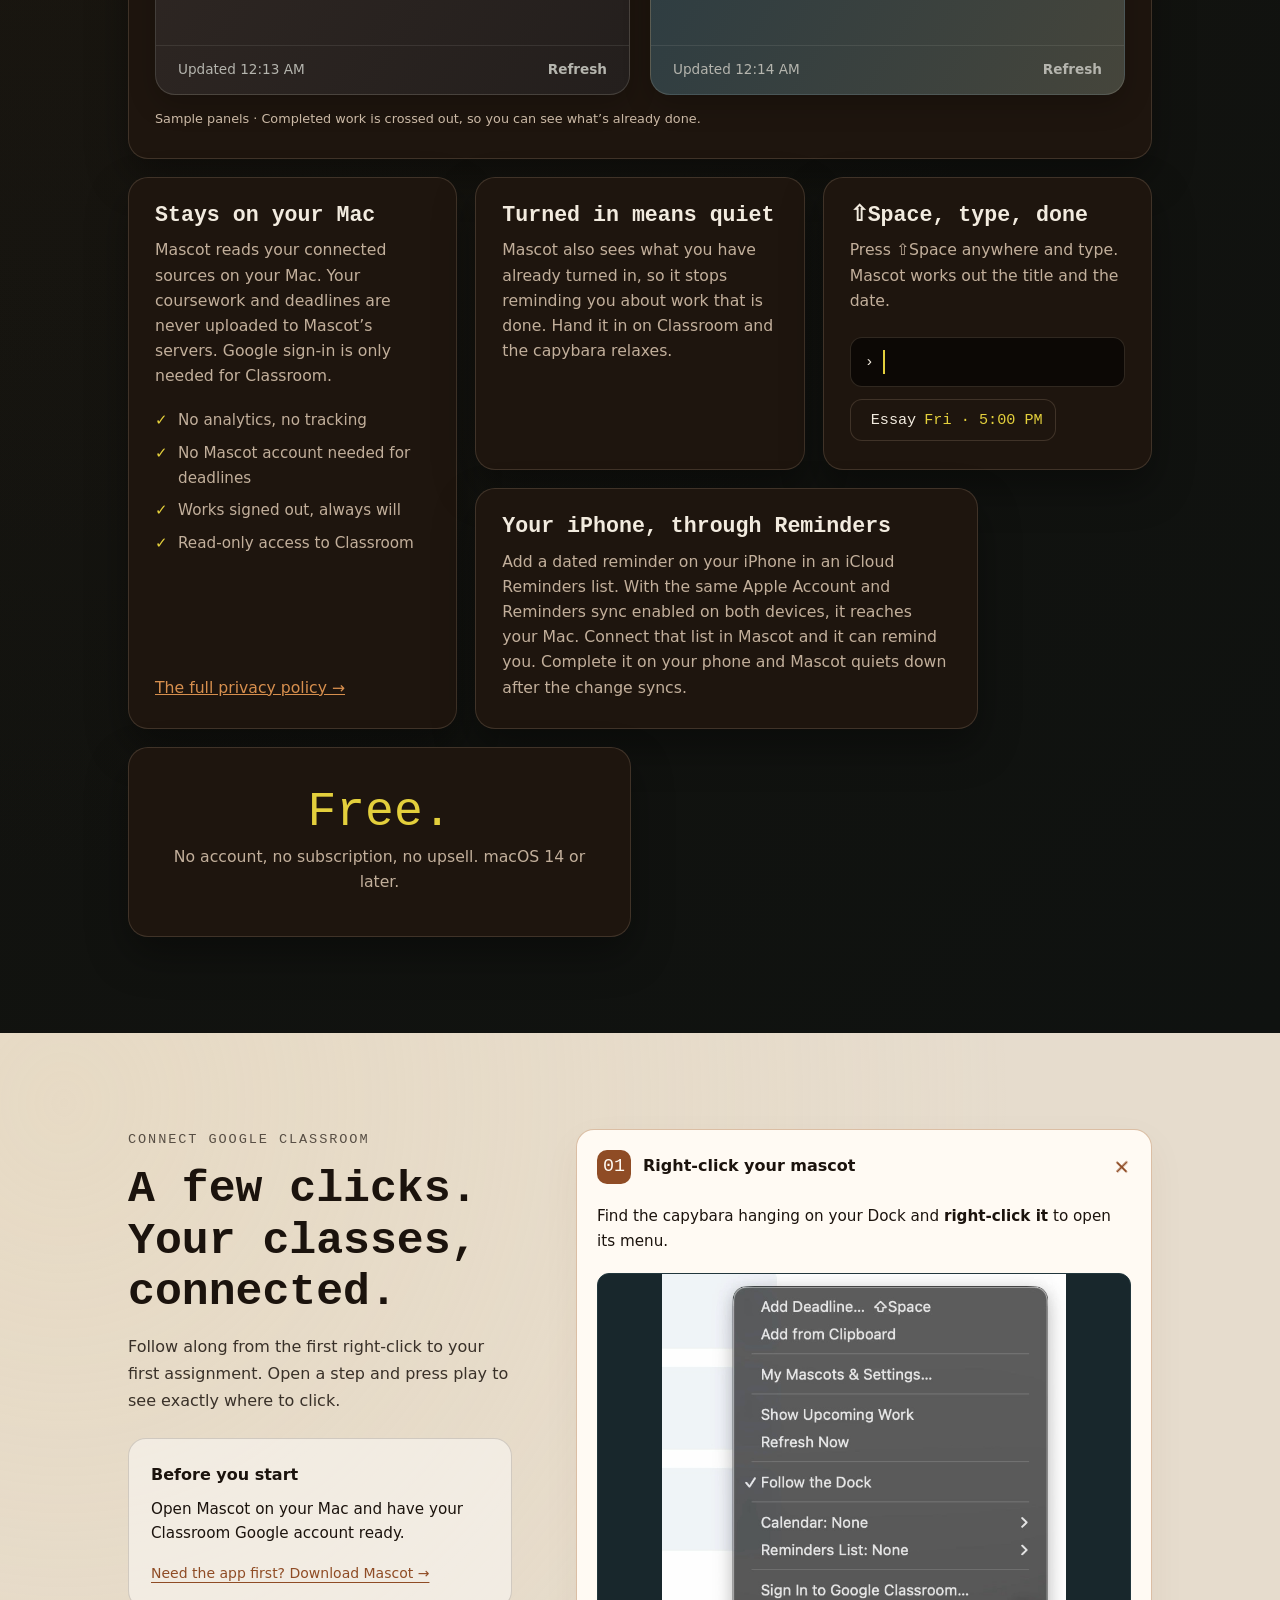
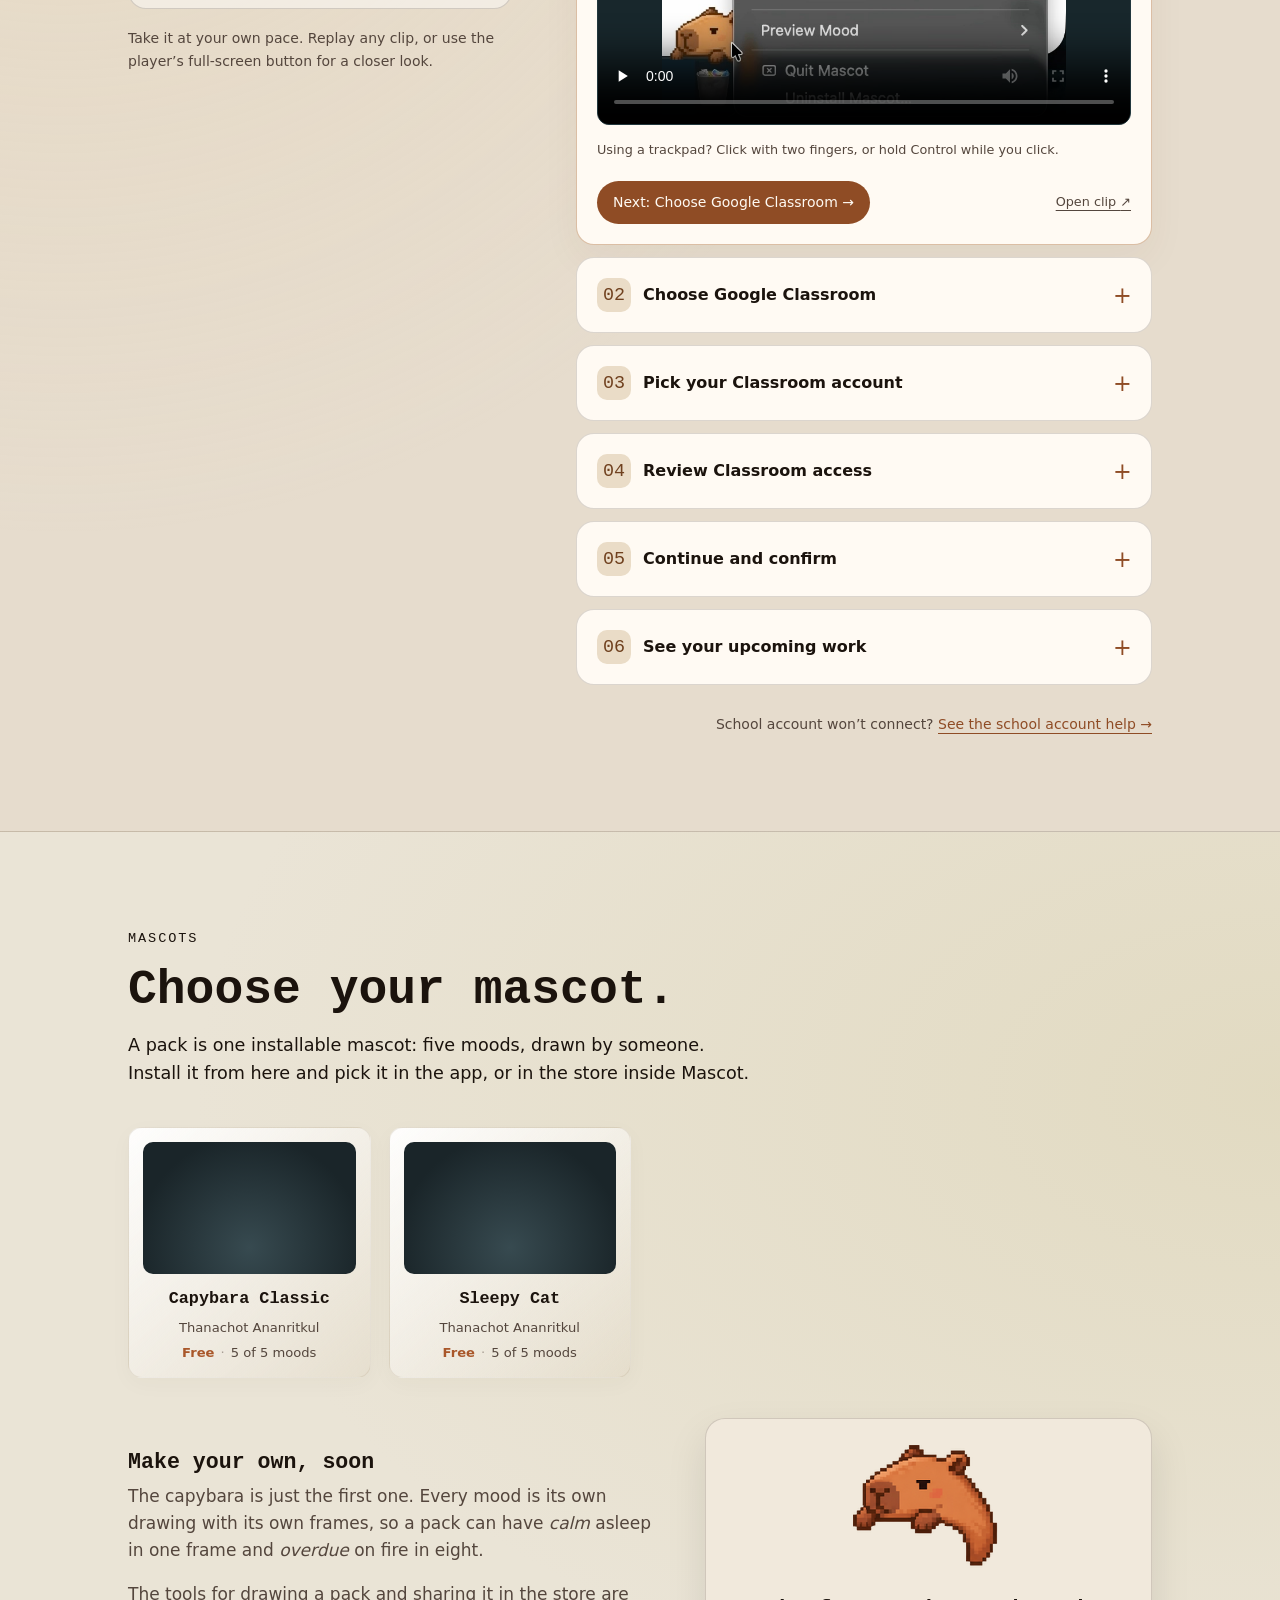
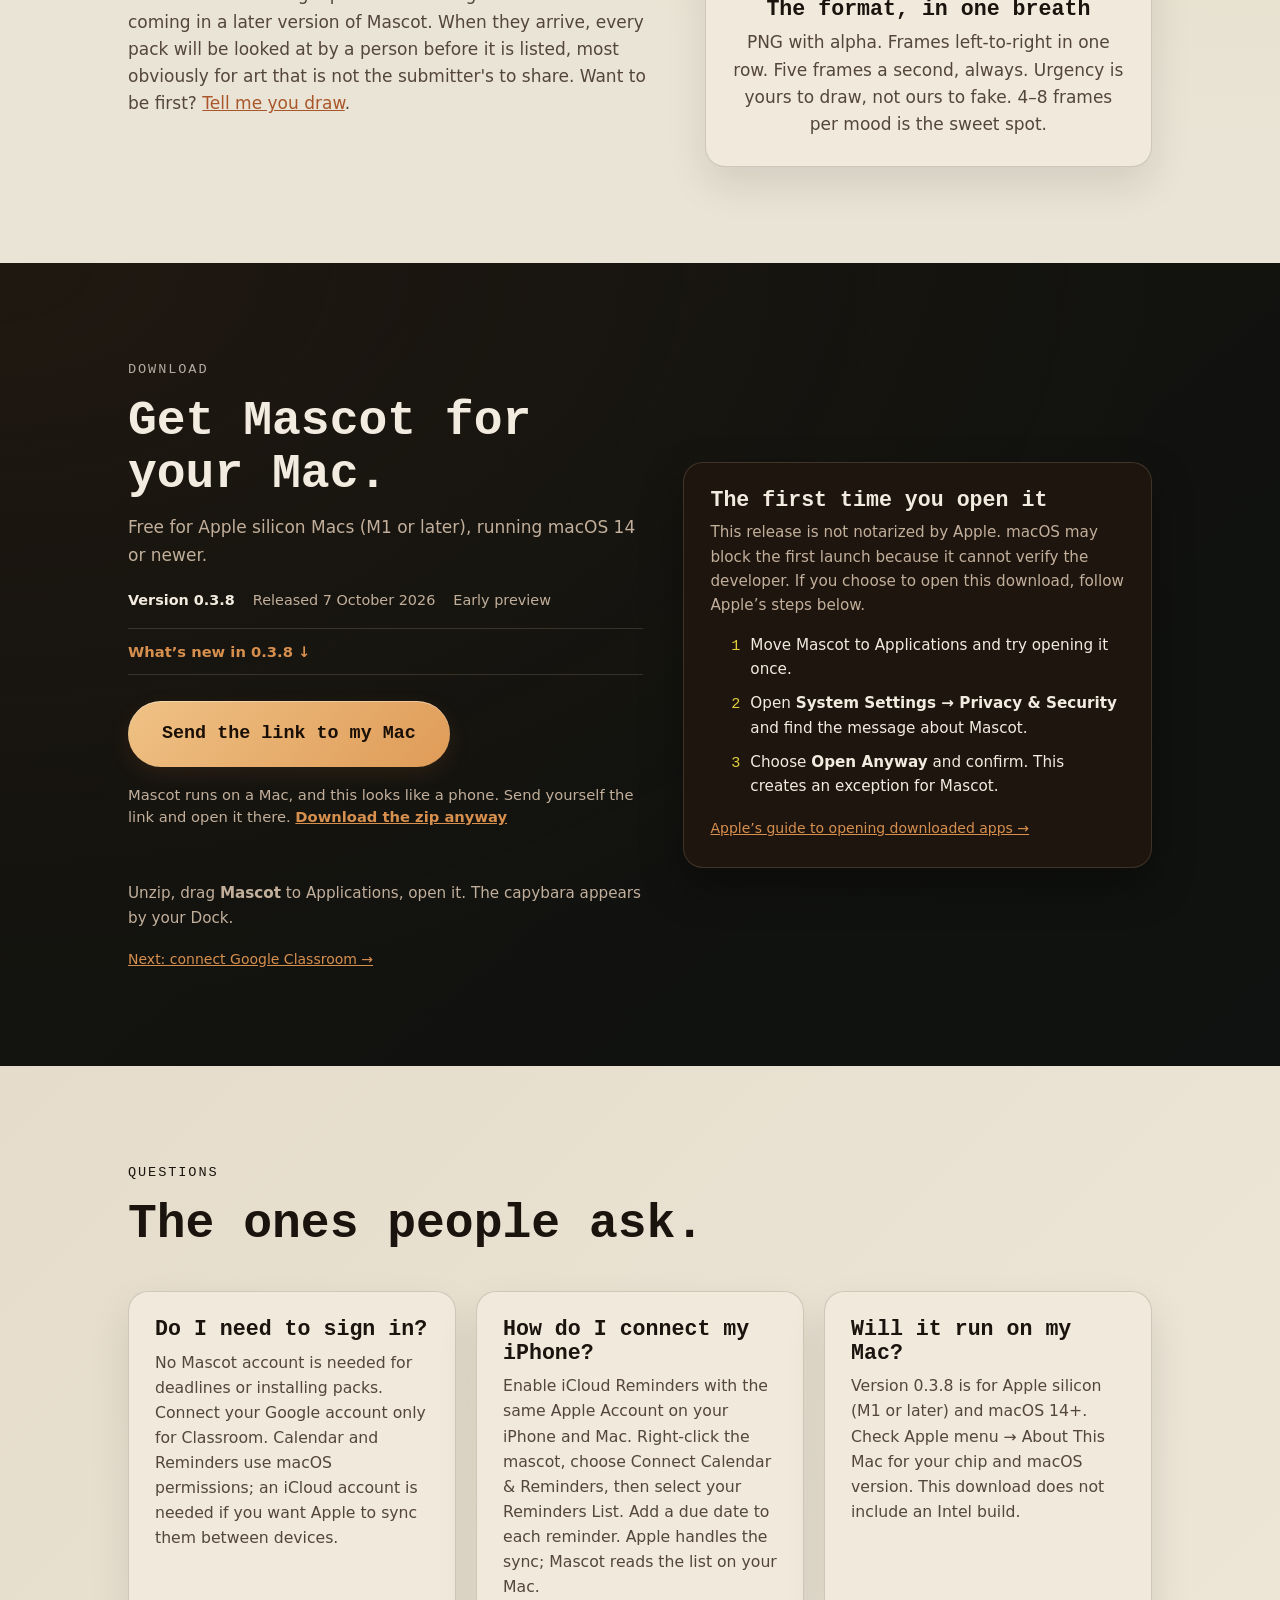
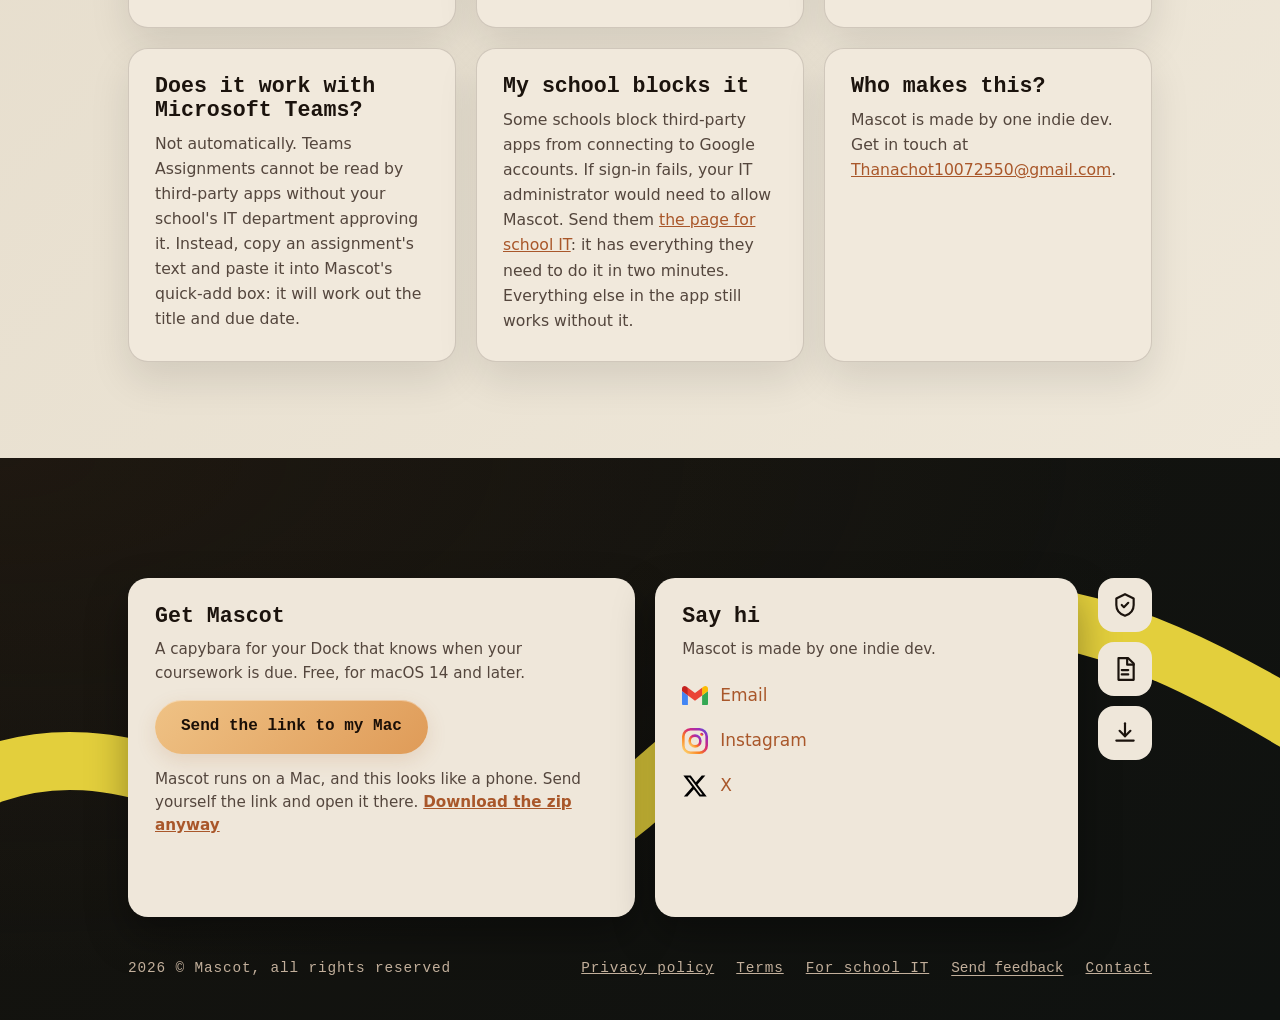
==== commit 4ed1c69b: "Mascot 0.3.8: only one Mascot runs at a time Tested-by: Tester (source commit b75e4b1)" ====
--- a/index.html
+++ b/index.html
@@ -472,20 +472,18 @@
             <h2>Get Mascot for your Mac.</h2>
             <p class="muted">Free for Apple silicon Macs (M1 or later), running macOS 14 or newer.</p>
             <ul class="release-details" aria-label="Current release">
-                <li><strong data-version>Version 0.3.7</strong></li>
-                <li>Released <time data-released datetime="2026-10-06">6 October 2026</time></li>
+                <li><strong data-version>Version 0.3.8</strong></li>
+                <li>Released <time data-released datetime="2026-10-07">7 October 2026</time></li>
                 <li>Early preview</li>
             </ul>
             <!-- Kept on this page. The GitHub release page it used to link to
                  shows two automatic "Source code" zips beside Mascot.zip, and
                  a student who downloads one of those gets website files. -->
             <details class="whats-new">
-                <summary>What’s new in <span data-version-number>0.3.7</span></summary>
+                <summary>What’s new in <span data-version-number>0.3.8</span></summary>
                 <ul data-highlights>
-                    <li>Capybara Classic is now the built-in mascot. Your other packs, deadlines and settings carry over.</li>
-                    <li>The Upcoming work panel, quick add, setup panels and speech bubble have a new glass look.</li>
-                    <li>macOS 26 uses Apple’s Liquid Glass. Earlier macOS versions use a translucent look.</li>
-                    <li>Reduce Transparency or Increase Contrast gives you solid windows for easier reading.</li>
+                    <li>If Mascot is already open, opening it again shows the one that is running instead of adding a second capybara.</li>
+                    <li>An older copy of Mascot that opens, such as one left in Downloads, closes so only one runs.</li>
                 </ul>
             </details>
             <p style="margin-top:26px"><a class="btn" data-mac-download href="https://github.com/BCM101-ai/mascot-site/releases/latest/download/Mascot.zip">Download Mascot</a></p>
